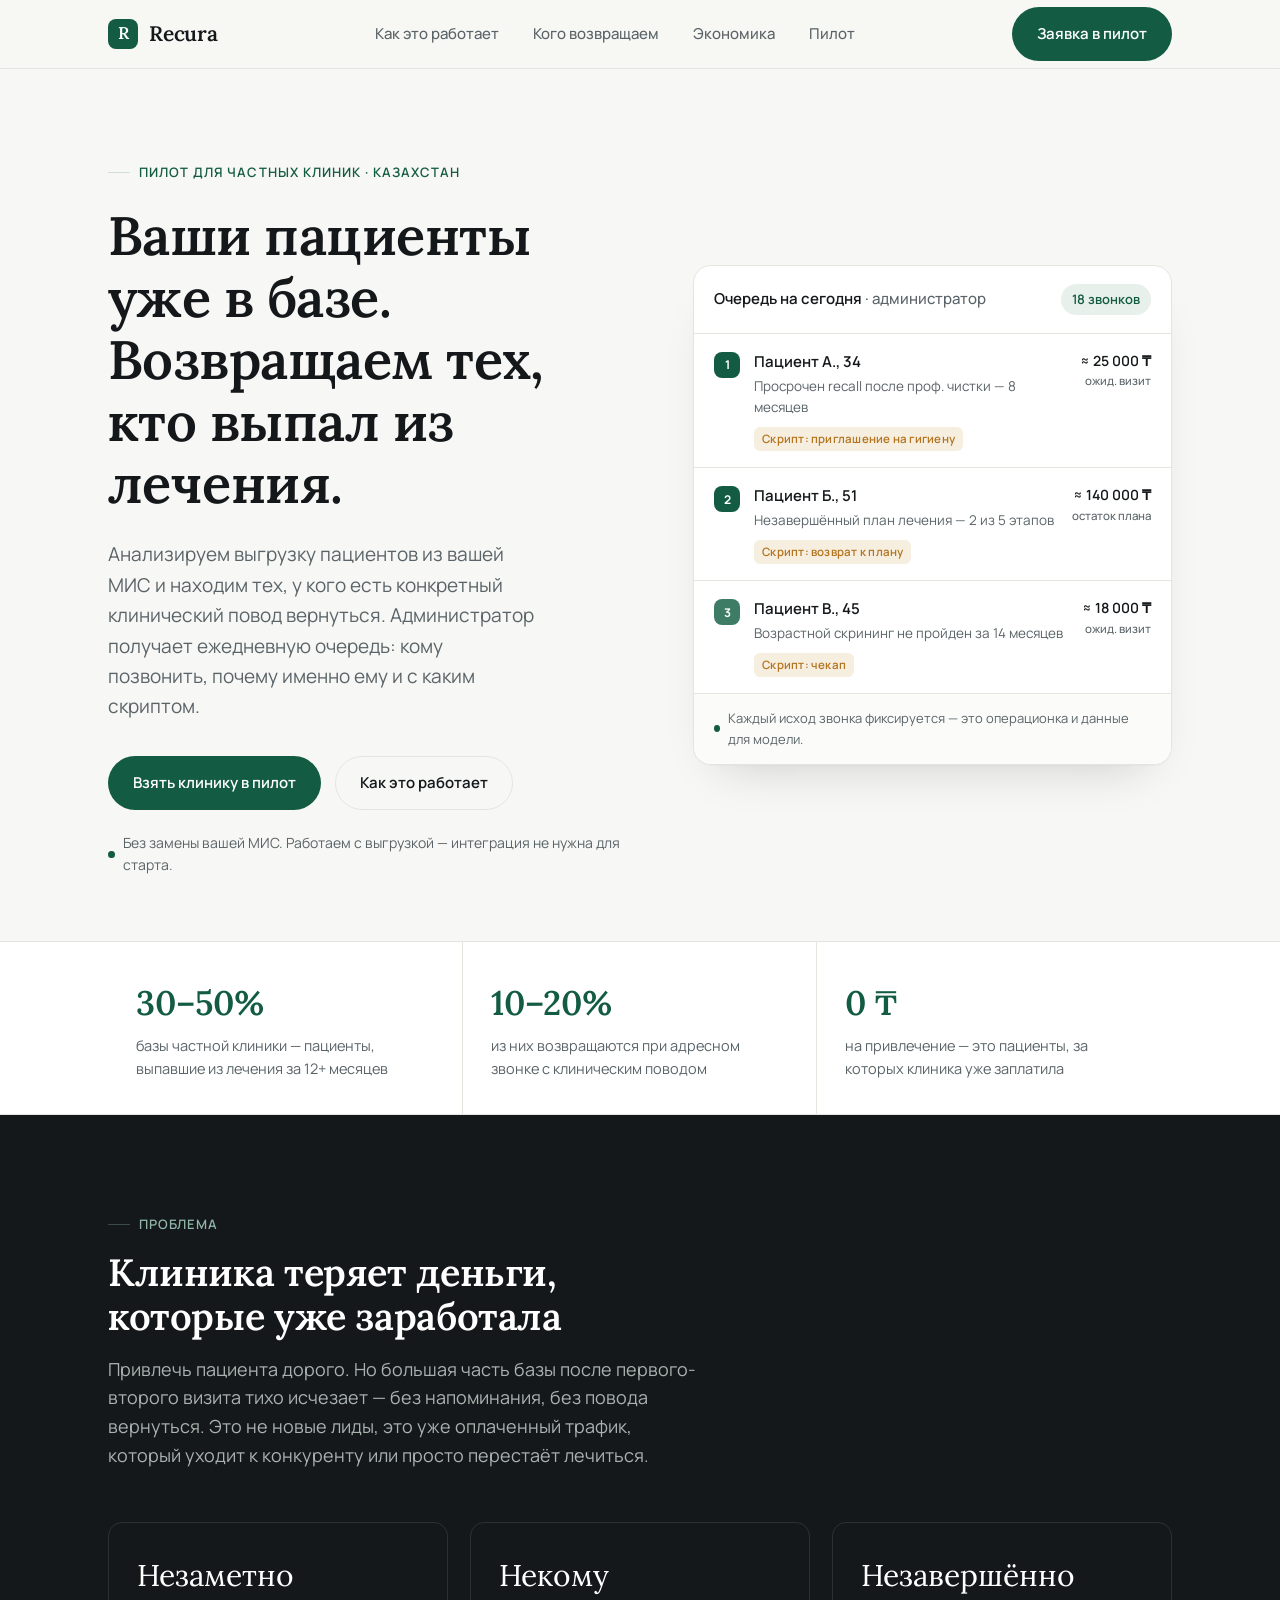
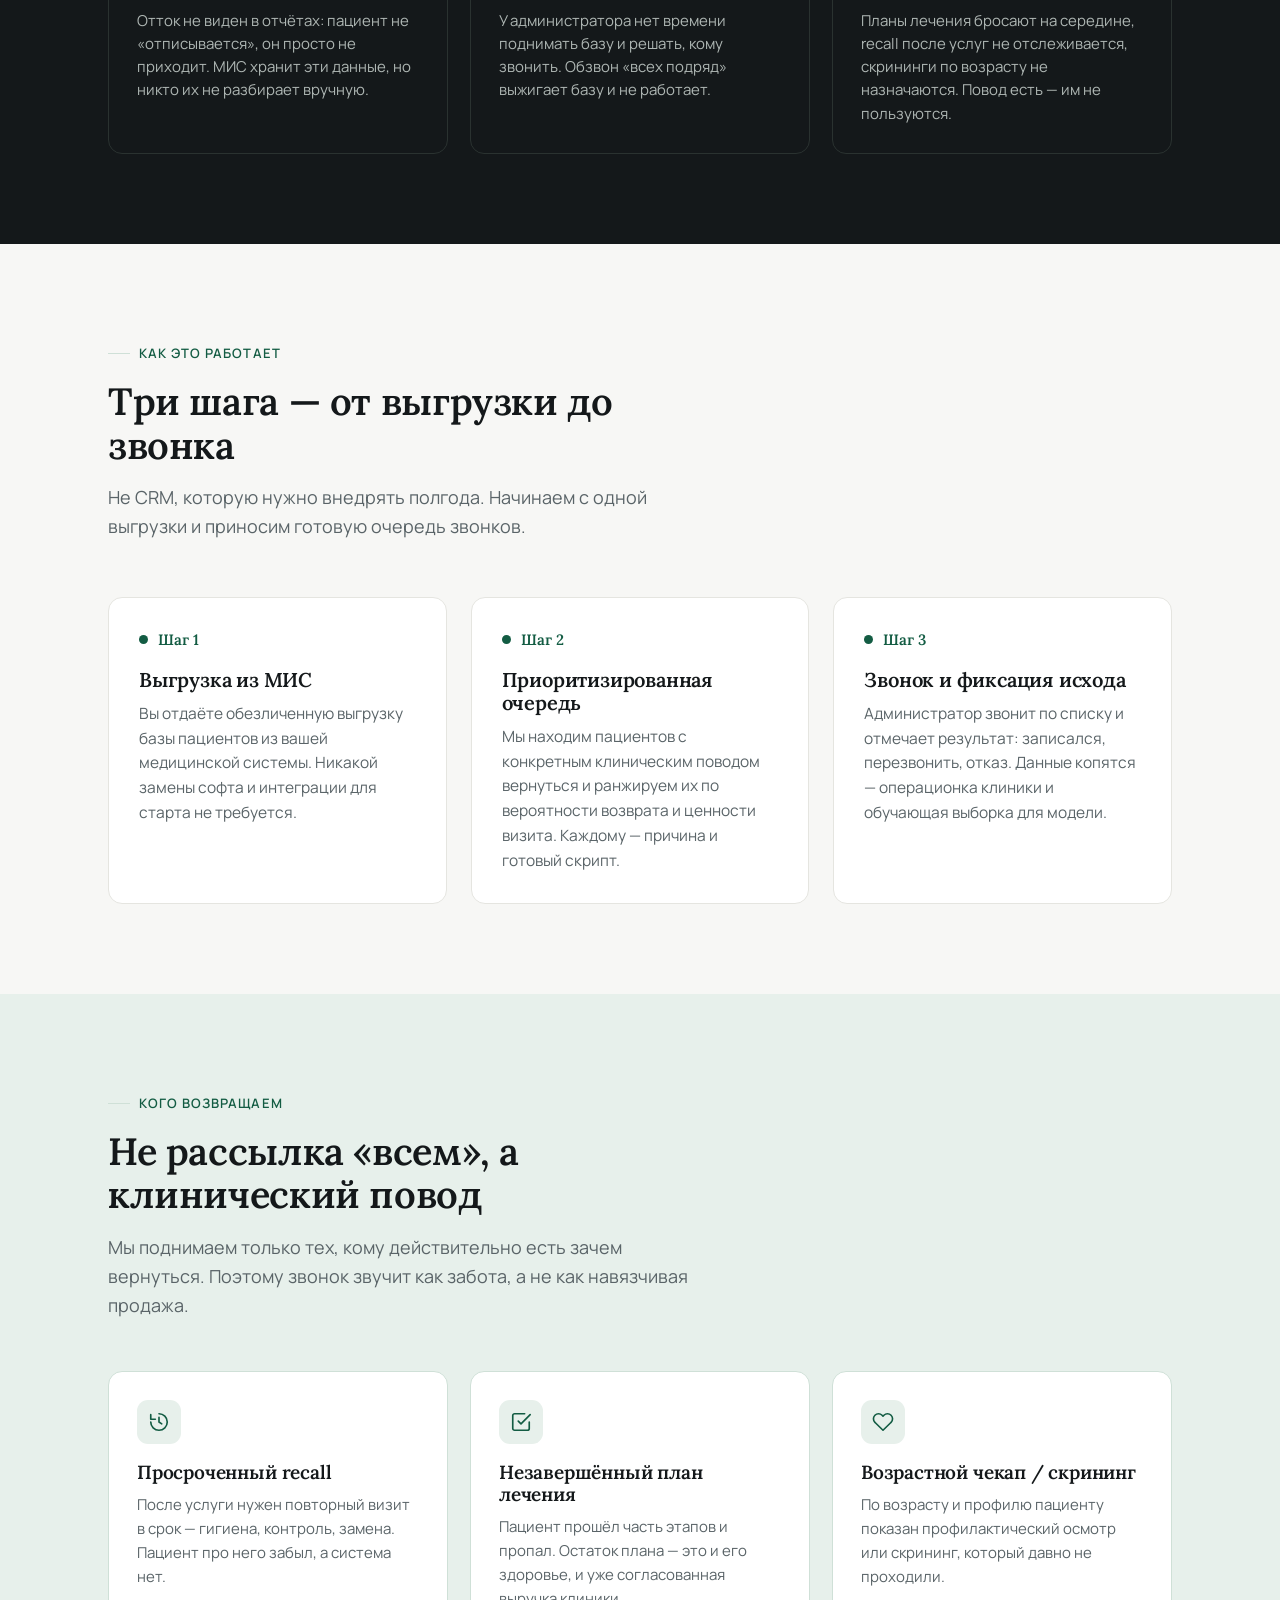
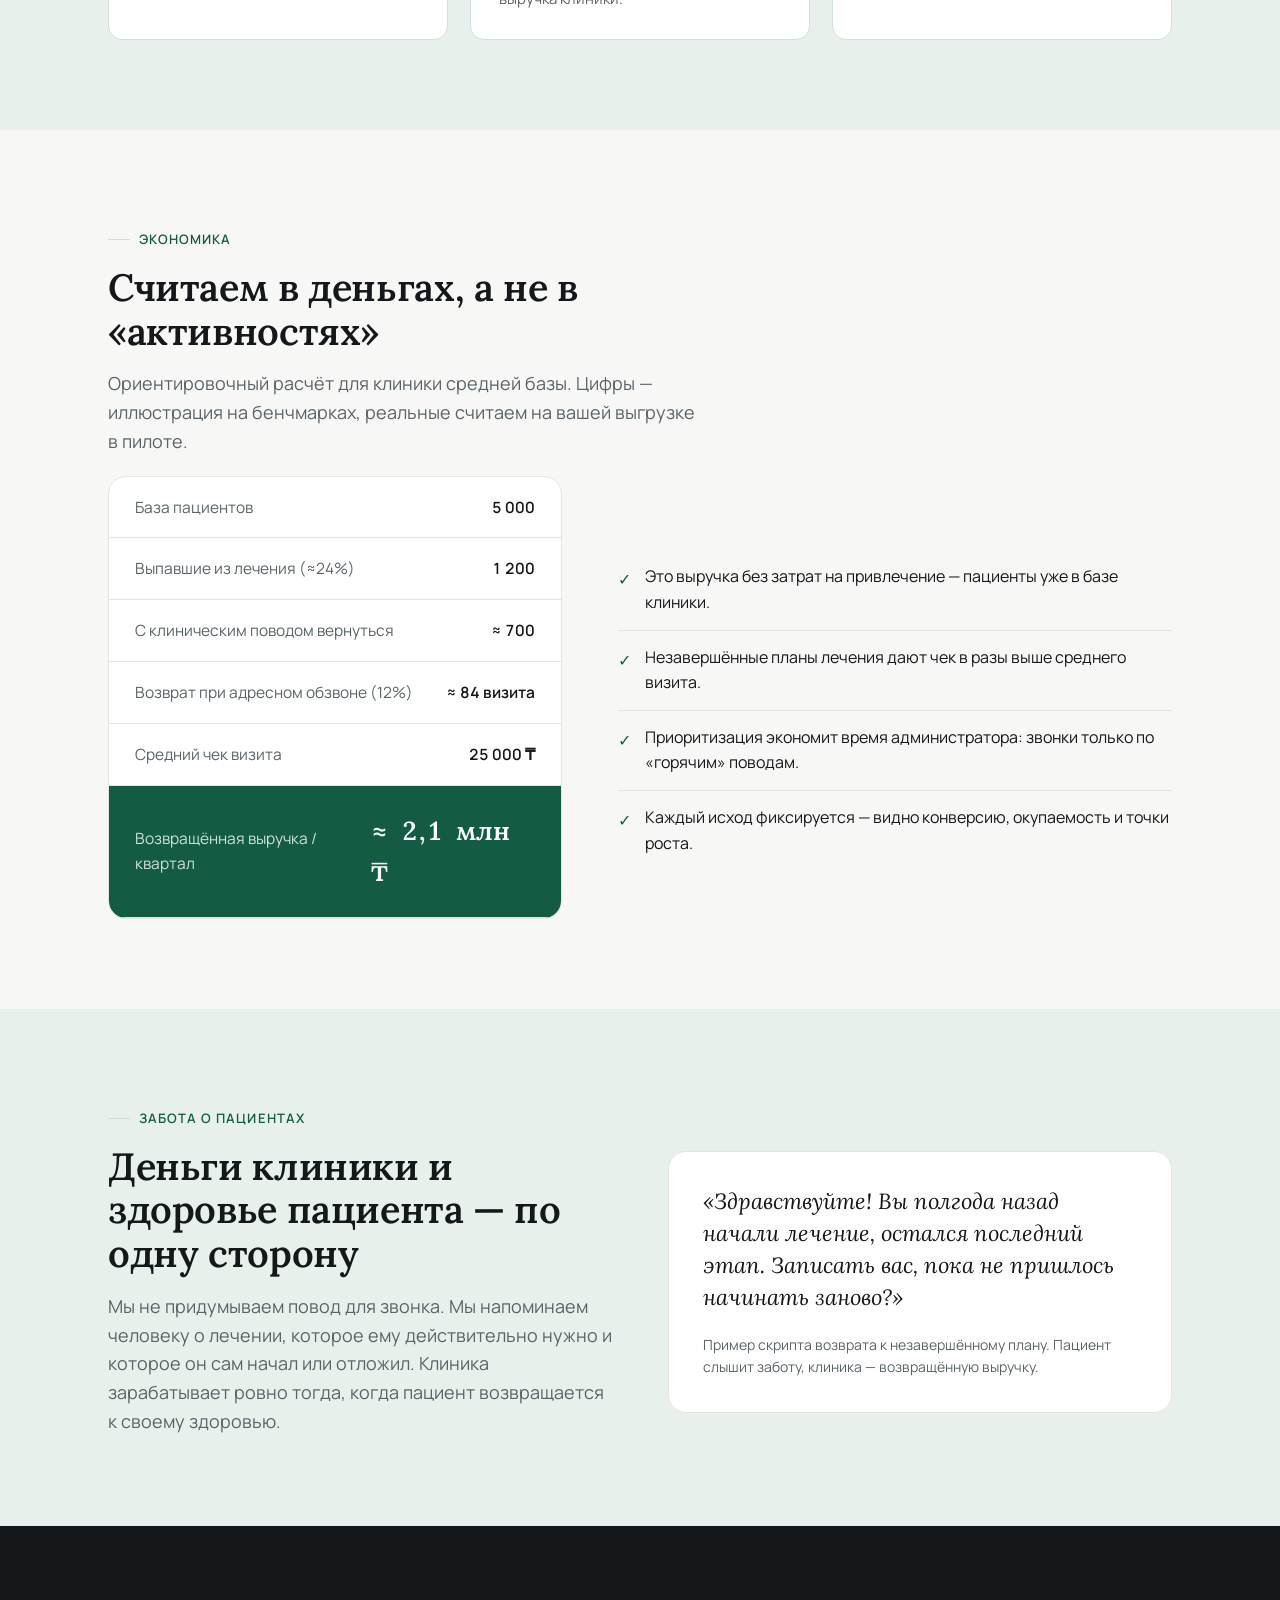
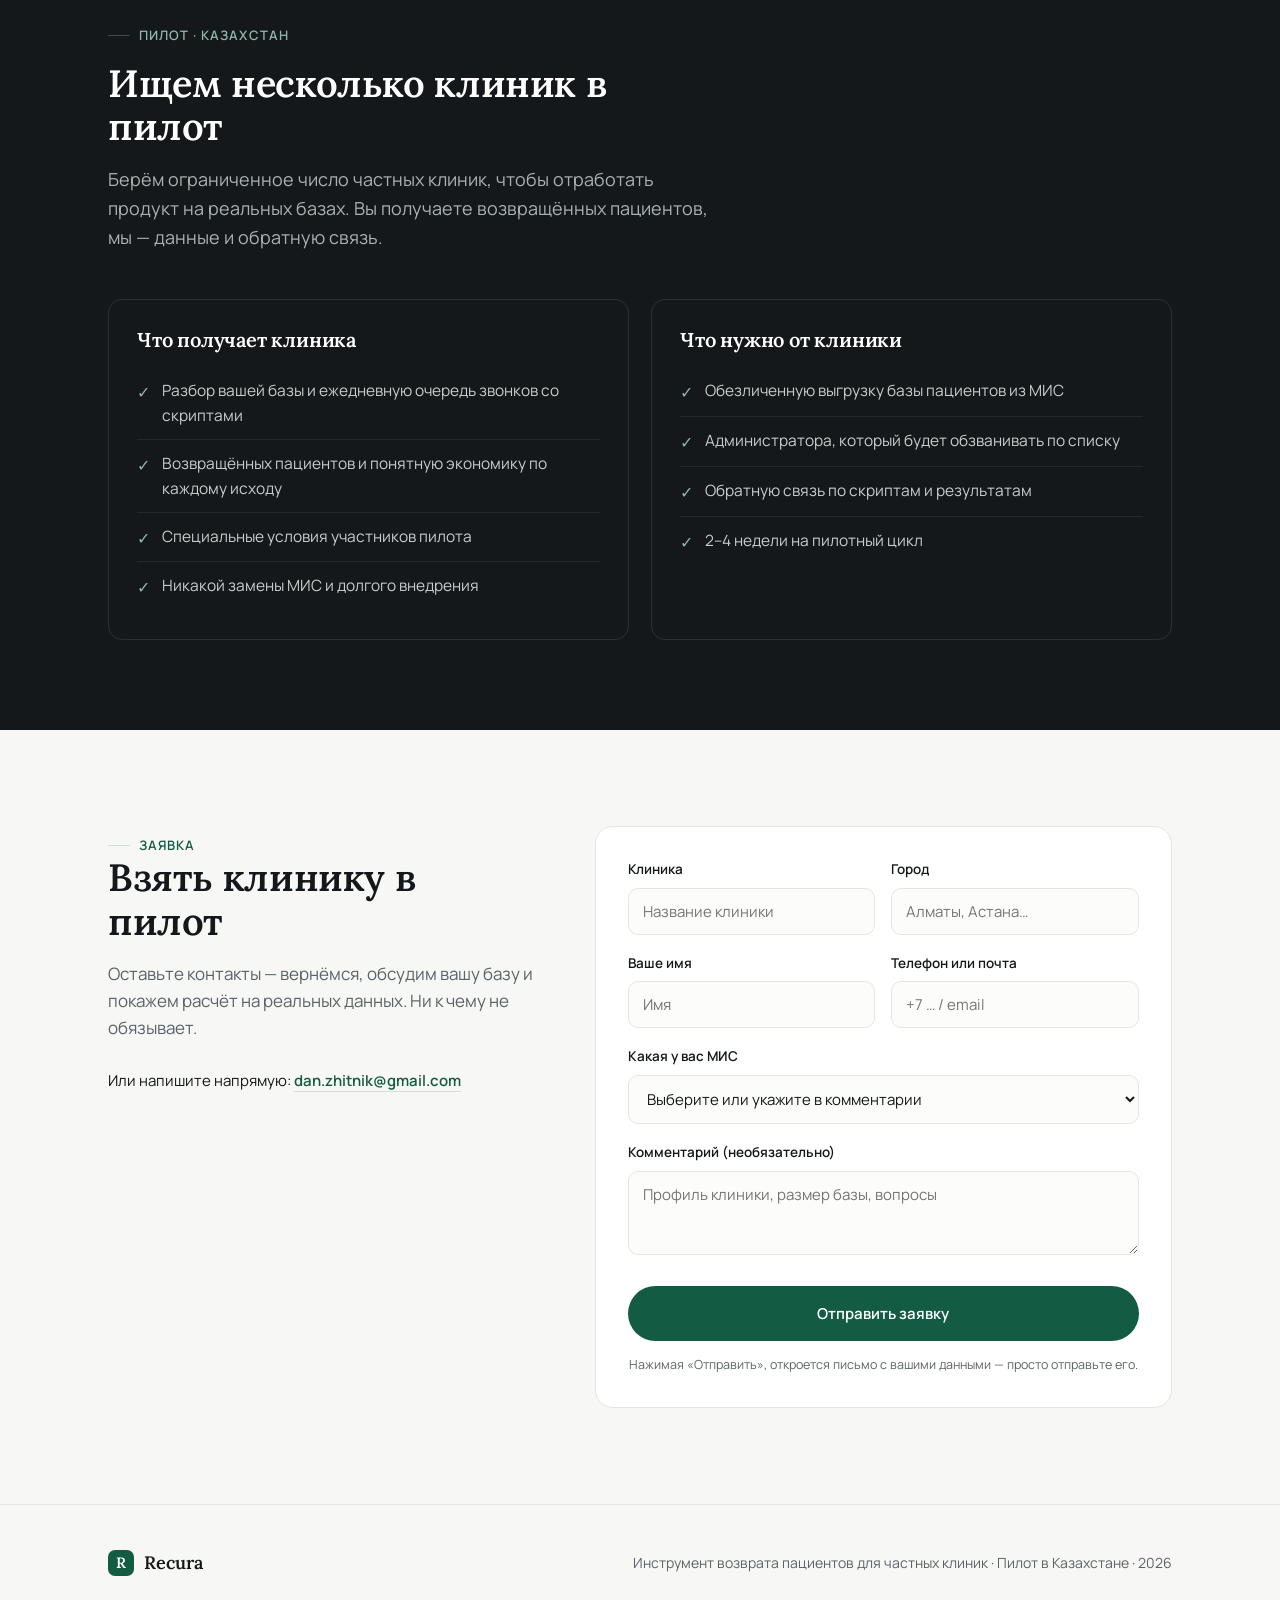
==== clinic-recall/index.html @ 502114ce "Add Recura landing: clinic patient-recall pilot (Kazakhstan) Static landing at /clinic-recall/ recru" ====
<!DOCTYPE html>
<html lang="ru">
<head>
<meta charset="utf-8">
<meta name="viewport" content="width=device-width, initial-scale=1">
<title>Recura — возвращаем пациентов, которые выпали из лечения</title>
<meta name="description" content="B2B-инструмент для частных клиник. Анализируем выгрузку из МИС, находим пациентов с клиническим поводом вернуться и даём администратору ежедневную очередь звонков со скриптом. Пилот для клиник Казахстана.">
<meta property="og:title" content="Recura — деньги, которые клиника уже заработала">
<meta property="og:description" content="Находим пациентов, выпавших из лечения, и возвращаем их в клинику. Пилот для частных клиник Казахстана.">
<meta property="og:type" content="website">
<link rel="icon" href="data:image/svg+xml,%3Csvg xmlns='http://www.w3.org/2000/svg' viewBox='0 0 32 32'%3E%3Crect width='32' height='32' rx='7' fill='%23135C43'/%3E%3Cpath d='M9 21V11h5.4c2.2 0 3.6 1.3 3.6 3.3 0 1.5-.8 2.6-2.1 3.1L21 21h-2.9l-2.4-3.2H12V21H9zm3-5.4h2.1c1 0 1.6-.5 1.6-1.3 0-.8-.6-1.3-1.6-1.3H12v2.6z' fill='%23F7F7F5'/%3E%3C/svg%3E">
<link rel="preconnect" href="https://fonts.googleapis.com">
<link rel="preconnect" href="https://fonts.gstatic.com" crossorigin>
<link href="https://fonts.googleapis.com/css2?family=Lora:ital,wght@0,500;0,600;1,500&family=Manrope:wght@400;500;600;700&display=swap" rel="stylesheet">
<style>
  :root{
    --bg:#F7F7F5;
    --surface:#FFFFFF;
    --ink:#14181A;
    --muted:#5A6468;
    --accent:#135C43;
    --accent-deep:#0E4634;
    --accent-soft:#E7F0EB;
    --accent-line:#CFE0D7;
    --border:#E5E5E0;
    --amber:#B4741F;
    --radius:14px;
    --maxw:1120px;
  }
  *{box-sizing:border-box}
  html{scroll-behavior:smooth}
  body{
    margin:0;background:var(--bg);color:var(--ink);
    font-family:"Manrope",-apple-system,BlinkMacSystemFont,sans-serif;
    font-size:17px;line-height:1.6;-webkit-font-smoothing:antialiased;
    text-rendering:optimizeLegibility;
  }
  h1,h2,h3{font-family:"Lora",Georgia,serif;font-weight:600;line-height:1.15;letter-spacing:-.01em;margin:0}
  p{margin:0}
  a{color:inherit;text-decoration:none}
  .wrap{max-width:var(--maxw);margin:0 auto;padding:0 28px}
  .eyebrow{
    font-size:13px;font-weight:600;letter-spacing:.08em;text-transform:uppercase;
    color:var(--accent);display:inline-flex;align-items:center;gap:9px;
  }
  .eyebrow::before{content:"";width:22px;height:1px;background:var(--accent-line)}
  .btn{
    display:inline-flex;align-items:center;justify-content:center;gap:9px;
    font-family:"Manrope";font-weight:600;font-size:15px;
    padding:14px 24px;border-radius:100px;cursor:pointer;border:1px solid transparent;
    transition:transform .15s ease,background .2s ease,box-shadow .2s ease;
  }
  .btn-primary{background:var(--accent);color:#fff}
  .btn-primary:hover{background:var(--accent-deep);transform:translateY(-1px)}
  .btn-ghost{background:transparent;color:var(--ink);border-color:var(--border)}
  .btn-ghost:hover{border-color:var(--ink)}

  /* NAV */
  header.nav{position:sticky;top:0;z-index:50;background:rgba(247,247,245,.82);backdrop-filter:saturate(140%) blur(10px);border-bottom:1px solid var(--border)}
  .nav-in{display:flex;align-items:center;justify-content:space-between;height:68px}
  .logo{display:flex;align-items:center;gap:11px;font-family:"Lora";font-weight:600;font-size:21px;letter-spacing:-.01em}
  .logo .mark{width:30px;height:30px;border-radius:8px;background:var(--accent);color:#fff;display:grid;place-items:center;font-family:"Lora";font-weight:600;font-size:17px}
  .nav-links{display:flex;gap:34px;align-items:center}
  .nav-links a{font-size:15px;color:var(--muted);font-weight:500;transition:color .2s}
  .nav-links a:hover{color:var(--ink)}
  .nav-cta{display:flex;align-items:center;gap:18px}

  /* HERO */
  .hero{padding:84px 0 64px}
  .hero-grid{display:grid;grid-template-columns:1.05fr .95fr;gap:56px;align-items:center}
  .hero h1{font-size:clamp(34px,4.4vw,54px);margin:22px 0 24px}
  .hero .lead{font-size:19px;color:var(--muted);max-width:36ch}
  .hero .cta-row{display:flex;gap:14px;margin-top:34px;flex-wrap:wrap}
  .hero .reassure{margin-top:22px;font-size:14px;color:var(--muted);display:flex;align-items:center;gap:8px}
  .dot{width:7px;height:7px;border-radius:50%;background:var(--accent);display:inline-block}

  /* QUEUE MOCK */
  .queue{
    background:var(--surface);border:1px solid var(--border);border-radius:18px;
    box-shadow:0 1px 0 rgba(20,24,26,.02),0 24px 48px -28px rgba(20,24,26,.22);
    overflow:hidden;
  }
  .queue-head{display:flex;align-items:center;justify-content:space-between;padding:18px 20px;border-bottom:1px solid var(--border)}
  .queue-head .title{font-weight:600;font-size:15px}
  .queue-head .title span{color:var(--muted);font-weight:500}
  .queue-head .count{font-size:13px;color:var(--accent);background:var(--accent-soft);padding:5px 11px;border-radius:100px;font-weight:600}
  .qrow{display:flex;gap:14px;padding:16px 20px;border-bottom:1px solid var(--border);align-items:flex-start}
  .qrow:last-child{border-bottom:0}
  .qprio{flex:none;width:26px;height:26px;border-radius:8px;display:grid;place-items:center;font-size:12px;font-weight:700;color:#fff;margin-top:2px}
  .p1{background:var(--accent)}.p2{background:#3E7C66}.p3{background:#9DB4AB}
  .qbody{flex:1;min-width:0}
  .qname{font-weight:600;font-size:15px}
  .qreason{font-size:13.5px;color:var(--muted);margin-top:2px}
  .qtag{display:inline-block;font-size:11.5px;font-weight:600;letter-spacing:.02em;color:var(--amber);background:#F6EEDF;padding:3px 8px;border-radius:6px;margin-top:8px}
  .qval{flex:none;text-align:right;font-weight:600;font-size:14px;color:var(--ink)}
  .qval span{display:block;font-size:11.5px;color:var(--muted);font-weight:500}
  .queue-foot{padding:14px 20px;background:#FBFBFA;font-size:13px;color:var(--muted);display:flex;align-items:center;gap:8px}

  /* MARQUEE STATS */
  .band{border-top:1px solid var(--border);border-bottom:1px solid var(--border);background:var(--surface)}
  .band-in{display:grid;grid-template-columns:repeat(3,1fr);gap:0}
  .stat{padding:34px 28px;border-right:1px solid var(--border)}
  .stat:last-child{border-right:0}
  .stat .num{font-family:"Lora";font-size:34px;font-weight:600;color:var(--accent)}
  .stat .lbl{font-size:14.5px;color:var(--muted);margin-top:4px;max-width:30ch}

  /* SECTIONS */
  section{padding:90px 0}
  .sec-head{max-width:60ch}
  .sec-head h2{font-size:clamp(28px,3.2vw,38px);margin:16px 0 0}
  .sec-head .lead{color:var(--muted);font-size:18px;margin-top:16px}

  /* PROBLEM */
  .problem{background:var(--ink);color:#EDEEEC}
  .problem .eyebrow{color:#8FB6A6}
  .problem .eyebrow::before{background:#3A4A44}
  .problem h2{color:#fff}
  .problem .lead{color:#A9B2AF}
  .prob-grid{display:grid;grid-template-columns:repeat(3,1fr);gap:22px;margin-top:52px}
  .prob-card{border:1px solid #2A3230;border-radius:var(--radius);padding:28px}
  .prob-card .k{font-family:"Lora";font-size:30px;color:#fff}
  .prob-card .t{font-size:15px;color:#AEB6B3;margin-top:10px;line-height:1.55}

  /* STEPS */
  .steps{display:grid;grid-template-columns:repeat(3,1fr);gap:24px;margin-top:56px}
  .step{background:var(--surface);border:1px solid var(--border);border-radius:var(--radius);padding:30px}
  .step .n{font-family:"Lora";font-size:15px;color:var(--accent);font-weight:600;display:flex;align-items:center;gap:10px}
  .step .n::before{content:"";width:9px;height:9px;border-radius:50%;background:var(--accent)}
  .step h3{font-size:20px;margin:16px 0 10px}
  .step p{color:var(--muted);font-size:15.5px}

  /* TRIGGERS */
  .triggers{background:var(--accent-soft)}
  .trig-grid{display:grid;grid-template-columns:repeat(3,1fr);gap:22px;margin-top:52px}
  .trig{background:var(--surface);border:1px solid var(--accent-line);border-radius:var(--radius);padding:28px}
  .trig .ic{width:44px;height:44px;border-radius:11px;background:var(--accent-soft);display:grid;place-items:center;color:var(--accent);margin-bottom:18px}
  .trig h3{font-size:19px;margin-bottom:9px}
  .trig p{color:var(--muted);font-size:15px}

  /* ECONOMICS */
  .econ-grid{display:grid;grid-template-columns:.9fr 1.1fr;gap:56px;align-items:center;margin-top:20px}
  .calc{background:var(--surface);border:1px solid var(--border);border-radius:18px;overflow:hidden}
  .calc-row{display:flex;justify-content:space-between;align-items:center;padding:18px 26px;border-bottom:1px solid var(--border);font-size:15.5px}
  .calc-row span{color:var(--muted)}
  .calc-row b{font-weight:600;font-variant-numeric:tabular-nums}
  .calc-row.total{background:var(--accent);color:#fff;padding:24px 26px}
  .calc-row.total span{color:#CFE0D7}
  .calc-row.total b{font-family:"Lora";font-size:26px}
  .econ-points{list-style:none;padding:0;margin:26px 0 0}
  .econ-points li{display:flex;gap:14px;padding:14px 0;border-bottom:1px solid var(--border);font-size:16px}
  .econ-points li:last-child{border-bottom:0}
  .econ-points .chk{flex:none;color:var(--accent);margin-top:3px}

  /* CARE */
  .care-grid{display:grid;grid-template-columns:1fr 1fr;gap:56px;align-items:center}
  .care-card{background:var(--surface);border:1px solid var(--border);border-radius:18px;padding:34px}
  .care-card .quote{font-family:"Lora";font-style:italic;font-size:22px;line-height:1.45;color:var(--ink)}
  .care-card .by{margin-top:20px;font-size:14px;color:var(--muted)}

  /* PILOT */
  .pilot{background:var(--ink);color:#EDEEEC}
  .pilot .eyebrow{color:#8FB6A6}.pilot .eyebrow::before{background:#3A4A44}
  .pilot h2{color:#fff}.pilot .lead{color:#A9B2AF}
  .pilot-grid{display:grid;grid-template-columns:1fr 1fr;gap:22px;margin-top:48px}
  .pilot-card{border:1px solid #2A3230;border-radius:var(--radius);padding:28px}
  .pilot-card h3{color:#fff;font-size:20px;margin-bottom:16px}
  .pilot-list{list-style:none;padding:0;margin:0}
  .pilot-list li{display:flex;gap:12px;padding:11px 0;font-size:15.5px;color:#C6CDCA;border-bottom:1px solid #232B29}
  .pilot-list li:last-child{border-bottom:0}
  .pilot-list .chk{color:#8FB6A6;flex:none;margin-top:2px}

  /* FORM */
  .form-sec{padding:96px 0}
  .form-grid{display:grid;grid-template-columns:.85fr 1.15fr;gap:60px}
  .form-intro h2{font-size:clamp(28px,3.2vw,38px)}
  .form-intro p{color:var(--muted);margin-top:16px;font-size:17px}
  .contact-line{margin-top:28px;font-size:15px}
  .contact-line a{color:var(--accent);font-weight:600;border-bottom:1px solid var(--accent-line)}
  form.lead-form{background:var(--surface);border:1px solid var(--border);border-radius:18px;padding:32px}
  .field{margin-bottom:18px}
  .field label{display:block;font-size:13.5px;font-weight:600;color:var(--ink);margin-bottom:7px}
  .field input,.field select,.field textarea{
    width:100%;font-family:"Manrope";font-size:15px;color:var(--ink);
    padding:12px 14px;border:1px solid var(--border);border-radius:10px;background:#FCFCFB;
    transition:border-color .2s,box-shadow .2s;
  }
  .field input:focus,.field select:focus,.field textarea:focus{outline:none;border-color:var(--accent);box-shadow:0 0 0 3px var(--accent-soft)}
  .field textarea{resize:vertical;min-height:84px}
  .field-row{display:grid;grid-template-columns:1fr 1fr;gap:16px}
  form .btn-primary{width:100%;margin-top:6px;padding:16px}
  .form-note{font-size:12.5px;color:var(--muted);margin-top:14px;text-align:center}

  /* FOOTER */
  footer{border-top:1px solid var(--border);padding:44px 0;color:var(--muted);font-size:14px}
  .foot-in{display:flex;justify-content:space-between;align-items:center;gap:20px;flex-wrap:wrap}
  .foot-logo{display:flex;align-items:center;gap:10px;font-family:"Lora";font-weight:600;font-size:18px;color:var(--ink)}

  @media(max-width:900px){
    .hero-grid,.econ-grid,.care-grid,.form-grid{grid-template-columns:1fr;gap:40px}
    .band-in,.prob-grid,.steps,.trig-grid,.pilot-grid{grid-template-columns:1fr}
    .stat{border-right:0;border-bottom:1px solid var(--border)}
    .nav-links{display:none}
    .hero{padding:56px 0 48px}
    section{padding:64px 0}
    .care-card .quote{font-size:19px}
  }
  @media(max-width:560px){
    .field-row{grid-template-columns:1fr}
    .wrap{padding:0 20px}
  }
</style>
</head>
<body>

<header class="nav">
  <div class="wrap nav-in">
    <a href="#top" class="logo"><span class="mark">R</span>Recura</a>
    <nav class="nav-links">
      <a href="#how">Как это работает</a>
      <a href="#triggers">Кого возвращаем</a>
      <a href="#economics">Экономика</a>
      <a href="#pilot">Пилот</a>
    </nav>
    <div class="nav-cta">
      <a href="#apply" class="btn btn-primary">Заявка в пилот</a>
    </div>
  </div>
</header>

<a id="top"></a>

<!-- HERO -->
<section class="hero">
  <div class="wrap hero-grid">
    <div>
      <span class="eyebrow">Пилот для частных клиник · Казахстан</span>
      <h1>Ваши пациенты уже в базе.<br>Возвращаем тех, кто выпал из лечения.</h1>
      <p class="lead">Анализируем выгрузку пациентов из вашей МИС и находим тех, у кого есть конкретный клинический повод вернуться. Администратор получает ежедневную очередь: кому позвонить, почему именно ему и с каким скриптом.</p>
      <div class="cta-row">
        <a href="#apply" class="btn btn-primary">Взять клинику в пилот</a>
        <a href="#how" class="btn btn-ghost">Как это работает</a>
      </div>
      <div class="reassure"><span class="dot"></span> Без замены вашей МИС. Работаем с выгрузкой — интеграция не нужна для старта.</div>
    </div>

    <!-- Daily queue mock -->
    <div class="queue" aria-hidden="true">
      <div class="queue-head">
        <div class="title">Очередь на сегодня <span>· администратор</span></div>
        <div class="count">18 звонков</div>
      </div>
      <div class="qrow">
        <div class="qprio p1">1</div>
        <div class="qbody">
          <div class="qname">Пациент А., 34</div>
          <div class="qreason">Просрочен recall после проф. чистки — 8 месяцев</div>
          <div class="qtag">Скрипт: приглашение на гигиену</div>
        </div>
        <div class="qval">≈ 25 000 ₸<span>ожид. визит</span></div>
      </div>
      <div class="qrow">
        <div class="qprio p1">2</div>
        <div class="qbody">
          <div class="qname">Пациент Б., 51</div>
          <div class="qreason">Незавершённый план лечения — 2 из 5 этапов</div>
          <div class="qtag">Скрипт: возврат к плану</div>
        </div>
        <div class="qval">≈ 140 000 ₸<span>остаток плана</span></div>
      </div>
      <div class="qrow">
        <div class="qprio p2">3</div>
        <div class="qbody">
          <div class="qname">Пациент В., 45</div>
          <div class="qreason">Возрастной скрининг не пройден за 14 месяцев</div>
          <div class="qtag">Скрипт: чекап</div>
        </div>
        <div class="qval">≈ 18 000 ₸<span>ожид. визит</span></div>
      </div>
      <div class="queue-foot"><span class="dot"></span> Каждый исход звонка фиксируется — это операционка и данные для модели.</div>
    </div>
  </div>
</section>

<!-- BAND -->
<div class="band">
  <div class="wrap band-in">
    <div class="stat">
      <div class="num">30–50%</div>
      <div class="lbl">базы частной клиники — пациенты, выпавшие из лечения за 12+ месяцев</div>
    </div>
    <div class="stat">
      <div class="num">10–20%</div>
      <div class="lbl">из них возвращаются при адресном звонке с клиническим поводом</div>
    </div>
    <div class="stat">
      <div class="num">0 ₸</div>
      <div class="lbl">на привлечение — это пациенты, за которых клиника уже заплатила</div>
    </div>
  </div>
</div>

<!-- PROBLEM -->
<section class="problem" id="problem">
  <div class="wrap">
    <span class="eyebrow">Проблема</span>
    <div class="sec-head">
      <h2>Клиника теряет деньги, которые уже заработала</h2>
      <p class="lead">Привлечь пациента дорого. Но большая часть базы после первого-второго визита тихо исчезает — без напоминания, без повода вернуться. Это не новые лиды, это уже оплаченный трафик, который уходит к конкуренту или просто перестаёт лечиться.</p>
    </div>
    <div class="prob-grid">
      <div class="prob-card">
        <div class="k">Незаметно</div>
        <div class="t">Отток не виден в отчётах: пациент не «отписывается», он просто не приходит. МИС хранит эти данные, но никто их не разбирает вручную.</div>
      </div>
      <div class="prob-card">
        <div class="k">Некому</div>
        <div class="t">У администратора нет времени поднимать базу и решать, кому звонить. Обзвон «всех подряд» выжигает базу и не работает.</div>
      </div>
      <div class="prob-card">
        <div class="k">Незавершённо</div>
        <div class="t">Планы лечения бросают на середине, recall после услуг не отслеживается, скрининги по возрасту не назначаются. Повод есть — им не пользуются.</div>
      </div>
    </div>
  </div>
</section>

<!-- HOW -->
<section id="how">
  <div class="wrap">
    <span class="eyebrow">Как это работает</span>
    <div class="sec-head">
      <h2>Три шага — от выгрузки до звонка</h2>
      <p class="lead">Не CRM, которую нужно внедрять полгода. Начинаем с одной выгрузки и приносим готовую очередь звонков.</p>
    </div>
    <div class="steps">
      <div class="step">
        <div class="n">Шаг 1</div>
        <h3>Выгрузка из МИС</h3>
        <p>Вы отдаёте обезличенную выгрузку базы пациентов из вашей медицинской системы. Никакой замены софта и интеграции для старта не требуется.</p>
      </div>
      <div class="step">
        <div class="n">Шаг 2</div>
        <h3>Приоритизированная очередь</h3>
        <p>Мы находим пациентов с конкретным клиническим поводом вернуться и ранжируем их по вероятности возврата и ценности визита. Каждому — причина и готовый скрипт.</p>
      </div>
      <div class="step">
        <div class="n">Шаг 3</div>
        <h3>Звонок и фиксация исхода</h3>
        <p>Администратор звонит по списку и отмечает результат: записался, перезвонить, отказ. Данные копятся — операционка клиники и обучающая выборка для модели.</p>
      </div>
    </div>
  </div>
</section>

<!-- TRIGGERS -->
<section class="triggers" id="triggers">
  <div class="wrap">
    <span class="eyebrow">Кого возвращаем</span>
    <div class="sec-head">
      <h2>Не рассылка «всем», а клинический повод</h2>
      <p class="lead">Мы поднимаем только тех, кому действительно есть зачем вернуться. Поэтому звонок звучит как забота, а не как навязчивая продажа.</p>
    </div>
    <div class="trig-grid">
      <div class="trig">
        <div class="ic">
          <svg width="22" height="22" viewBox="0 0 24 24" fill="none" stroke="currentColor" stroke-width="1.8" stroke-linecap="round" stroke-linejoin="round"><path d="M3 12a9 9 0 1 0 9-9"/><path d="M3 4v5h5"/><path d="M12 7v5l3 2"/></svg>
        </div>
        <h3>Просроченный recall</h3>
        <p>После услуги нужен повторный визит в срок — гигиена, контроль, замена. Пациент про него забыл, а система нет.</p>
      </div>
      <div class="trig">
        <div class="ic">
          <svg width="22" height="22" viewBox="0 0 24 24" fill="none" stroke="currentColor" stroke-width="1.8" stroke-linecap="round" stroke-linejoin="round"><path d="M9 11l3 3L22 4"/><path d="M21 12v7a2 2 0 0 1-2 2H5a2 2 0 0 1-2-2V5a2 2 0 0 1 2-2h11"/></svg>
        </div>
        <h3>Незавершённый план лечения</h3>
        <p>Пациент прошёл часть этапов и пропал. Остаток плана — это и его здоровье, и уже согласованная выручка клиники.</p>
      </div>
      <div class="trig">
        <div class="ic">
          <svg width="22" height="22" viewBox="0 0 24 24" fill="none" stroke="currentColor" stroke-width="1.8" stroke-linecap="round" stroke-linejoin="round"><path d="M20.8 4.6a5.5 5.5 0 0 0-7.8 0L12 5.6l-1-1a5.5 5.5 0 0 0-7.8 7.8l1 1L12 21l7.8-7.6 1-1a5.5 5.5 0 0 0 0-7.8z"/></svg>
        </div>
        <h3>Возрастной чекап / скрининг</h3>
        <p>По возрасту и профилю пациенту показан профилактический осмотр или скрининг, который давно не проходили.</p>
      </div>
    </div>
  </div>
</section>

<!-- ECONOMICS -->
<section id="economics">
  <div class="wrap">
    <span class="eyebrow">Экономика</span>
    <div class="sec-head">
      <h2>Считаем в деньгах, а не в «активностях»</h2>
      <p class="lead">Ориентировочный расчёт для клиники средней базы. Цифры — иллюстрация на бенчмарках, реальные считаем на вашей выгрузке в пилоте.</p>
    </div>
    <div class="econ-grid">
      <div class="calc">
        <div class="calc-row"><span>База пациентов</span><b>5 000</b></div>
        <div class="calc-row"><span>Выпавшие из лечения (≈24%)</span><b>1 200</b></div>
        <div class="calc-row"><span>С клиническим поводом вернуться</span><b>≈ 700</b></div>
        <div class="calc-row"><span>Возврат при адресном обзвоне (12%)</span><b>≈ 84 визита</b></div>
        <div class="calc-row"><span>Средний чек визита</span><b>25 000 ₸</b></div>
        <div class="calc-row total"><span>Возвращённая выручка / квартал</span><b>≈ 2,1 млн ₸</b></div>
      </div>
      <div>
        <ul class="econ-points">
          <li><span class="chk">✓</span> Это выручка без затрат на привлечение — пациенты уже в базе клиники.</li>
          <li><span class="chk">✓</span> Незавершённые планы лечения дают чек в разы выше среднего визита.</li>
          <li><span class="chk">✓</span> Приоритизация экономит время администратора: звонки только по «горячим» поводам.</li>
          <li><span class="chk">✓</span> Каждый исход фиксируется — видно конверсию, окупаемость и точки роста.</li>
        </ul>
      </div>
    </div>
  </div>
</section>

<!-- CARE -->
<section class="triggers" id="care">
  <div class="wrap">
    <span class="eyebrow">Забота о пациентах</span>
    <div class="care-grid">
      <div>
        <div class="sec-head">
          <h2>Деньги клиники и здоровье пациента — по одну сторону</h2>
          <p class="lead">Мы не придумываем повод для звонка. Мы напоминаем человеку о лечении, которое ему действительно нужно и которое он сам начал или отложил. Клиника зарабатывает ровно тогда, когда пациент возвращается к своему здоровью.</p>
        </div>
      </div>
      <div class="care-card">
        <div class="quote">«Здравствуйте! Вы полгода назад начали лечение, остался последний этап. Записать вас, пока не пришлось начинать заново?»</div>
        <div class="by">Пример скрипта возврата к незавершённому плану. Пациент слышит заботу, клиника — возвращённую выручку.</div>
      </div>
    </div>
  </div>
</section>

<!-- PILOT -->
<section class="pilot" id="pilot">
  <div class="wrap">
    <span class="eyebrow">Пилот · Казахстан</span>
    <div class="sec-head">
      <h2>Ищем несколько клиник в пилот</h2>
      <p class="lead">Берём ограниченное число частных клиник, чтобы отработать продукт на реальных базах. Вы получаете возвращённых пациентов, мы — данные и обратную связь.</p>
    </div>
    <div class="pilot-grid">
      <div class="pilot-card">
        <h3>Что получает клиника</h3>
        <ul class="pilot-list">
          <li><span class="chk">✓</span> Разбор вашей базы и ежедневную очередь звонков со скриптами</li>
          <li><span class="chk">✓</span> Возвращённых пациентов и понятную экономику по каждому исходу</li>
          <li><span class="chk">✓</span> Специальные условия участников пилота</li>
          <li><span class="chk">✓</span> Никакой замены МИС и долгого внедрения</li>
        </ul>
      </div>
      <div class="pilot-card">
        <h3>Что нужно от клиники</h3>
        <ul class="pilot-list">
          <li><span class="chk">✓</span> Обезличенную выгрузку базы пациентов из МИС</li>
          <li><span class="chk">✓</span> Администратора, который будет обзванивать по списку</li>
          <li><span class="chk">✓</span> Обратную связь по скриптам и результатам</li>
          <li><span class="chk">✓</span> 2–4 недели на пилотный цикл</li>
        </ul>
      </div>
    </div>
  </div>
</section>

<!-- FORM -->
<section class="form-sec" id="apply">
  <div class="wrap form-grid">
    <div class="form-intro">
      <span class="eyebrow">Заявка</span>
      <h2>Взять клинику в пилот</h2>
      <p>Оставьте контакты — вернёмся, обсудим вашу базу и покажем расчёт на реальных данных. Ни к чему не обязывает.</p>
      <div class="contact-line">Или напишите напрямую: <a href="mailto:dan.zhitnik@gmail.com">dan.zhitnik@gmail.com</a></div>
    </div>
    <form class="lead-form" onsubmit="return submitLead(event)">
      <div class="field-row">
        <div class="field">
          <label for="clinic">Клиника</label>
          <input id="clinic" name="clinic" type="text" placeholder="Название клиники" required>
        </div>
        <div class="field">
          <label for="city">Город</label>
          <input id="city" name="city" type="text" placeholder="Алматы, Астана…" required>
        </div>
      </div>
      <div class="field-row">
        <div class="field">
          <label for="name">Ваше имя</label>
          <input id="name" name="name" type="text" placeholder="Имя" required>
        </div>
        <div class="field">
          <label for="contact">Телефон или почта</label>
          <input id="contact" name="contact" type="text" placeholder="+7 … / email" required>
        </div>
      </div>
      <div class="field">
        <label for="mis">Какая у вас МИС</label>
        <select id="mis" name="mis">
          <option value="">Выберите или укажите в комментарии</option>
          <option>Dentist / стоматологическая</option>
          <option>1С-Медицина</option>
          <option>МедЭлемент</option>
          <option>Renovatio</option>
          <option>Другая</option>
          <option>Пока не знаю</option>
        </select>
      </div>
      <div class="field">
        <label for="msg">Комментарий (необязательно)</label>
        <textarea id="msg" name="msg" placeholder="Профиль клиники, размер базы, вопросы"></textarea>
      </div>
      <button type="submit" class="btn btn-primary">Отправить заявку</button>
      <div class="form-note">Нажимая «Отправить», откроется письмо с вашими данными — просто отправьте его.</div>
    </form>
  </div>
</section>

<footer>
  <div class="wrap foot-in">
    <div class="foot-logo"><span class="mark" style="width:26px;height:26px;border-radius:7px;background:var(--accent);color:#fff;display:grid;place-items:center;font-size:15px">R</span>Recura</div>
    <div>Инструмент возврата пациентов для частных клиник · Пилот в Казахстане · 2026</div>
  </div>
</footer>

<script>
  // Lead email destination — change to a business inbox when ready.
  var LEAD_EMAIL = "dan.zhitnik@gmail.com";

  function submitLead(e){
    e.preventDefault();
    var f = e.target;
    var g = function(id){ return (f.querySelector('#'+id)||{}).value || '—'; };
    var subject = 'Заявка в пилот Recura — ' + g('clinic');
    var body =
      'Клиника: ' + g('clinic') + '\n' +
      'Город: ' + g('city') + '\n' +
      'Имя: ' + g('name') + '\n' +
      'Контакт: ' + g('contact') + '\n' +
      'МИС: ' + g('mis') + '\n' +
      'Комментарий: ' + g('msg') + '\n';
    window.location.href = 'mailto:' + LEAD_EMAIL +
      '?subject=' + encodeURIComponent(subject) +
      '&body=' + encodeURIComponent(body);
    return false;
  }
</script>
</body>
</html>
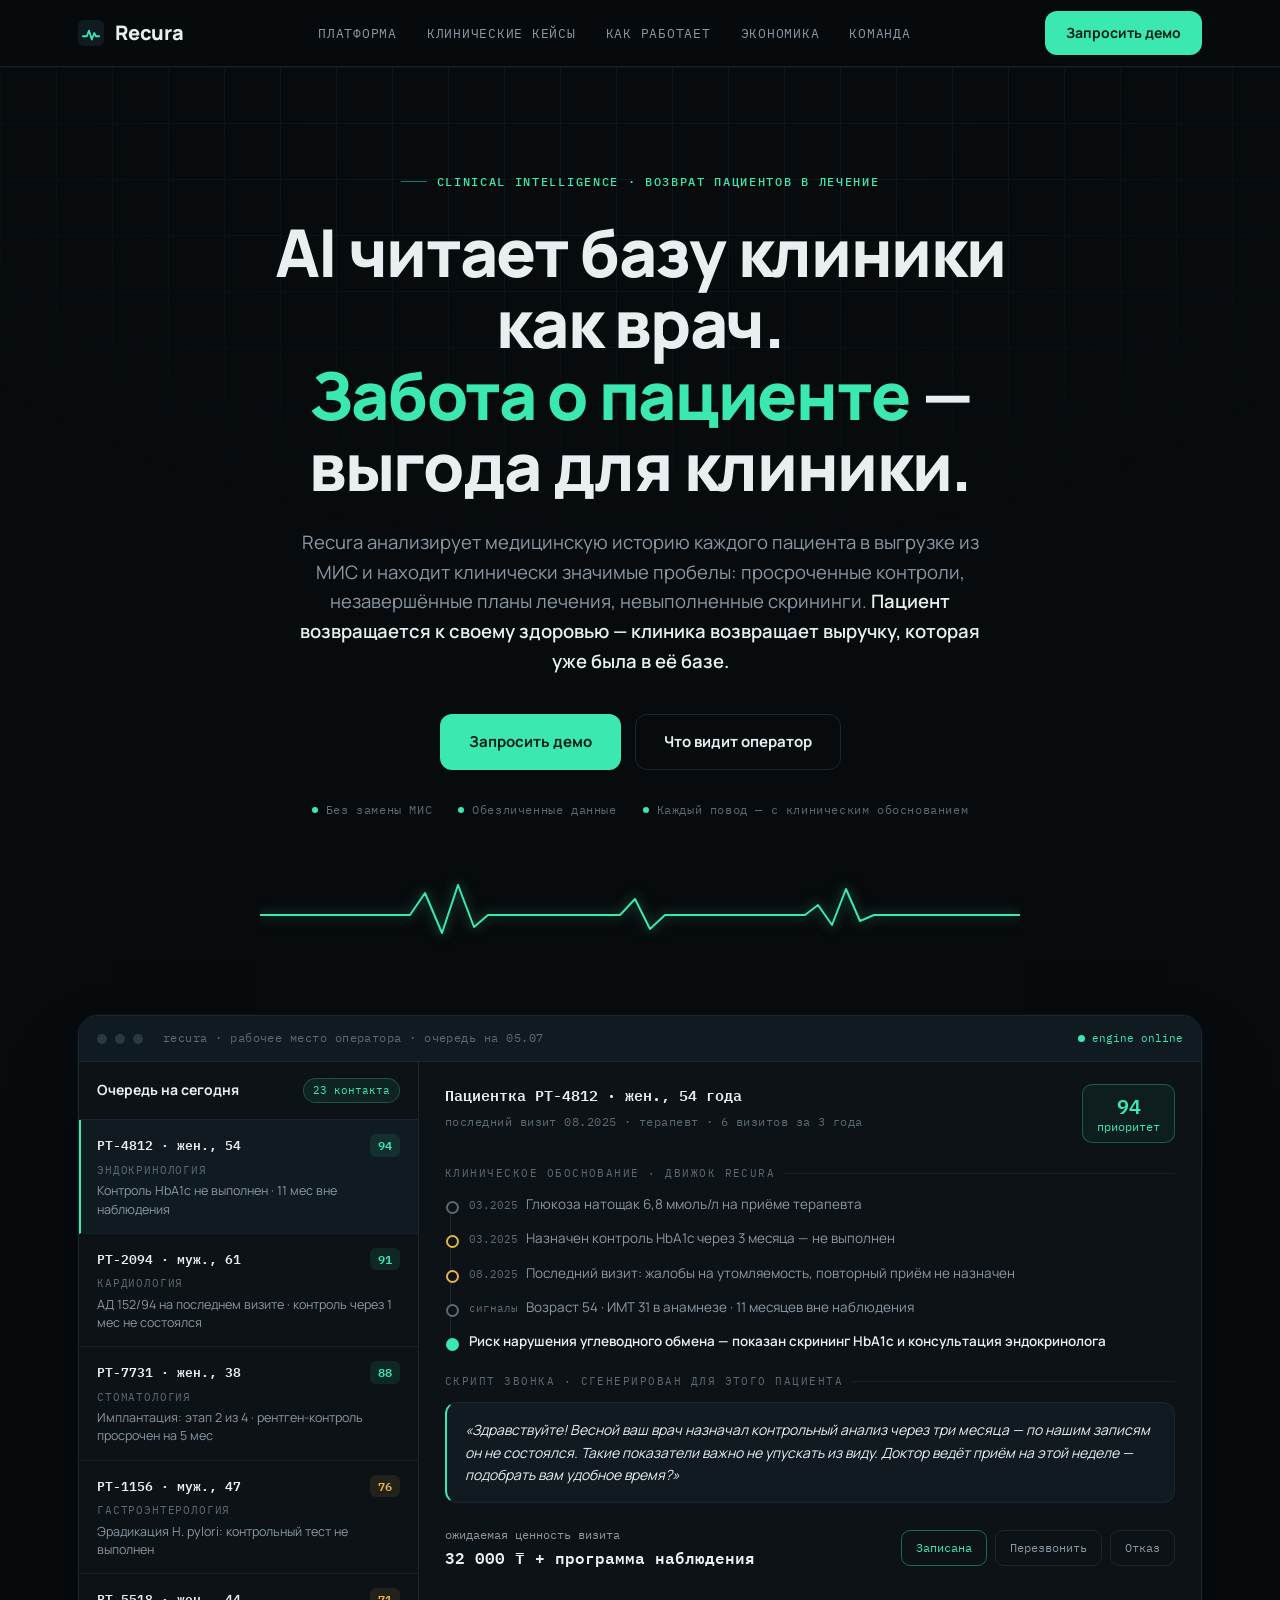
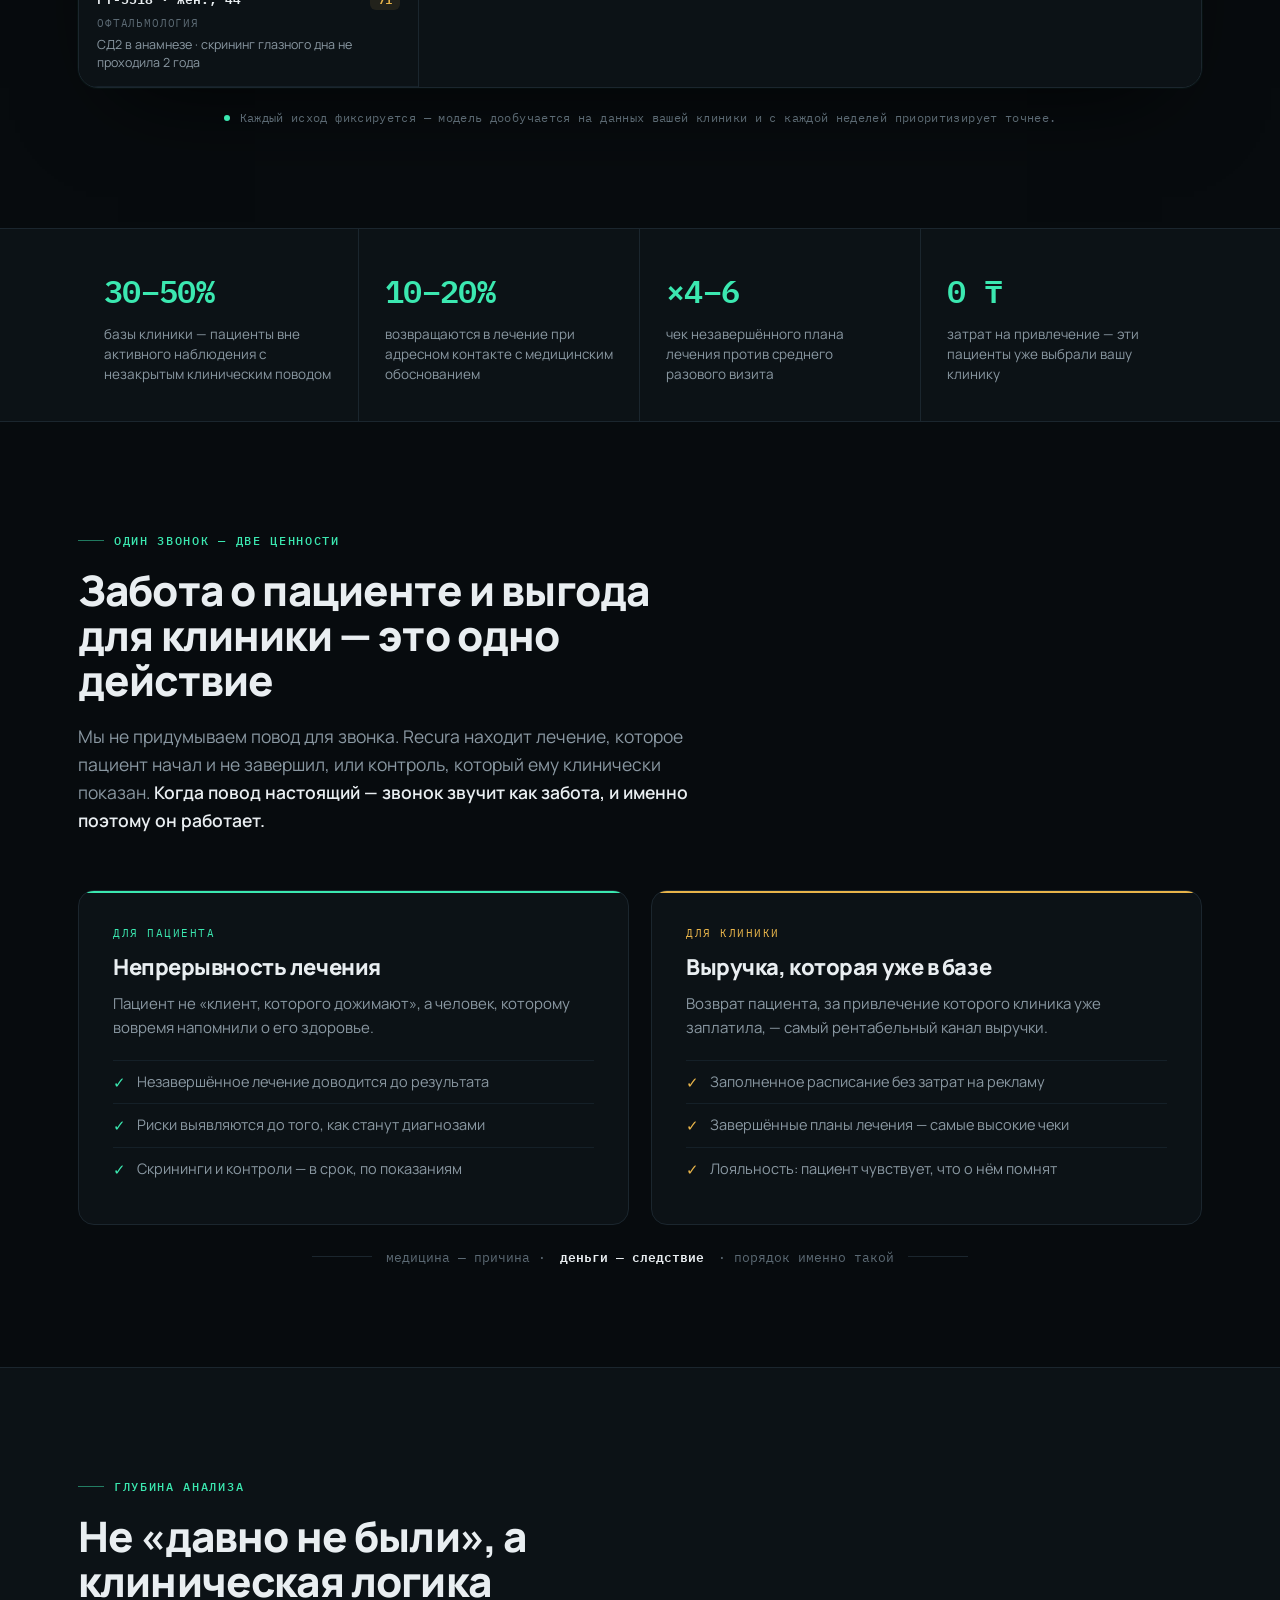
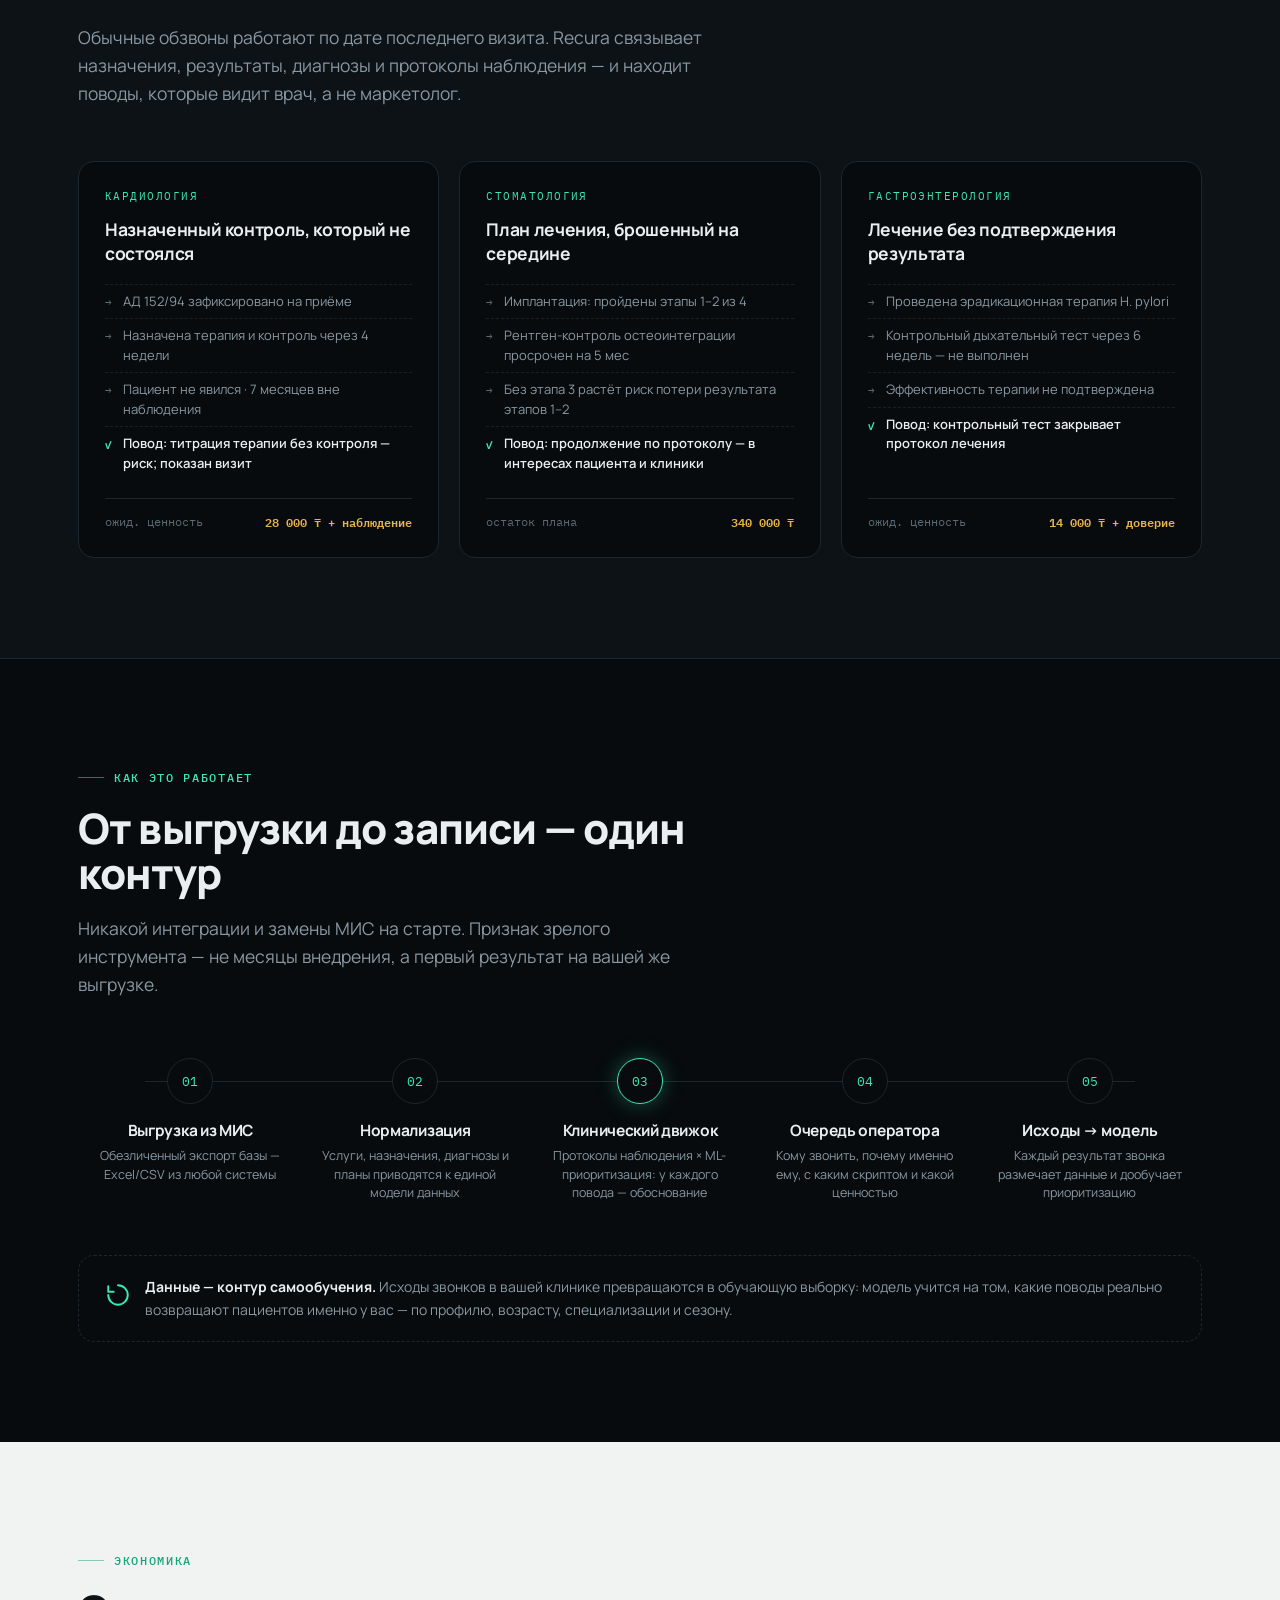
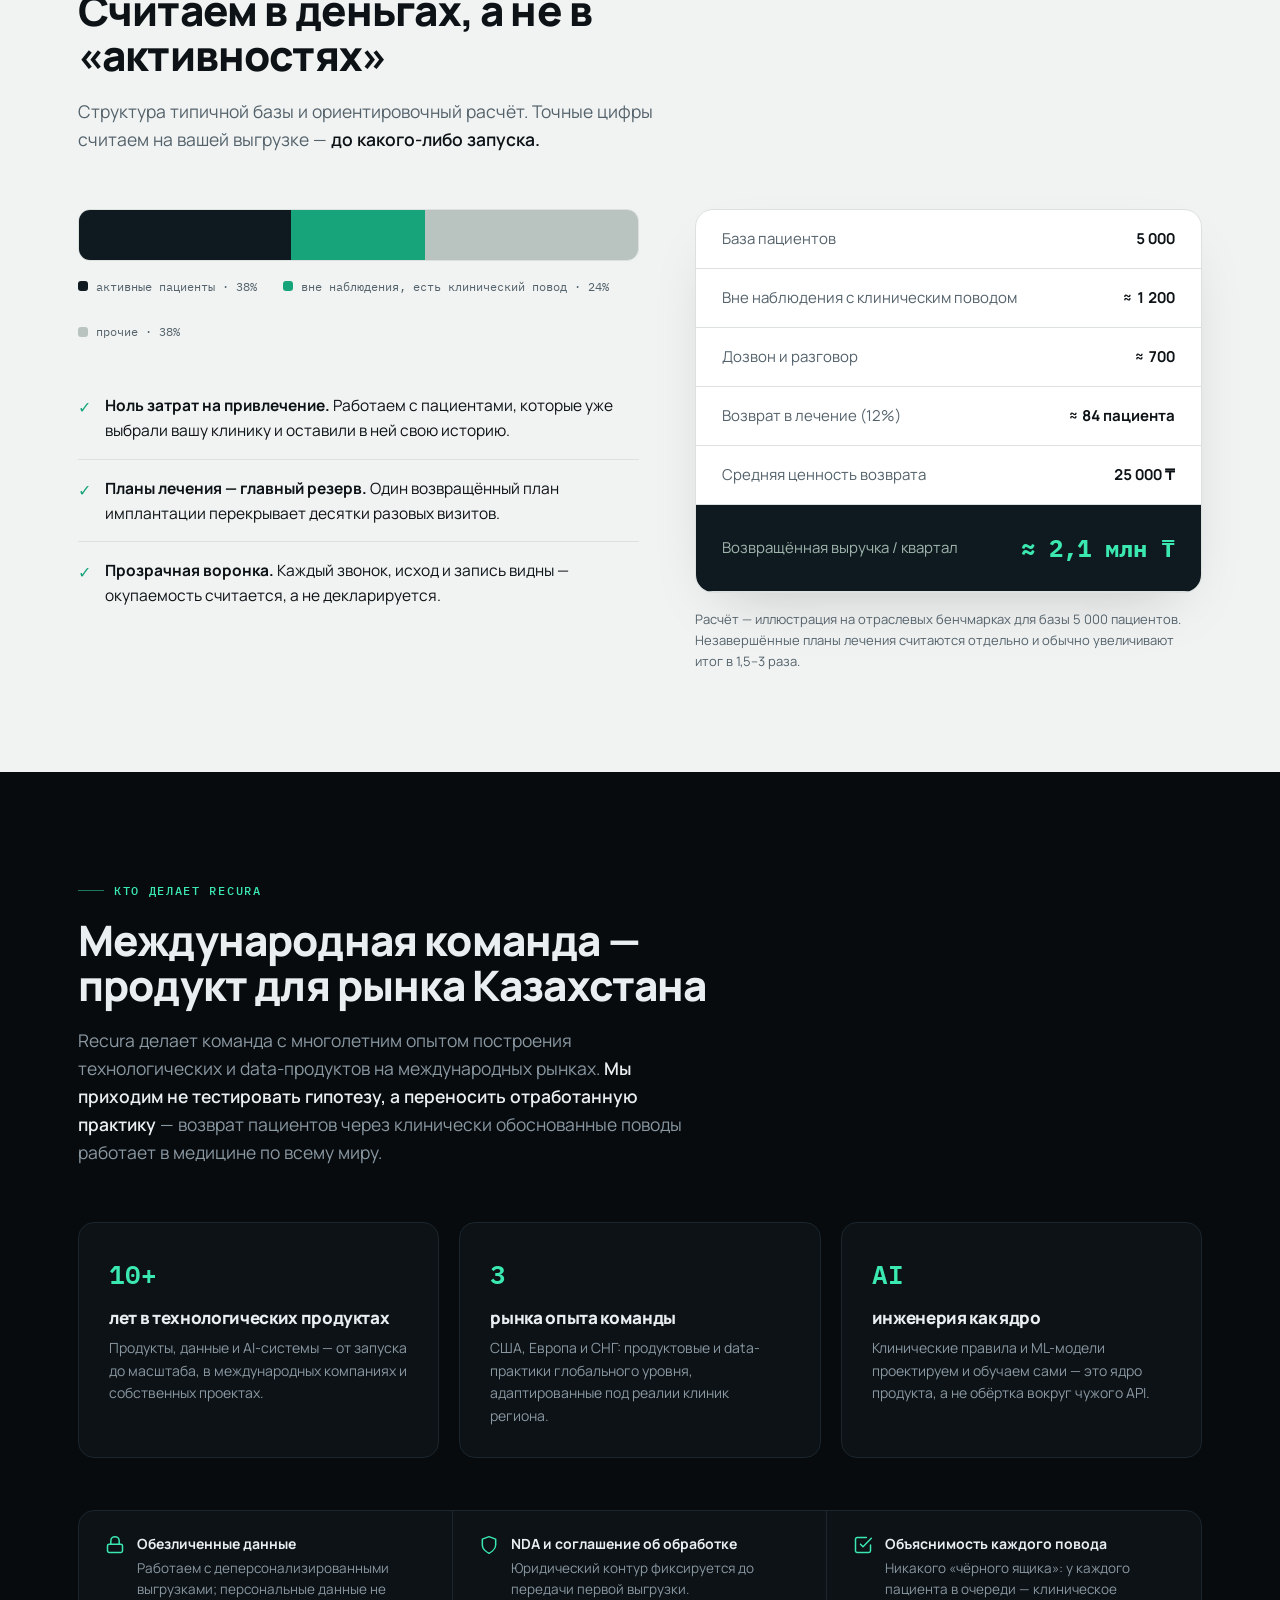
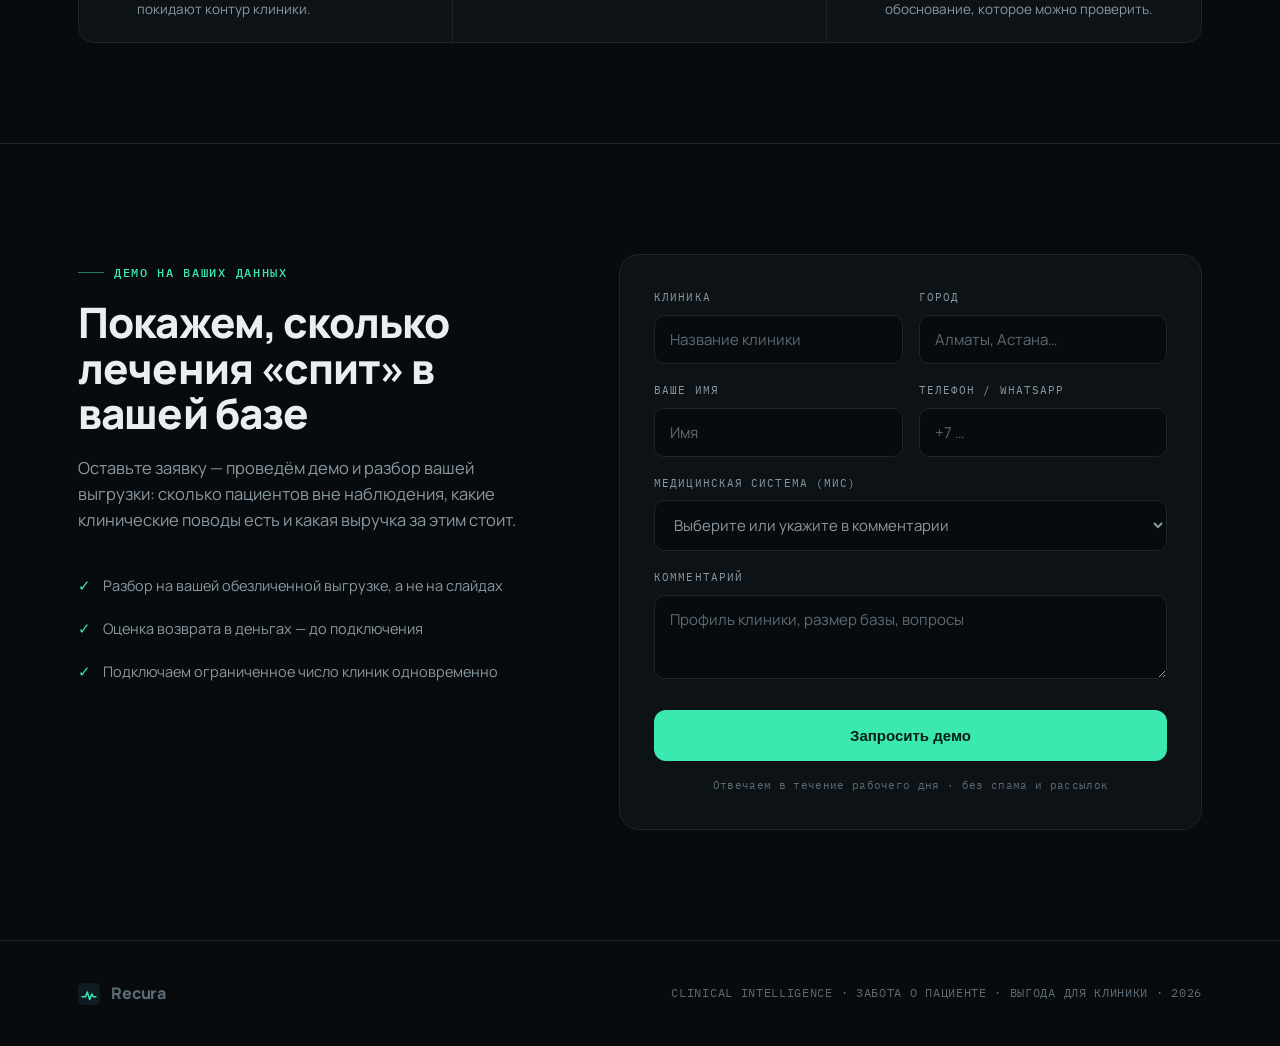
==== commit c1059a7f: "Recura landing v2: clinical-AI positioning, dual care/revenue narrative Dark med-tech redesign (IBM " ====
--- a/clinic-recall/index.html
+++ b/clinic-recall/index.html
@@ -3,210 +3,350 @@
 <head>
 <meta charset="utf-8">
 <meta name="viewport" content="width=device-width, initial-scale=1">
-<title>Recura — возвращаем пациентов, которые выпали из лечения</title>
-<meta name="description" content="B2B-инструмент для частных клиник. Анализируем выгрузку из МИС, находим пациентов с клиническим поводом вернуться и даём администратору ежедневную очередь звонков со скриптом. Пилот для клиник Казахстана.">
-<meta property="og:title" content="Recura — деньги, которые клиника уже заработала">
-<meta property="og:description" content="Находим пациентов, выпавших из лечения, и возвращаем их в клинику. Пилот для частных клиник Казахстана.">
+<title>Recura — клинический AI, возвращающий пациентов в лечение</title>
+<meta name="description" content="Recura читает базу пациентов клиники как врач: находит клинически значимые пробелы в наблюдении и превращает их в ежедневную очередь звонков. Забота о пациенте и выгода для клиники — в одном инструменте.">
+<meta property="og:title" content="Recura — забота о пациенте и выгода для клиники">
+<meta property="og:description" content="Клинический AI анализирует медицинскую историю каждого пациента, выявляет незавершённое лечение и возвращает пациентов в клинику.">
 <meta property="og:type" content="website">
-<link rel="icon" href="data:image/svg+xml,%3Csvg xmlns='http://www.w3.org/2000/svg' viewBox='0 0 32 32'%3E%3Crect width='32' height='32' rx='7' fill='%23135C43'/%3E%3Cpath d='M9 21V11h5.4c2.2 0 3.6 1.3 3.6 3.3 0 1.5-.8 2.6-2.1 3.1L21 21h-2.9l-2.4-3.2H12V21H9zm3-5.4h2.1c1 0 1.6-.5 1.6-1.3 0-.8-.6-1.3-1.6-1.3H12v2.6z' fill='%23F7F7F5'/%3E%3C/svg%3E">
+<link rel="icon" href="data:image/svg+xml,%3Csvg xmlns='http://www.w3.org/2000/svg' viewBox='0 0 32 32'%3E%3Crect width='32' height='32' rx='7' fill='%23081014'/%3E%3Cpath d='M6 20 L11 20 L13.5 13 L17 24 L20 16 L22 20 L26 20' stroke='%233BE8B0' stroke-width='2.2' fill='none' stroke-linecap='round' stroke-linejoin='round'/%3E%3C/svg%3E">
 <link rel="preconnect" href="https://fonts.googleapis.com">
 <link rel="preconnect" href="https://fonts.gstatic.com" crossorigin>
-<link href="https://fonts.googleapis.com/css2?family=Lora:ital,wght@0,500;0,600;1,500&family=Manrope:wght@400;500;600;700&display=swap" rel="stylesheet">
+<link href="https://fonts.googleapis.com/css2?family=Manrope:wght@400;500;600;700;800&family=IBM+Plex+Mono:wght@400;500;600&display=swap" rel="stylesheet">
 <style>
   :root{
-    --bg:#F7F7F5;
-    --surface:#FFFFFF;
-    --ink:#14181A;
-    --muted:#5A6468;
-    --accent:#135C43;
-    --accent-deep:#0E4634;
-    --accent-soft:#E7F0EB;
-    --accent-line:#CFE0D7;
-    --border:#E5E5E0;
-    --amber:#B4741F;
-    --radius:14px;
-    --maxw:1120px;
+    --bg0:#070B0E;
+    --bg1:#0C1216;
+    --bg2:#101A21;
+    --line:#1B262E;
+    --line-soft:#152028;
+    --text:#E9EEF1;
+    --dim:#8A98A2;
+    --dimmer:#5C6A74;
+    --acc:#3BE8B0;
+    --acc-deep:#17A47A;
+    --acc-ink:#062019;
+    --warn:#E8B44A;
+    --risk:#E87A5A;
+    --light-bg:#F1F3F2;
+    --light-ink:#0C1216;
+    --light-dim:#54626B;
+    --light-line:#DCE1DF;
+    --r:16px;
+    --maxw:1180px;
+    --mono:"IBM Plex Mono",ui-monospace,monospace;
   }
   *{box-sizing:border-box}
   html{scroll-behavior:smooth}
   body{
-    margin:0;background:var(--bg);color:var(--ink);
+    margin:0;background:var(--bg0);color:var(--text);
     font-family:"Manrope",-apple-system,BlinkMacSystemFont,sans-serif;
-    font-size:17px;line-height:1.6;-webkit-font-smoothing:antialiased;
-    text-rendering:optimizeLegibility;
-  }
-  h1,h2,h3{font-family:"Lora",Georgia,serif;font-weight:600;line-height:1.15;letter-spacing:-.01em;margin:0}
+    font-size:16.5px;line-height:1.6;-webkit-font-smoothing:antialiased;
+  }
+  h1,h2,h3{margin:0;font-weight:800;letter-spacing:-.02em;line-height:1.08}
   p{margin:0}
   a{color:inherit;text-decoration:none}
   .wrap{max-width:var(--maxw);margin:0 auto;padding:0 28px}
+  .mono{font-family:var(--mono)}
   .eyebrow{
-    font-size:13px;font-weight:600;letter-spacing:.08em;text-transform:uppercase;
-    color:var(--accent);display:inline-flex;align-items:center;gap:9px;
-  }
-  .eyebrow::before{content:"";width:22px;height:1px;background:var(--accent-line)}
+    font-family:var(--mono);font-size:12px;font-weight:500;letter-spacing:.14em;
+    text-transform:uppercase;color:var(--acc);display:inline-flex;align-items:center;gap:10px;
+  }
+  .eyebrow::before{content:"";width:26px;height:1px;background:var(--acc);opacity:.5}
   .btn{
     display:inline-flex;align-items:center;justify-content:center;gap:9px;
-    font-family:"Manrope";font-weight:600;font-size:15px;
-    padding:14px 24px;border-radius:100px;cursor:pointer;border:1px solid transparent;
-    transition:transform .15s ease,background .2s ease,box-shadow .2s ease;
-  }
-  .btn-primary{background:var(--accent);color:#fff}
-  .btn-primary:hover{background:var(--accent-deep);transform:translateY(-1px)}
-  .btn-ghost{background:transparent;color:var(--ink);border-color:var(--border)}
-  .btn-ghost:hover{border-color:var(--ink)}
+    font-weight:700;font-size:15px;padding:15px 28px;border-radius:12px;
+    cursor:pointer;border:1px solid transparent;
+    transition:transform .15s,background .2s,border-color .2s,box-shadow .2s;
+  }
+  .btn-acc{background:var(--acc);color:var(--acc-ink)}
+  .btn-acc:hover{background:#5BF0C1;transform:translateY(-1px);box-shadow:0 8px 30px -8px rgba(59,232,176,.45)}
+  .btn-line{background:transparent;color:var(--text);border-color:var(--line)}
+  .btn-line:hover{border-color:var(--dim)}
 
   /* NAV */
-  header.nav{position:sticky;top:0;z-index:50;background:rgba(247,247,245,.82);backdrop-filter:saturate(140%) blur(10px);border-bottom:1px solid var(--border)}
-  .nav-in{display:flex;align-items:center;justify-content:space-between;height:68px}
-  .logo{display:flex;align-items:center;gap:11px;font-family:"Lora";font-weight:600;font-size:21px;letter-spacing:-.01em}
-  .logo .mark{width:30px;height:30px;border-radius:8px;background:var(--accent);color:#fff;display:grid;place-items:center;font-family:"Lora";font-weight:600;font-size:17px}
-  .nav-links{display:flex;gap:34px;align-items:center}
-  .nav-links a{font-size:15px;color:var(--muted);font-weight:500;transition:color .2s}
-  .nav-links a:hover{color:var(--ink)}
-  .nav-cta{display:flex;align-items:center;gap:18px}
+  header.nav{position:sticky;top:0;z-index:60;background:rgba(7,11,14,.96);border-bottom:1px solid var(--line-soft)}
+  .nav-in{display:flex;align-items:center;justify-content:space-between;height:66px}
+  .logo{display:flex;align-items:center;gap:11px;font-weight:800;font-size:20px;letter-spacing:-.01em}
+  .logo svg{display:block}
+  .nav-links{display:flex;gap:30px;align-items:center}
+  .nav-links a{font-family:var(--mono);font-size:12.5px;letter-spacing:.06em;color:var(--dim);transition:color .2s;text-transform:uppercase}
+  .nav-links a:hover{color:var(--acc)}
+  .nav .btn{padding:10px 20px;font-size:14px}
 
   /* HERO */
-  .hero{padding:84px 0 64px}
-  .hero-grid{display:grid;grid-template-columns:1.05fr .95fr;gap:56px;align-items:center}
-  .hero h1{font-size:clamp(34px,4.4vw,54px);margin:22px 0 24px}
-  .hero .lead{font-size:19px;color:var(--muted);max-width:36ch}
-  .hero .cta-row{display:flex;gap:14px;margin-top:34px;flex-wrap:wrap}
-  .hero .reassure{margin-top:22px;font-size:14px;color:var(--muted);display:flex;align-items:center;gap:8px}
-  .dot{width:7px;height:7px;border-radius:50%;background:var(--accent);display:inline-block}
-
-  /* QUEUE MOCK */
-  .queue{
-    background:var(--surface);border:1px solid var(--border);border-radius:18px;
-    box-shadow:0 1px 0 rgba(20,24,26,.02),0 24px 48px -28px rgba(20,24,26,.22);
-    overflow:hidden;
-  }
-  .queue-head{display:flex;align-items:center;justify-content:space-between;padding:18px 20px;border-bottom:1px solid var(--border)}
-  .queue-head .title{font-weight:600;font-size:15px}
-  .queue-head .title span{color:var(--muted);font-weight:500}
-  .queue-head .count{font-size:13px;color:var(--accent);background:var(--accent-soft);padding:5px 11px;border-radius:100px;font-weight:600}
-  .qrow{display:flex;gap:14px;padding:16px 20px;border-bottom:1px solid var(--border);align-items:flex-start}
-  .qrow:last-child{border-bottom:0}
-  .qprio{flex:none;width:26px;height:26px;border-radius:8px;display:grid;place-items:center;font-size:12px;font-weight:700;color:#fff;margin-top:2px}
-  .p1{background:var(--accent)}.p2{background:#3E7C66}.p3{background:#9DB4AB}
-  .qbody{flex:1;min-width:0}
-  .qname{font-weight:600;font-size:15px}
-  .qreason{font-size:13.5px;color:var(--muted);margin-top:2px}
-  .qtag{display:inline-block;font-size:11.5px;font-weight:600;letter-spacing:.02em;color:var(--amber);background:#F6EEDF;padding:3px 8px;border-radius:6px;margin-top:8px}
-  .qval{flex:none;text-align:right;font-weight:600;font-size:14px;color:var(--ink)}
-  .qval span{display:block;font-size:11.5px;color:var(--muted);font-weight:500}
-  .queue-foot{padding:14px 20px;background:#FBFBFA;font-size:13px;color:var(--muted);display:flex;align-items:center;gap:8px}
-
-  /* MARQUEE STATS */
-  .band{border-top:1px solid var(--border);border-bottom:1px solid var(--border);background:var(--surface)}
-  .band-in{display:grid;grid-template-columns:repeat(3,1fr);gap:0}
-  .stat{padding:34px 28px;border-right:1px solid var(--border)}
+  .hero{position:relative;padding:96px 0 40px;overflow:hidden}
+  .hero::before{
+    content:"";position:absolute;inset:0;pointer-events:none;
+    background:
+      linear-gradient(var(--line-soft) 1px,transparent 1px),
+      linear-gradient(90deg,var(--line-soft) 1px,transparent 1px);
+    background-size:56px 56px;
+    mask-image:radial-gradient(ellipse 90% 70% at 50% 0%,black 30%,transparent 75%);
+    opacity:.5;
+  }
+  .hero-in{position:relative;text-align:center;max-width:900px;margin:0 auto}
+  .hero h1{font-size:clamp(36px,5.4vw,66px);margin:26px 0 0}
+  .hero h1 .care{color:var(--acc)}
+  .hero .lead{color:var(--dim);font-size:18.5px;max-width:62ch;margin:26px auto 0}
+  .hero .lead b{color:var(--text);font-weight:600}
+  .cta-row{display:flex;gap:14px;justify-content:center;margin-top:38px;flex-wrap:wrap}
+  .hero-meta{display:flex;gap:26px;justify-content:center;margin-top:30px;flex-wrap:wrap}
+  .hero-meta span{font-family:var(--mono);font-size:12px;color:var(--dimmer);letter-spacing:.05em;display:inline-flex;align-items:center;gap:8px}
+  .hero-meta .d{width:6px;height:6px;border-radius:50%;background:var(--acc)}
+
+  /* PULSE LINE */
+  .pulse-wrap{position:relative;margin:56px auto 0;max-width:760px;height:70px}
+  .pulse-wrap svg{width:100%;height:100%}
+  .pulse-path{
+    stroke:var(--acc);stroke-width:2;fill:none;stroke-linecap:round;stroke-linejoin:round;
+    stroke-dasharray:1200;stroke-dashoffset:1200;
+    animation:draw 3.2s ease-out forwards, glowpulse 3s ease-in-out 3.2s infinite;
+    filter:drop-shadow(0 0 6px rgba(59,232,176,.55));
+  }
+  @keyframes draw{to{stroke-dashoffset:0}}
+  @keyframes glowpulse{0%,100%{opacity:1}50%{opacity:.55}}
+
+  /* APP MOCK */
+  .app-sec{padding:30px 0 100px}
+  .app{
+    background:var(--bg1);border:1px solid var(--line);border-radius:20px;overflow:hidden;
+    box-shadow:0 40px 90px -40px rgba(0,0,0,.8),0 0 0 1px rgba(59,232,176,.04);
+  }
+  .app-bar{display:flex;align-items:center;gap:8px;padding:13px 18px;border-bottom:1px solid var(--line);background:var(--bg2)}
+  .app-bar .dot{width:10px;height:10px;border-radius:50%;background:#2A3842}
+  .app-bar .addr{margin-left:12px;font-family:var(--mono);font-size:11.5px;color:var(--dimmer);letter-spacing:.04em}
+  .app-bar .live{margin-left:auto;font-family:var(--mono);font-size:11px;color:var(--acc);display:flex;align-items:center;gap:7px}
+  .app-bar .live::before{content:"";width:7px;height:7px;border-radius:50%;background:var(--acc);animation:glowpulse 2s infinite}
+  .app-body{display:grid;grid-template-columns:340px 1fr;min-height:520px}
+
+  /* queue pane */
+  .q-pane{border-right:1px solid var(--line);background:var(--bg1)}
+  .q-head{padding:16px 18px;border-bottom:1px solid var(--line);display:flex;justify-content:space-between;align-items:center}
+  .q-head .t{font-weight:700;font-size:14px}
+  .q-head .c{font-family:var(--mono);font-size:11px;color:var(--acc);background:rgba(59,232,176,.08);border:1px solid rgba(59,232,176,.25);padding:3px 9px;border-radius:100px}
+  .q-item{padding:14px 18px;border-bottom:1px solid var(--line-soft);cursor:default;transition:background .2s}
+  .q-item .top{display:flex;justify-content:space-between;align-items:center}
+  .q-item .pid{font-family:var(--mono);font-size:12.5px;color:var(--text);font-weight:600}
+  .q-item .score{font-family:var(--mono);font-size:11.5px;font-weight:600;padding:2px 8px;border-radius:6px}
+  .s-hi{color:var(--acc);background:rgba(59,232,176,.1)}
+  .s-mid{color:var(--warn);background:rgba(232,180,74,.1)}
+  .q-item .spec{font-family:var(--mono);font-size:10.5px;letter-spacing:.08em;text-transform:uppercase;color:var(--dimmer);margin-top:5px}
+  .q-item .why{font-size:12.5px;color:var(--dim);margin-top:4px;line-height:1.45}
+  .q-item.active{background:var(--bg2);border-left:2px solid var(--acc);padding-left:16px}
+
+  /* detail pane */
+  .d-pane{padding:22px 26px;background:var(--bg1)}
+  .d-head{display:flex;justify-content:space-between;align-items:flex-start;gap:16px;flex-wrap:wrap}
+  .d-head .pid{font-family:var(--mono);font-size:15px;font-weight:600}
+  .d-head .sub{font-family:var(--mono);font-size:11.5px;color:var(--dimmer);margin-top:5px;letter-spacing:.04em}
+  .prio{
+    font-family:var(--mono);font-size:12px;color:var(--acc);
+    border:1px solid rgba(59,232,176,.3);background:rgba(59,232,176,.06);
+    padding:8px 14px;border-radius:10px;text-align:center;line-height:1.3;
+  }
+  .prio b{display:block;font-size:20px;font-weight:600}
+  .d-sec{margin-top:22px}
+  .d-label{font-family:var(--mono);font-size:10.5px;letter-spacing:.14em;text-transform:uppercase;color:var(--dimmer);margin-bottom:12px;display:flex;align-items:center;gap:8px}
+  .d-label::after{content:"";flex:1;height:1px;background:var(--line-soft)}
+  .tl{list-style:none;margin:0;padding:0;position:relative}
+  .tl::before{content:"";position:absolute;left:5px;top:8px;bottom:8px;width:1px;background:var(--line)}
+  .tl li{position:relative;padding:0 0 14px 24px;font-size:13.5px;color:var(--dim);line-height:1.5}
+  .tl li:last-child{padding-bottom:0}
+  .tl li::before{content:"";position:absolute;left:1px;top:7px;width:9px;height:9px;border-radius:50%;background:var(--bg1);border:2px solid var(--dimmer)}
+  .tl li.flag::before{border-color:var(--warn)}
+  .tl li.conclude::before{border-color:var(--acc);background:var(--acc)}
+  .tl .dt{font-family:var(--mono);font-size:11px;color:var(--dimmer);margin-right:8px}
+  .tl li.conclude{color:var(--text);font-weight:600}
+  .script{
+    background:var(--bg2);border:1px solid var(--line);border-left:2px solid var(--acc);
+    border-radius:12px;padding:16px 18px;font-size:14px;color:var(--text);line-height:1.6;font-style:italic;
+  }
+  .d-foot{display:flex;justify-content:space-between;align-items:center;gap:16px;margin-top:22px;flex-wrap:wrap}
+  .value{font-family:var(--mono);font-size:12px;color:var(--dim)}
+  .value b{color:var(--text);font-size:16px;font-weight:600;display:block}
+  .outcomes{display:flex;gap:8px}
+  .oc{font-family:var(--mono);font-size:11.5px;padding:8px 14px;border-radius:9px;border:1px solid var(--line);color:var(--dim);cursor:default}
+  .oc.ok{border-color:rgba(59,232,176,.4);color:var(--acc)}
+  .app-note{
+    display:flex;gap:10px;align-items:center;justify-content:center;margin-top:20px;
+    font-family:var(--mono);font-size:12px;color:var(--dimmer);letter-spacing:.03em;text-align:center;
+  }
+  .app-note .d{width:6px;height:6px;border-radius:50%;background:var(--acc);flex:none}
+
+  /* STAT BAND */
+  .band{border-top:1px solid var(--line);border-bottom:1px solid var(--line);background:var(--bg1)}
+  .band-in{display:grid;grid-template-columns:repeat(4,1fr)}
+  .stat{padding:36px 26px;border-right:1px solid var(--line)}
   .stat:last-child{border-right:0}
-  .stat .num{font-family:"Lora";font-size:34px;font-weight:600;color:var(--accent)}
-  .stat .lbl{font-size:14.5px;color:var(--muted);margin-top:4px;max-width:30ch}
+  .stat .num{font-family:var(--mono);font-size:32px;font-weight:600;color:var(--acc);letter-spacing:-.02em}
+  .stat .lbl{font-size:13.5px;color:var(--dim);margin-top:8px;line-height:1.5}
 
   /* SECTIONS */
-  section{padding:90px 0}
-  .sec-head{max-width:60ch}
-  .sec-head h2{font-size:clamp(28px,3.2vw,38px);margin:16px 0 0}
-  .sec-head .lead{color:var(--muted);font-size:18px;margin-top:16px}
-
-  /* PROBLEM */
-  .problem{background:var(--ink);color:#EDEEEC}
-  .problem .eyebrow{color:#8FB6A6}
-  .problem .eyebrow::before{background:#3A4A44}
-  .problem h2{color:#fff}
-  .problem .lead{color:#A9B2AF}
-  .prob-grid{display:grid;grid-template-columns:repeat(3,1fr);gap:22px;margin-top:52px}
-  .prob-card{border:1px solid #2A3230;border-radius:var(--radius);padding:28px}
-  .prob-card .k{font-family:"Lora";font-size:30px;color:#fff}
-  .prob-card .t{font-size:15px;color:#AEB6B3;margin-top:10px;line-height:1.55}
-
-  /* STEPS */
-  .steps{display:grid;grid-template-columns:repeat(3,1fr);gap:24px;margin-top:56px}
-  .step{background:var(--surface);border:1px solid var(--border);border-radius:var(--radius);padding:30px}
-  .step .n{font-family:"Lora";font-size:15px;color:var(--accent);font-weight:600;display:flex;align-items:center;gap:10px}
-  .step .n::before{content:"";width:9px;height:9px;border-radius:50%;background:var(--accent)}
-  .step h3{font-size:20px;margin:16px 0 10px}
-  .step p{color:var(--muted);font-size:15.5px}
-
-  /* TRIGGERS */
-  .triggers{background:var(--accent-soft)}
-  .trig-grid{display:grid;grid-template-columns:repeat(3,1fr);gap:22px;margin-top:52px}
-  .trig{background:var(--surface);border:1px solid var(--accent-line);border-radius:var(--radius);padding:28px}
-  .trig .ic{width:44px;height:44px;border-radius:11px;background:var(--accent-soft);display:grid;place-items:center;color:var(--accent);margin-bottom:18px}
-  .trig h3{font-size:19px;margin-bottom:9px}
-  .trig p{color:var(--muted);font-size:15px}
-
-  /* ECONOMICS */
-  .econ-grid{display:grid;grid-template-columns:.9fr 1.1fr;gap:56px;align-items:center;margin-top:20px}
-  .calc{background:var(--surface);border:1px solid var(--border);border-radius:18px;overflow:hidden}
-  .calc-row{display:flex;justify-content:space-between;align-items:center;padding:18px 26px;border-bottom:1px solid var(--border);font-size:15.5px}
-  .calc-row span{color:var(--muted)}
-  .calc-row b{font-weight:600;font-variant-numeric:tabular-nums}
-  .calc-row.total{background:var(--accent);color:#fff;padding:24px 26px}
-  .calc-row.total span{color:#CFE0D7}
-  .calc-row.total b{font-family:"Lora";font-size:26px}
-  .econ-points{list-style:none;padding:0;margin:26px 0 0}
-  .econ-points li{display:flex;gap:14px;padding:14px 0;border-bottom:1px solid var(--border);font-size:16px}
+  section{padding:100px 0}
+  .sec-head{max-width:64ch}
+  .sec-head h2{font-size:clamp(28px,3.4vw,42px);margin:18px 0 0}
+  .sec-head .lead{color:var(--dim);font-size:17.5px;margin-top:18px;max-width:58ch}
+  .sec-head .lead b{color:var(--text);font-weight:600}
+
+  /* DUAL NARRATIVE */
+  .dual-grid{display:grid;grid-template-columns:1fr 1fr;gap:22px;margin-top:56px}
+  .dual{
+    border:1px solid var(--line);border-radius:var(--r);padding:34px;background:var(--bg1);
+    position:relative;overflow:hidden;
+  }
+  .dual::before{content:"";position:absolute;top:0;left:0;right:0;height:2px}
+  .dual.patient::before{background:var(--acc)}
+  .dual.clinic::before{background:var(--warn)}
+  .dual .tag{font-family:var(--mono);font-size:11px;letter-spacing:.14em;text-transform:uppercase}
+  .dual.patient .tag{color:var(--acc)}
+  .dual.clinic .tag{color:var(--warn)}
+  .dual h3{font-size:22px;margin:14px 0 12px}
+  .dual p{color:var(--dim);font-size:15px}
+  .dual ul{list-style:none;margin:20px 0 0;padding:0}
+  .dual li{display:flex;gap:11px;padding:9px 0;font-size:14.5px;color:var(--dim);border-top:1px solid var(--line-soft)}
+  .dual li span:first-child{flex:none;margin-top:1px}
+  .dual.patient li span:first-child{color:var(--acc)}
+  .dual.clinic li span:first-child{color:var(--warn)}
+  .dual-bridge{
+    margin:22px auto 0;text-align:center;font-family:var(--mono);font-size:12.5px;color:var(--dimmer);
+    display:flex;align-items:center;justify-content:center;gap:14px;
+  }
+  .dual-bridge::before,.dual-bridge::after{content:"";width:60px;height:1px;background:var(--line)}
+  .dual-bridge b{color:var(--text);font-weight:600}
+
+  /* CASES */
+  .cases{background:var(--bg1);border-top:1px solid var(--line);border-bottom:1px solid var(--line)}
+  .case-grid{display:grid;grid-template-columns:repeat(3,1fr);gap:20px;margin-top:54px}
+  .case{background:var(--bg0);border:1px solid var(--line);border-radius:var(--r);padding:26px;display:flex;flex-direction:column}
+  .case .spec{font-family:var(--mono);font-size:10.5px;letter-spacing:.14em;text-transform:uppercase;color:var(--acc)}
+  .case h3{font-size:17.5px;margin:14px 0 0;line-height:1.35;font-weight:700}
+  .case .chain{margin:18px 0 0;padding:0;list-style:none;flex:1}
+  .case .chain li{font-size:13px;color:var(--dim);padding:7px 0 7px 18px;position:relative;line-height:1.5;border-top:1px dashed var(--line-soft)}
+  .case .chain li::before{content:"→";position:absolute;left:0;color:var(--dimmer);font-family:var(--mono);font-size:11px;top:9px}
+  .case .chain li.res{color:var(--text);font-weight:600}
+  .case .chain li.res::before{content:"✓";color:var(--acc)}
+  .case .val{margin-top:18px;padding-top:14px;border-top:1px solid var(--line);display:flex;justify-content:space-between;font-family:var(--mono);font-size:11.5px;color:var(--dimmer)}
+  .case .val b{color:var(--warn);font-weight:600}
+
+  /* PIPELINE */
+  .pipe{counter-reset:step;display:grid;grid-template-columns:repeat(5,1fr);gap:0;margin-top:60px;position:relative}
+  .pipe::before{content:"";position:absolute;top:23px;left:6%;right:6%;height:1px;background:var(--line)}
+  .pnode{position:relative;padding:0 16px;text-align:center}
+  .pnode .n{
+    counter-increment:step;width:46px;height:46px;margin:0 auto;border-radius:50%;
+    background:var(--bg0);border:1px solid var(--line);display:grid;place-items:center;
+    font-family:var(--mono);font-size:12.5px;color:var(--acc);position:relative;z-index:1;
+  }
+  .pnode .n::after{content:"0" counter(step)}
+  .pnode.hot .n{border-color:var(--acc);box-shadow:0 0 22px -4px rgba(59,232,176,.5)}
+  .pnode h3{font-size:15.5px;margin:18px 0 8px;font-weight:700}
+  .pnode p{font-size:12.5px;color:var(--dim);line-height:1.5}
+  .flywheel{
+    margin-top:52px;border:1px dashed var(--line);border-radius:var(--r);padding:20px 26px;
+    display:flex;gap:14px;align-items:center;font-size:14px;color:var(--dim);
+  }
+  .flywheel .ic{flex:none;color:var(--acc)}
+  .flywheel b{color:var(--text)}
+
+  /* ECONOMICS (light) */
+  .econ{background:var(--light-bg);color:var(--light-ink)}
+  .econ .eyebrow{color:var(--acc-deep)}
+  .econ .eyebrow::before{background:var(--acc-deep)}
+  .econ .sec-head .lead{color:var(--light-dim)}
+  .econ .sec-head .lead b{color:var(--light-ink)}
+  .econ-grid{display:grid;grid-template-columns:1.05fr .95fr;gap:56px;align-items:start;margin-top:56px}
+  .segbar{margin-bottom:36px}
+  .segbar .bar{display:flex;height:52px;border-radius:12px;overflow:hidden;border:1px solid var(--light-line)}
+  .segbar .s1{background:#0F1A20;flex:38}
+  .segbar .s2{background:var(--acc-deep);flex:24}
+  .segbar .s3{background:#B9C4C0;flex:38}
+  .seg-leg{display:flex;gap:26px;margin-top:16px;flex-wrap:wrap}
+  .seg-leg span{font-family:var(--mono);font-size:12px;color:var(--light-dim);display:inline-flex;align-items:center;gap:8px}
+  .seg-leg i{width:10px;height:10px;border-radius:3px;display:inline-block}
+  .calc{background:#fff;border:1px solid var(--light-line);border-radius:18px;overflow:hidden;box-shadow:0 24px 60px -30px rgba(12,18,22,.25)}
+  .calc-row{display:flex;justify-content:space-between;align-items:center;padding:17px 26px;border-bottom:1px solid var(--light-line);font-size:15px}
+  .calc-row span{color:var(--light-dim)}
+  .calc-row b{font-weight:700;font-variant-numeric:tabular-nums}
+  .calc-row.total{background:#0F1A20;color:#fff;padding:24px 26px}
+  .calc-row.total span{color:#9FB5AC}
+  .calc-row.total b{font-family:var(--mono);font-size:24px;color:var(--acc)}
+  .econ-note{font-size:13px;color:var(--light-dim);margin-top:16px}
+  .econ-points{list-style:none;padding:0;margin:0}
+  .econ-points li{display:flex;gap:14px;padding:16px 0;border-bottom:1px solid var(--light-line);font-size:15.5px;color:var(--light-ink)}
   .econ-points li:last-child{border-bottom:0}
-  .econ-points .chk{flex:none;color:var(--accent);margin-top:3px}
-
-  /* CARE */
-  .care-grid{display:grid;grid-template-columns:1fr 1fr;gap:56px;align-items:center}
-  .care-card{background:var(--surface);border:1px solid var(--border);border-radius:18px;padding:34px}
-  .care-card .quote{font-family:"Lora";font-style:italic;font-size:22px;line-height:1.45;color:var(--ink)}
-  .care-card .by{margin-top:20px;font-size:14px;color:var(--muted)}
-
-  /* PILOT */
-  .pilot{background:var(--ink);color:#EDEEEC}
-  .pilot .eyebrow{color:#8FB6A6}.pilot .eyebrow::before{background:#3A4A44}
-  .pilot h2{color:#fff}.pilot .lead{color:#A9B2AF}
-  .pilot-grid{display:grid;grid-template-columns:1fr 1fr;gap:22px;margin-top:48px}
-  .pilot-card{border:1px solid #2A3230;border-radius:var(--radius);padding:28px}
-  .pilot-card h3{color:#fff;font-size:20px;margin-bottom:16px}
-  .pilot-list{list-style:none;padding:0;margin:0}
-  .pilot-list li{display:flex;gap:12px;padding:11px 0;font-size:15.5px;color:#C6CDCA;border-bottom:1px solid #232B29}
-  .pilot-list li:last-child{border-bottom:0}
-  .pilot-list .chk{color:#8FB6A6;flex:none;margin-top:2px}
+  .econ-points .chk{flex:none;color:var(--acc-deep);margin-top:2px}
+  .econ-points b{font-weight:700}
+
+  /* EXPERIENCE */
+  .exp-grid{display:grid;grid-template-columns:repeat(3,1fr);gap:20px;margin-top:56px}
+  .exp{border:1px solid var(--line);border-radius:var(--r);padding:30px;background:var(--bg1)}
+  .exp .k{font-family:var(--mono);font-size:26px;font-weight:600;color:var(--acc)}
+  .exp h3{font-size:17px;margin:14px 0 10px}
+  .exp p{font-size:14px;color:var(--dim)}
+  .trust{
+    margin-top:52px;border:1px solid var(--line);border-radius:var(--r);
+    display:grid;grid-template-columns:repeat(3,1fr);overflow:hidden;background:var(--bg1);
+  }
+  .trust div{padding:22px 26px;border-right:1px solid var(--line);display:flex;gap:12px;align-items:flex-start}
+  .trust div:last-child{border-right:0}
+  .trust .ic{color:var(--acc);flex:none;margin-top:2px}
+  .trust p{font-size:13.5px;color:var(--dim);line-height:1.55}
+  .trust b{color:var(--text);display:block;margin-bottom:3px;font-size:14px}
 
   /* FORM */
-  .form-sec{padding:96px 0}
-  .form-grid{display:grid;grid-template-columns:.85fr 1.15fr;gap:60px}
-  .form-intro h2{font-size:clamp(28px,3.2vw,38px)}
-  .form-intro p{color:var(--muted);margin-top:16px;font-size:17px}
-  .contact-line{margin-top:28px;font-size:15px}
-  .contact-line a{color:var(--accent);font-weight:600;border-bottom:1px solid var(--accent-line)}
-  form.lead-form{background:var(--surface);border:1px solid var(--border);border-radius:18px;padding:32px}
+  .form-sec{padding:110px 0;border-top:1px solid var(--line)}
+  .form-grid{display:grid;grid-template-columns:.9fr 1.1fr;gap:64px}
+  .form-intro h2{font-size:clamp(28px,3.4vw,42px);margin-top:18px}
+  .form-intro p{color:var(--dim);margin-top:18px;font-size:16.5px;max-width:44ch}
+  .form-points{list-style:none;padding:0;margin:30px 0 0}
+  .form-points li{display:flex;gap:12px;padding:10px 0;font-size:14.5px;color:var(--dim)}
+  .form-points .chk{color:var(--acc);flex:none}
+  form.lead-form{background:var(--bg1);border:1px solid var(--line);border-radius:20px;padding:34px}
   .field{margin-bottom:18px}
-  .field label{display:block;font-size:13.5px;font-weight:600;color:var(--ink);margin-bottom:7px}
+  .field label{display:block;font-family:var(--mono);font-size:11px;letter-spacing:.1em;text-transform:uppercase;color:var(--dim);margin-bottom:8px}
   .field input,.field select,.field textarea{
-    width:100%;font-family:"Manrope";font-size:15px;color:var(--ink);
-    padding:12px 14px;border:1px solid var(--border);border-radius:10px;background:#FCFCFB;
+    width:100%;font-family:"Manrope";font-size:15px;color:var(--text);
+    padding:13px 15px;border:1px solid var(--line);border-radius:10px;background:var(--bg0);
     transition:border-color .2s,box-shadow .2s;
   }
-  .field input:focus,.field select:focus,.field textarea:focus{outline:none;border-color:var(--accent);box-shadow:0 0 0 3px var(--accent-soft)}
+  .field input::placeholder,.field textarea::placeholder{color:var(--dimmer)}
+  .field select{color:var(--dim)}
+  .field input:focus,.field select:focus,.field textarea:focus{outline:none;border-color:var(--acc);box-shadow:0 0 0 3px rgba(59,232,176,.12)}
   .field textarea{resize:vertical;min-height:84px}
   .field-row{display:grid;grid-template-columns:1fr 1fr;gap:16px}
-  form .btn-primary{width:100%;margin-top:6px;padding:16px}
-  .form-note{font-size:12.5px;color:var(--muted);margin-top:14px;text-align:center}
-
-  /* FOOTER */
-  footer{border-top:1px solid var(--border);padding:44px 0;color:var(--muted);font-size:14px}
+  form .btn-acc{width:100%;margin-top:6px;padding:16px}
+  .form-note{font-family:var(--mono);font-size:11px;color:var(--dimmer);margin-top:16px;text-align:center;letter-spacing:.03em}
+  .form-done{text-align:center;padding:60px 20px;display:none}
+  .form-done .big{font-size:44px}
+  .form-done h3{font-size:22px;margin:18px 0 10px}
+  .form-done p{color:var(--dim);font-size:15px}
+
+  footer{border-top:1px solid var(--line);padding:40px 0;color:var(--dimmer);font-size:13.5px}
   .foot-in{display:flex;justify-content:space-between;align-items:center;gap:20px;flex-wrap:wrap}
-  .foot-logo{display:flex;align-items:center;gap:10px;font-family:"Lora";font-weight:600;font-size:18px;color:var(--ink)}
-
-  @media(max-width:900px){
-    .hero-grid,.econ-grid,.care-grid,.form-grid{grid-template-columns:1fr;gap:40px}
-    .band-in,.prob-grid,.steps,.trig-grid,.pilot-grid{grid-template-columns:1fr}
-    .stat{border-right:0;border-bottom:1px solid var(--border)}
+  .foot-in .mono{font-size:11.5px;letter-spacing:.06em}
+
+  @media(max-width:1000px){
+    .app-body{grid-template-columns:1fr}
+    .q-pane{border-right:0;border-bottom:1px solid var(--line)}
+    .band-in{grid-template-columns:1fr 1fr}
+    .stat{border-bottom:1px solid var(--line)}
+    .pipe{grid-template-columns:1fr;gap:28px}
+    .pipe::before{display:none}
+    .pnode{display:grid;grid-template-columns:46px 1fr;gap:18px;text-align:left;padding:0}
+    .pnode h3{margin-top:0}
+    .pnode .txt{grid-column:2}
+    .dual-grid,.case-grid,.econ-grid,.exp-grid,.form-grid{grid-template-columns:1fr;gap:24px}
+    .trust{grid-template-columns:1fr}
+    .trust div{border-right:0;border-bottom:1px solid var(--line)}
+    .trust div:last-child{border-bottom:0}
     .nav-links{display:none}
-    .hero{padding:56px 0 48px}
-    section{padding:64px 0}
-    .care-card .quote{font-size:19px}
+    section{padding:70px 0}
+    .hero{padding:64px 0 30px}
   }
   @media(max-width:560px){
     .field-row{grid-template-columns:1fr}
     .wrap{padding:0 20px}
+    .outcomes{flex-wrap:wrap}
   }
 </style>
 </head>
@@ -214,16 +354,18 @@
 
 <header class="nav">
   <div class="wrap nav-in">
-    <a href="#top" class="logo"><span class="mark">R</span>Recura</a>
+    <a href="#top" class="logo">
+      <svg width="26" height="26" viewBox="0 0 32 32" fill="none"><rect width="32" height="32" rx="7" fill="#101A21"/><path d="M6 20 L11 20 L13.5 13 L17 24 L20 16 L22 20 L26 20" stroke="#3BE8B0" stroke-width="2.2" fill="none" stroke-linecap="round" stroke-linejoin="round"/></svg>
+      Recura
+    </a>
     <nav class="nav-links">
-      <a href="#how">Как это работает</a>
-      <a href="#triggers">Кого возвращаем</a>
+      <a href="#platform">Платформа</a>
+      <a href="#cases">Клинические кейсы</a>
+      <a href="#how">Как работает</a>
       <a href="#economics">Экономика</a>
-      <a href="#pilot">Пилот</a>
+      <a href="#team">Команда</a>
     </nav>
-    <div class="nav-cta">
-      <a href="#apply" class="btn btn-primary">Заявка в пилот</a>
-    </div>
+    <a href="#demo" class="btn btn-acc">Запросить демо</a>
   </div>
 </header>
 
@@ -231,320 +373,406 @@
 
 <!-- HERO -->
 <section class="hero">
-  <div class="wrap hero-grid">
-    <div>
-      <span class="eyebrow">Пилот для частных клиник · Казахстан</span>
-      <h1>Ваши пациенты уже в базе.<br>Возвращаем тех, кто выпал из лечения.</h1>
-      <p class="lead">Анализируем выгрузку пациентов из вашей МИС и находим тех, у кого есть конкретный клинический повод вернуться. Администратор получает ежедневную очередь: кому позвонить, почему именно ему и с каким скриптом.</p>
-      <div class="cta-row">
-        <a href="#apply" class="btn btn-primary">Взять клинику в пилот</a>
-        <a href="#how" class="btn btn-ghost">Как это работает</a>
-      </div>
-      <div class="reassure"><span class="dot"></span> Без замены вашей МИС. Работаем с выгрузкой — интеграция не нужна для старта.</div>
-    </div>
-
-    <!-- Daily queue mock -->
-    <div class="queue" aria-hidden="true">
-      <div class="queue-head">
-        <div class="title">Очередь на сегодня <span>· администратор</span></div>
-        <div class="count">18 звонков</div>
-      </div>
-      <div class="qrow">
-        <div class="qprio p1">1</div>
-        <div class="qbody">
-          <div class="qname">Пациент А., 34</div>
-          <div class="qreason">Просрочен recall после проф. чистки — 8 месяцев</div>
-          <div class="qtag">Скрипт: приглашение на гигиену</div>
+  <div class="wrap hero-in">
+    <span class="eyebrow">Clinical Intelligence · Возврат пациентов в лечение</span>
+    <h1>AI читает базу клиники как врач.<br><span class="care">Забота о пациенте</span> — выгода для клиники.</h1>
+    <p class="lead">Recura анализирует медицинскую историю каждого пациента в выгрузке из МИС и находит клинически значимые пробелы: просроченные контроли, незавершённые планы лечения, невыполненные скрининги. <b>Пациент возвращается к своему здоровью — клиника возвращает выручку, которая уже была в её базе.</b></p>
+    <div class="cta-row">
+      <a href="#demo" class="btn btn-acc">Запросить демо</a>
+      <a href="#platform" class="btn btn-line">Что видит оператор</a>
+    </div>
+    <div class="hero-meta">
+      <span><span class="d"></span>Без замены МИС</span>
+      <span><span class="d"></span>Обезличенные данные</span>
+      <span><span class="d"></span>Каждый повод — с клиническим обоснованием</span>
+    </div>
+    <div class="pulse-wrap" aria-hidden="true">
+      <svg viewBox="0 0 760 70" preserveAspectRatio="none">
+        <path class="pulse-path" d="M0,40 L120,40 L150,40 L165,18 L182,58 L198,10 L214,52 L228,40 L330,40 L360,40 L375,24 L390,54 L405,40 L520,40 L545,40 L558,30 L572,50 L586,14 L600,46 L614,40 L760,40"/>
+      </svg>
+    </div>
+  </div>
+</section>
+
+<!-- APP MOCK -->
+<section class="app-sec" id="platform">
+  <div class="wrap">
+    <div class="app" aria-label="Интерфейс оператора Recura">
+      <div class="app-bar">
+        <span class="dot"></span><span class="dot"></span><span class="dot"></span>
+        <span class="addr">recura · рабочее место оператора · очередь на 05.07</span>
+        <span class="live">engine online</span>
+      </div>
+      <div class="app-body">
+        <!-- queue -->
+        <div class="q-pane">
+          <div class="q-head">
+            <span class="t">Очередь на сегодня</span>
+            <span class="c">23 контакта</span>
+          </div>
+          <div class="q-item active">
+            <div class="top"><span class="pid">PT-4812 · жен., 54</span><span class="score s-hi">94</span></div>
+            <div class="spec">Эндокринология</div>
+            <div class="why">Контроль HbA1c не выполнен · 11 мес вне наблюдения</div>
+          </div>
+          <div class="q-item">
+            <div class="top"><span class="pid">PT-2094 · муж., 61</span><span class="score s-hi">91</span></div>
+            <div class="spec">Кардиология</div>
+            <div class="why">АД 152/94 на последнем визите · контроль через 1 мес не состоялся</div>
+          </div>
+          <div class="q-item">
+            <div class="top"><span class="pid">PT-7731 · жен., 38</span><span class="score s-hi">88</span></div>
+            <div class="spec">Стоматология</div>
+            <div class="why">Имплантация: этап 2 из 4 · рентген-контроль просрочен на 5 мес</div>
+          </div>
+          <div class="q-item">
+            <div class="top"><span class="pid">PT-1156 · муж., 47</span><span class="score s-mid">76</span></div>
+            <div class="spec">Гастроэнтерология</div>
+            <div class="why">Эрадикация H. pylori: контрольный тест не выполнен</div>
+          </div>
+          <div class="q-item">
+            <div class="top"><span class="pid">PT-5518 · жен., 44</span><span class="score s-mid">71</span></div>
+            <div class="spec">Офтальмология</div>
+            <div class="why">СД2 в анамнезе · скрининг глазного дна не проходила 2 года</div>
+          </div>
         </div>
-        <div class="qval">≈ 25 000 ₸<span>ожид. визит</span></div>
-      </div>
-      <div class="qrow">
-        <div class="qprio p1">2</div>
-        <div class="qbody">
-          <div class="qname">Пациент Б., 51</div>
-          <div class="qreason">Незавершённый план лечения — 2 из 5 этапов</div>
-          <div class="qtag">Скрипт: возврат к плану</div>
+        <!-- detail -->
+        <div class="d-pane">
+          <div class="d-head">
+            <div>
+              <div class="pid">Пациентка PT-4812 · жен., 54 года</div>
+              <div class="sub">последний визит 08.2025 · терапевт · 6 визитов за 3 года</div>
+            </div>
+            <div class="prio"><b>94</b>приоритет</div>
+          </div>
+
+          <div class="d-sec">
+            <div class="d-label">Клиническое обоснование · движок Recura</div>
+            <ul class="tl">
+              <li><span class="dt">03.2025</span>Глюкоза натощак 6,8 ммоль/л на приёме терапевта</li>
+              <li class="flag"><span class="dt">03.2025</span>Назначен контроль HbA1c через 3 месяца — не выполнен</li>
+              <li class="flag"><span class="dt">08.2025</span>Последний визит: жалобы на утомляемость, повторный приём не назначен</li>
+              <li><span class="dt">сигналы</span>Возраст 54 · ИМТ 31 в анамнезе · 11 месяцев вне наблюдения</li>
+              <li class="conclude">Риск нарушения углеводного обмена — показан скрининг HbA1c и консультация эндокринолога</li>
+            </ul>
+          </div>
+
+          <div class="d-sec">
+            <div class="d-label">Скрипт звонка · сгенерирован для этого пациента</div>
+            <div class="script">«Здравствуйте! Весной ваш врач назначал контрольный анализ через три месяца — по нашим записям он не состоялся. Такие показатели важно не упускать из виду. Доктор ведёт приём на этой неделе — подобрать вам удобное время?»</div>
+          </div>
+
+          <div class="d-foot">
+            <div class="value">ожидаемая ценность визита<b>32 000 ₸ + программа наблюдения</b></div>
+            <div class="outcomes">
+              <span class="oc ok">Записана</span>
+              <span class="oc">Перезвонить</span>
+              <span class="oc">Отказ</span>
+            </div>
+          </div>
         </div>
-        <div class="qval">≈ 140 000 ₸<span>остаток плана</span></div>
-      </div>
-      <div class="qrow">
-        <div class="qprio p2">3</div>
-        <div class="qbody">
-          <div class="qname">Пациент В., 45</div>
-          <div class="qreason">Возрастной скрининг не пройден за 14 месяцев</div>
-          <div class="qtag">Скрипт: чекап</div>
-        </div>
-        <div class="qval">≈ 18 000 ₸<span>ожид. визит</span></div>
-      </div>
-      <div class="queue-foot"><span class="dot"></span> Каждый исход звонка фиксируется — это операционка и данные для модели.</div>
-    </div>
+      </div>
+    </div>
+    <div class="app-note"><span class="d"></span>Каждый исход фиксируется — модель дообучается на данных вашей клиники и с каждой неделей приоритизирует точнее.</div>
   </div>
 </section>
 
-<!-- BAND -->
+<!-- STAT BAND -->
 <div class="band">
   <div class="wrap band-in">
-    <div class="stat">
-      <div class="num">30–50%</div>
-      <div class="lbl">базы частной клиники — пациенты, выпавшие из лечения за 12+ месяцев</div>
-    </div>
-    <div class="stat">
-      <div class="num">10–20%</div>
-      <div class="lbl">из них возвращаются при адресном звонке с клиническим поводом</div>
-    </div>
-    <div class="stat">
-      <div class="num">0 ₸</div>
-      <div class="lbl">на привлечение — это пациенты, за которых клиника уже заплатила</div>
-    </div>
+    <div class="stat"><div class="num">30–50%</div><div class="lbl">базы клиники — пациенты вне активного наблюдения с незакрытым клиническим поводом</div></div>
+    <div class="stat"><div class="num">10–20%</div><div class="lbl">возвращаются в лечение при адресном контакте с медицинским обоснованием</div></div>
+    <div class="stat"><div class="num">×4–6</div><div class="lbl">чек незавершённого плана лечения против среднего разового визита</div></div>
+    <div class="stat"><div class="num">0 ₸</div><div class="lbl">затрат на привлечение — эти пациенты уже выбрали вашу клинику</div></div>
   </div>
 </div>
 
-<!-- PROBLEM -->
-<section class="problem" id="problem">
+<!-- DUAL NARRATIVE -->
+<section id="narrative">
   <div class="wrap">
-    <span class="eyebrow">Проблема</span>
+    <span class="eyebrow">Один звонок — две ценности</span>
     <div class="sec-head">
-      <h2>Клиника теряет деньги, которые уже заработала</h2>
-      <p class="lead">Привлечь пациента дорого. Но большая часть базы после первого-второго визита тихо исчезает — без напоминания, без повода вернуться. Это не новые лиды, это уже оплаченный трафик, который уходит к конкуренту или просто перестаёт лечиться.</p>
-    </div>
-    <div class="prob-grid">
-      <div class="prob-card">
-        <div class="k">Незаметно</div>
-        <div class="t">Отток не виден в отчётах: пациент не «отписывается», он просто не приходит. МИС хранит эти данные, но никто их не разбирает вручную.</div>
-      </div>
-      <div class="prob-card">
-        <div class="k">Некому</div>
-        <div class="t">У администратора нет времени поднимать базу и решать, кому звонить. Обзвон «всех подряд» выжигает базу и не работает.</div>
-      </div>
-      <div class="prob-card">
-        <div class="k">Незавершённо</div>
-        <div class="t">Планы лечения бросают на середине, recall после услуг не отслеживается, скрининги по возрасту не назначаются. Повод есть — им не пользуются.</div>
-      </div>
-    </div>
+      <h2>Забота о пациенте и выгода для клиники — это одно действие</h2>
+      <p class="lead">Мы не придумываем повод для звонка. Recura находит лечение, которое пациент начал и не завершил, или контроль, который ему клинически показан. <b>Когда повод настоящий — звонок звучит как забота, и именно поэтому он работает.</b></p>
+    </div>
+    <div class="dual-grid">
+      <div class="dual patient">
+        <div class="tag">Для пациента</div>
+        <h3>Непрерывность лечения</h3>
+        <p>Пациент не «клиент, которого дожимают», а человек, которому вовремя напомнили о его здоровье.</p>
+        <ul>
+          <li><span>✓</span>Незавершённое лечение доводится до результата</li>
+          <li><span>✓</span>Риски выявляются до того, как станут диагнозами</li>
+          <li><span>✓</span>Скрининги и контроли — в срок, по показаниям</li>
+        </ul>
+      </div>
+      <div class="dual clinic">
+        <div class="tag">Для клиники</div>
+        <h3>Выручка, которая уже в базе</h3>
+        <p>Возврат пациента, за привлечение которого клиника уже заплатила, — самый рентабельный канал выручки.</p>
+        <ul>
+          <li><span>✓</span>Заполненное расписание без затрат на рекламу</li>
+          <li><span>✓</span>Завершённые планы лечения — самые высокие чеки</li>
+          <li><span>✓</span>Лояльность: пациент чувствует, что о нём помнят</li>
+        </ul>
+      </div>
+    </div>
+    <div class="dual-bridge">медицина — причина · <b>деньги — следствие</b> · порядок именно такой</div>
   </div>
 </section>
 
-<!-- HOW -->
+<!-- CLINICAL CASES -->
+<section class="cases" id="cases">
+  <div class="wrap">
+    <span class="eyebrow">Глубина анализа</span>
+    <div class="sec-head">
+      <h2>Не «давно не были», а клиническая логика</h2>
+      <p class="lead">Обычные обзвоны работают по дате последнего визита. Recura связывает назначения, результаты, диагнозы и протоколы наблюдения — и находит поводы, которые видит врач, а не маркетолог.</p>
+    </div>
+    <div class="case-grid">
+      <div class="case">
+        <div class="spec">Кардиология</div>
+        <h3>Назначенный контроль, который не состоялся</h3>
+        <ul class="chain">
+          <li>АД 152/94 зафиксировано на приёме</li>
+          <li>Назначена терапия и контроль через 4 недели</li>
+          <li>Пациент не явился · 7 месяцев вне наблюдения</li>
+          <li class="res">Повод: титрация терапии без контроля — риск; показан визит</li>
+        </ul>
+        <div class="val"><span>ожид. ценность</span><b>28 000 ₸ + наблюдение</b></div>
+      </div>
+      <div class="case">
+        <div class="spec">Стоматология</div>
+        <h3>План лечения, брошенный на середине</h3>
+        <ul class="chain">
+          <li>Имплантация: пройдены этапы 1–2 из 4</li>
+          <li>Рентген-контроль остеоинтеграции просрочен на 5 мес</li>
+          <li>Без этапа 3 растёт риск потери результата этапов 1–2</li>
+          <li class="res">Повод: продолжение по протоколу — в интересах пациента и клиники</li>
+        </ul>
+        <div class="val"><span>остаток плана</span><b>340 000 ₸</b></div>
+      </div>
+      <div class="case">
+        <div class="spec">Гастроэнтерология</div>
+        <h3>Лечение без подтверждения результата</h3>
+        <ul class="chain">
+          <li>Проведена эрадикационная терапия H. pylori</li>
+          <li>Контрольный дыхательный тест через 6 недель — не выполнен</li>
+          <li>Эффективность терапии не подтверждена</li>
+          <li class="res">Повод: контрольный тест закрывает протокол лечения</li>
+        </ul>
+        <div class="val"><span>ожид. ценность</span><b>14 000 ₸ + доверие</b></div>
+      </div>
+    </div>
+  </div>
+</section>
+
+<!-- PIPELINE -->
 <section id="how">
   <div class="wrap">
     <span class="eyebrow">Как это работает</span>
     <div class="sec-head">
-      <h2>Три шага — от выгрузки до звонка</h2>
-      <p class="lead">Не CRM, которую нужно внедрять полгода. Начинаем с одной выгрузки и приносим готовую очередь звонков.</p>
-    </div>
-    <div class="steps">
-      <div class="step">
-        <div class="n">Шаг 1</div>
-        <h3>Выгрузка из МИС</h3>
-        <p>Вы отдаёте обезличенную выгрузку базы пациентов из вашей медицинской системы. Никакой замены софта и интеграции для старта не требуется.</p>
-      </div>
-      <div class="step">
-        <div class="n">Шаг 2</div>
-        <h3>Приоритизированная очередь</h3>
-        <p>Мы находим пациентов с конкретным клиническим поводом вернуться и ранжируем их по вероятности возврата и ценности визита. Каждому — причина и готовый скрипт.</p>
-      </div>
-      <div class="step">
-        <div class="n">Шаг 3</div>
-        <h3>Звонок и фиксация исхода</h3>
-        <p>Администратор звонит по списку и отмечает результат: записался, перезвонить, отказ. Данные копятся — операционка клиники и обучающая выборка для модели.</p>
-      </div>
+      <h2>От выгрузки до записи — один контур</h2>
+      <p class="lead">Никакой интеграции и замены МИС на старте. Признак зрелого инструмента — не месяцы внедрения, а первый результат на вашей же выгрузке.</p>
+    </div>
+    <div class="pipe">
+      <div class="pnode"><div class="n"></div><div class="txt"><h3>Выгрузка из МИС</h3><p>Обезличенный экспорт базы — Excel/CSV из любой системы</p></div></div>
+      <div class="pnode"><div class="n"></div><div class="txt"><h3>Нормализация</h3><p>Услуги, назначения, диагнозы и планы приводятся к единой модели данных</p></div></div>
+      <div class="pnode hot"><div class="n"></div><div class="txt"><h3>Клинический движок</h3><p>Протоколы наблюдения × ML-приоритизация: у каждого повода — обоснование</p></div></div>
+      <div class="pnode"><div class="n"></div><div class="txt"><h3>Очередь оператора</h3><p>Кому звонить, почему именно ему, с каким скриптом и какой ценностью</p></div></div>
+      <div class="pnode"><div class="n"></div><div class="txt"><h3>Исходы → модель</h3><p>Каждый результат звонка размечает данные и дообучает приоритизацию</p></div></div>
+    </div>
+    <div class="flywheel">
+      <span class="ic"><svg width="26" height="26" viewBox="0 0 24 24" fill="none" stroke="currentColor" stroke-width="1.8" stroke-linecap="round" stroke-linejoin="round"><path d="M3 12a9 9 0 1 0 9-9"/><path d="M3 4v5h5"/></svg></span>
+      <p><b>Данные — контур самообучения.</b> Исходы звонков в вашей клинике превращаются в обучающую выборку: модель учится на том, какие поводы реально возвращают пациентов именно у вас — по профилю, возрасту, специализации и сезону.</p>
     </div>
   </div>
 </section>
 
-<!-- TRIGGERS -->
-<section class="triggers" id="triggers">
-  <div class="wrap">
-    <span class="eyebrow">Кого возвращаем</span>
-    <div class="sec-head">
-      <h2>Не рассылка «всем», а клинический повод</h2>
-      <p class="lead">Мы поднимаем только тех, кому действительно есть зачем вернуться. Поэтому звонок звучит как забота, а не как навязчивая продажа.</p>
-    </div>
-    <div class="trig-grid">
-      <div class="trig">
-        <div class="ic">
-          <svg width="22" height="22" viewBox="0 0 24 24" fill="none" stroke="currentColor" stroke-width="1.8" stroke-linecap="round" stroke-linejoin="round"><path d="M3 12a9 9 0 1 0 9-9"/><path d="M3 4v5h5"/><path d="M12 7v5l3 2"/></svg>
-        </div>
-        <h3>Просроченный recall</h3>
-        <p>После услуги нужен повторный визит в срок — гигиена, контроль, замена. Пациент про него забыл, а система нет.</p>
-      </div>
-      <div class="trig">
-        <div class="ic">
-          <svg width="22" height="22" viewBox="0 0 24 24" fill="none" stroke="currentColor" stroke-width="1.8" stroke-linecap="round" stroke-linejoin="round"><path d="M9 11l3 3L22 4"/><path d="M21 12v7a2 2 0 0 1-2 2H5a2 2 0 0 1-2-2V5a2 2 0 0 1 2-2h11"/></svg>
-        </div>
-        <h3>Незавершённый план лечения</h3>
-        <p>Пациент прошёл часть этапов и пропал. Остаток плана — это и его здоровье, и уже согласованная выручка клиники.</p>
-      </div>
-      <div class="trig">
-        <div class="ic">
-          <svg width="22" height="22" viewBox="0 0 24 24" fill="none" stroke="currentColor" stroke-width="1.8" stroke-linecap="round" stroke-linejoin="round"><path d="M20.8 4.6a5.5 5.5 0 0 0-7.8 0L12 5.6l-1-1a5.5 5.5 0 0 0-7.8 7.8l1 1L12 21l7.8-7.6 1-1a5.5 5.5 0 0 0 0-7.8z"/></svg>
-        </div>
-        <h3>Возрастной чекап / скрининг</h3>
-        <p>По возрасту и профилю пациенту показан профилактический осмотр или скрининг, который давно не проходили.</p>
-      </div>
-    </div>
-  </div>
-</section>
-
 <!-- ECONOMICS -->
-<section id="economics">
+<section class="econ" id="economics">
   <div class="wrap">
     <span class="eyebrow">Экономика</span>
     <div class="sec-head">
       <h2>Считаем в деньгах, а не в «активностях»</h2>
-      <p class="lead">Ориентировочный расчёт для клиники средней базы. Цифры — иллюстрация на бенчмарках, реальные считаем на вашей выгрузке в пилоте.</p>
+      <p class="lead">Структура типичной базы и ориентировочный расчёт. Точные цифры считаем на вашей выгрузке — <b>до какого-либо запуска.</b></p>
     </div>
     <div class="econ-grid">
-      <div class="calc">
-        <div class="calc-row"><span>База пациентов</span><b>5 000</b></div>
-        <div class="calc-row"><span>Выпавшие из лечения (≈24%)</span><b>1 200</b></div>
-        <div class="calc-row"><span>С клиническим поводом вернуться</span><b>≈ 700</b></div>
-        <div class="calc-row"><span>Возврат при адресном обзвоне (12%)</span><b>≈ 84 визита</b></div>
-        <div class="calc-row"><span>Средний чек визита</span><b>25 000 ₸</b></div>
-        <div class="calc-row total"><span>Возвращённая выручка / квартал</span><b>≈ 2,1 млн ₸</b></div>
-      </div>
       <div>
+        <div class="segbar">
+          <div class="bar"><div class="s1"></div><div class="s2"></div><div class="s3"></div></div>
+          <div class="seg-leg">
+            <span><i style="background:#0F1A20"></i>активные пациенты · 38%</span>
+            <span><i style="background:var(--acc-deep)"></i>вне наблюдения, есть клинический повод · 24%</span>
+            <span><i style="background:#B9C4C0"></i>прочие · 38%</span>
+          </div>
+        </div>
         <ul class="econ-points">
-          <li><span class="chk">✓</span> Это выручка без затрат на привлечение — пациенты уже в базе клиники.</li>
-          <li><span class="chk">✓</span> Незавершённые планы лечения дают чек в разы выше среднего визита.</li>
-          <li><span class="chk">✓</span> Приоритизация экономит время администратора: звонки только по «горячим» поводам.</li>
-          <li><span class="chk">✓</span> Каждый исход фиксируется — видно конверсию, окупаемость и точки роста.</li>
+          <li><span class="chk">✓</span><span><b>Ноль затрат на привлечение.</b> Работаем с пациентами, которые уже выбрали вашу клинику и оставили в ней свою историю.</span></li>
+          <li><span class="chk">✓</span><span><b>Планы лечения — главный резерв.</b> Один возвращённый план имплантации перекрывает десятки разовых визитов.</span></li>
+          <li><span class="chk">✓</span><span><b>Прозрачная воронка.</b> Каждый звонок, исход и запись видны — окупаемость считается, а не декларируется.</span></li>
         </ul>
       </div>
+      <div>
+        <div class="calc">
+          <div class="calc-row"><span>База пациентов</span><b>5 000</b></div>
+          <div class="calc-row"><span>Вне наблюдения с клиническим поводом</span><b>≈ 1 200</b></div>
+          <div class="calc-row"><span>Дозвон и разговор</span><b>≈ 700</b></div>
+          <div class="calc-row"><span>Возврат в лечение (12%)</span><b>≈ 84 пациента</b></div>
+          <div class="calc-row"><span>Средняя ценность возврата</span><b>25 000 ₸</b></div>
+          <div class="calc-row total"><span>Возвращённая выручка / квартал</span><b>≈ 2,1 млн ₸</b></div>
+        </div>
+        <p class="econ-note">Расчёт — иллюстрация на отраслевых бенчмарках для базы 5 000 пациентов. Незавершённые планы лечения считаются отдельно и обычно увеличивают итог в 1,5–3 раза.</p>
+      </div>
     </div>
   </div>
 </section>
 
-<!-- CARE -->
-<section class="triggers" id="care">
+<!-- EXPERIENCE -->
+<section id="team">
   <div class="wrap">
-    <span class="eyebrow">Забота о пациентах</span>
-    <div class="care-grid">
+    <span class="eyebrow">Кто делает Recura</span>
+    <div class="sec-head">
+      <h2>Международная команда — продукт для рынка Казахстана</h2>
+      <p class="lead">Recura делает команда с многолетним опытом построения технологических и data-продуктов на международных рынках. <b>Мы приходим не тестировать гипотезу, а переносить отработанную практику</b> — возврат пациентов через клинически обоснованные поводы работает в медицине по всему миру.</p>
+    </div>
+    <div class="exp-grid">
+      <div class="exp">
+        <div class="k">10+</div>
+        <h3>лет в технологических продуктах</h3>
+        <p>Продукты, данные и AI-системы — от запуска до масштаба, в международных компаниях и собственных проектах.</p>
+      </div>
+      <div class="exp">
+        <div class="k">3</div>
+        <h3>рынка опыта команды</h3>
+        <p>США, Европа и СНГ: продуктовые и data-практики глобального уровня, адаптированные под реалии клиник региона.</p>
+      </div>
+      <div class="exp">
+        <div class="k">AI</div>
+        <h3>инженерия как ядро</h3>
+        <p>Клинические правила и ML-модели проектируем и обучаем сами — это ядро продукта, а не обёртка вокруг чужого API.</p>
+      </div>
+    </div>
+    <div class="trust">
       <div>
-        <div class="sec-head">
-          <h2>Деньги клиники и здоровье пациента — по одну сторону</h2>
-          <p class="lead">Мы не придумываем повод для звонка. Мы напоминаем человеку о лечении, которое ему действительно нужно и которое он сам начал или отложил. Клиника зарабатывает ровно тогда, когда пациент возвращается к своему здоровью.</p>
-        </div>
-      </div>
-      <div class="care-card">
-        <div class="quote">«Здравствуйте! Вы полгода назад начали лечение, остался последний этап. Записать вас, пока не пришлось начинать заново?»</div>
-        <div class="by">Пример скрипта возврата к незавершённому плану. Пациент слышит заботу, клиника — возвращённую выручку.</div>
+        <span class="ic"><svg width="20" height="20" viewBox="0 0 24 24" fill="none" stroke="currentColor" stroke-width="1.8" stroke-linecap="round" stroke-linejoin="round"><rect x="3" y="11" width="18" height="10" rx="2"/><path d="M7 11V7a5 5 0 0 1 10 0v4"/></svg></span>
+        <p><b>Обезличенные данные</b>Работаем с деперсонализированными выгрузками; персональные данные не покидают контур клиники.</p>
+      </div>
+      <div>
+        <span class="ic"><svg width="20" height="20" viewBox="0 0 24 24" fill="none" stroke="currentColor" stroke-width="1.8" stroke-linecap="round" stroke-linejoin="round"><path d="M12 22s8-4 8-10V5l-8-3-8 3v7c0 6 8 10 8 10z"/></svg></span>
+        <p><b>NDA и соглашение об обработке</b>Юридический контур фиксируется до передачи первой выгрузки.</p>
+      </div>
+      <div>
+        <span class="ic"><svg width="20" height="20" viewBox="0 0 24 24" fill="none" stroke="currentColor" stroke-width="1.8" stroke-linecap="round" stroke-linejoin="round"><path d="M9 11l3 3L22 4"/><path d="M21 12v7a2 2 0 0 1-2 2H5a2 2 0 0 1-2-2V5a2 2 0 0 1 2-2h11"/></svg></span>
+        <p><b>Объяснимость каждого повода</b>Никакого «чёрного ящика»: у каждого пациента в очереди — клиническое обоснование, которое можно проверить.</p>
       </div>
     </div>
   </div>
 </section>
 
-<!-- PILOT -->
-<section class="pilot" id="pilot">
-  <div class="wrap">
-    <span class="eyebrow">Пилот · Казахстан</span>
-    <div class="sec-head">
-      <h2>Ищем несколько клиник в пилот</h2>
-      <p class="lead">Берём ограниченное число частных клиник, чтобы отработать продукт на реальных базах. Вы получаете возвращённых пациентов, мы — данные и обратную связь.</p>
-    </div>
-    <div class="pilot-grid">
-      <div class="pilot-card">
-        <h3>Что получает клиника</h3>
-        <ul class="pilot-list">
-          <li><span class="chk">✓</span> Разбор вашей базы и ежедневную очередь звонков со скриптами</li>
-          <li><span class="chk">✓</span> Возвращённых пациентов и понятную экономику по каждому исходу</li>
-          <li><span class="chk">✓</span> Специальные условия участников пилота</li>
-          <li><span class="chk">✓</span> Никакой замены МИС и долгого внедрения</li>
-        </ul>
-      </div>
-      <div class="pilot-card">
-        <h3>Что нужно от клиники</h3>
-        <ul class="pilot-list">
-          <li><span class="chk">✓</span> Обезличенную выгрузку базы пациентов из МИС</li>
-          <li><span class="chk">✓</span> Администратора, который будет обзванивать по списку</li>
-          <li><span class="chk">✓</span> Обратную связь по скриптам и результатам</li>
-          <li><span class="chk">✓</span> 2–4 недели на пилотный цикл</li>
-        </ul>
-      </div>
-    </div>
-  </div>
-</section>
-
 <!-- FORM -->
-<section class="form-sec" id="apply">
+<section class="form-sec" id="demo">
   <div class="wrap form-grid">
     <div class="form-intro">
-      <span class="eyebrow">Заявка</span>
-      <h2>Взять клинику в пилот</h2>
-      <p>Оставьте контакты — вернёмся, обсудим вашу базу и покажем расчёт на реальных данных. Ни к чему не обязывает.</p>
-      <div class="contact-line">Или напишите напрямую: <a href="mailto:dan.zhitnik@gmail.com">dan.zhitnik@gmail.com</a></div>
-    </div>
-    <form class="lead-form" onsubmit="return submitLead(event)">
-      <div class="field-row">
-        <div class="field">
-          <label for="clinic">Клиника</label>
-          <input id="clinic" name="clinic" type="text" placeholder="Название клиники" required>
+      <span class="eyebrow">Демо на ваших данных</span>
+      <h2>Покажем, сколько лечения «спит» в вашей базе</h2>
+      <p>Оставьте заявку — проведём демо и разбор вашей выгрузки: сколько пациентов вне наблюдения, какие клинические поводы есть и какая выручка за этим стоит.</p>
+      <ul class="form-points">
+        <li><span class="chk">✓</span>Разбор на вашей обезличенной выгрузке, а не на слайдах</li>
+        <li><span class="chk">✓</span>Оценка возврата в деньгах — до подключения</li>
+        <li><span class="chk">✓</span>Подключаем ограниченное число клиник одновременно</li>
+      </ul>
+    </div>
+    <form class="lead-form" id="leadForm" onsubmit="return submitLead(event)">
+      <div id="formFields">
+        <div class="field-row">
+          <div class="field">
+            <label for="clinic">Клиника</label>
+            <input id="clinic" name="clinic" type="text" placeholder="Название клиники" required>
+          </div>
+          <div class="field">
+            <label for="city">Город</label>
+            <input id="city" name="city" type="text" placeholder="Алматы, Астана…" required>
+          </div>
+        </div>
+        <div class="field-row">
+          <div class="field">
+            <label for="name">Ваше имя</label>
+            <input id="name" name="name" type="text" placeholder="Имя" required>
+          </div>
+          <div class="field">
+            <label for="contact">Телефон / WhatsApp</label>
+            <input id="contact" name="contact" type="text" placeholder="+7 …" required>
+          </div>
         </div>
         <div class="field">
-          <label for="city">Город</label>
-          <input id="city" name="city" type="text" placeholder="Алматы, Астана…" required>
-        </div>
-      </div>
-      <div class="field-row">
-        <div class="field">
-          <label for="name">Ваше имя</label>
-          <input id="name" name="name" type="text" placeholder="Имя" required>
+          <label for="mis">Медицинская система (МИС)</label>
+          <select id="mis" name="mis">
+            <option value="">Выберите или укажите в комментарии</option>
+            <option>1С-Медицина</option>
+            <option>МедЭлемент</option>
+            <option>Damumed</option>
+            <option>iDent / Dental4Windows</option>
+            <option>Другая</option>
+            <option>Подскажите нам</option>
+          </select>
         </div>
         <div class="field">
-          <label for="contact">Телефон или почта</label>
-          <input id="contact" name="contact" type="text" placeholder="+7 … / email" required>
+          <label for="msg">Комментарий</label>
+          <textarea id="msg" name="msg" placeholder="Профиль клиники, размер базы, вопросы"></textarea>
         </div>
-      </div>
-      <div class="field">
-        <label for="mis">Какая у вас МИС</label>
-        <select id="mis" name="mis">
-          <option value="">Выберите или укажите в комментарии</option>
-          <option>Dentist / стоматологическая</option>
-          <option>1С-Медицина</option>
-          <option>МедЭлемент</option>
-          <option>Renovatio</option>
-          <option>Другая</option>
-          <option>Пока не знаю</option>
-        </select>
-      </div>
-      <div class="field">
-        <label for="msg">Комментарий (необязательно)</label>
-        <textarea id="msg" name="msg" placeholder="Профиль клиники, размер базы, вопросы"></textarea>
-      </div>
-      <button type="submit" class="btn btn-primary">Отправить заявку</button>
-      <div class="form-note">Нажимая «Отправить», откроется письмо с вашими данными — просто отправьте его.</div>
+        <button type="submit" class="btn btn-acc">Запросить демо</button>
+        <div class="form-note">Отвечаем в течение рабочего дня · без спама и рассылок</div>
+      </div>
+      <div class="form-done" id="formDone">
+        <div class="big">✓</div>
+        <h3>Заявка получена</h3>
+        <p>Свяжемся с вами в течение рабочего дня,<br>чтобы договориться о демо и разборе базы.</p>
+      </div>
     </form>
   </div>
 </section>
 
 <footer>
   <div class="wrap foot-in">
-    <div class="foot-logo"><span class="mark" style="width:26px;height:26px;border-radius:7px;background:var(--accent);color:#fff;display:grid;place-items:center;font-size:15px">R</span>Recura</div>
-    <div>Инструмент возврата пациентов для частных клиник · Пилот в Казахстане · 2026</div>
+    <div class="logo" style="font-size:16px">
+      <svg width="22" height="22" viewBox="0 0 32 32" fill="none"><rect width="32" height="32" rx="7" fill="#101A21"/><path d="M6 20 L11 20 L13.5 13 L17 24 L20 16 L22 20 L26 20" stroke="#3BE8B0" stroke-width="2.2" fill="none" stroke-linecap="round" stroke-linejoin="round"/></svg>
+      Recura
+    </div>
+    <div class="mono">CLINICAL INTELLIGENCE · ЗАБОТА О ПАЦИЕНТЕ · ВЫГОДА ДЛЯ КЛИНИКИ · 2026</div>
   </div>
 </footer>
 
 <script>
-  // Lead email destination — change to a business inbox when ready.
-  var LEAD_EMAIL = "dan.zhitnik@gmail.com";
-
   function submitLead(e){
     e.preventDefault();
-    var f = e.target;
-    var g = function(id){ return (f.querySelector('#'+id)||{}).value || '—'; };
-    var subject = 'Заявка в пилот Recura — ' + g('clinic');
-    var body =
-      'Клиника: ' + g('clinic') + '\n' +
-      'Город: ' + g('city') + '\n' +
-      'Имя: ' + g('name') + '\n' +
-      'Контакт: ' + g('contact') + '\n' +
-      'МИС: ' + g('mis') + '\n' +
-      'Комментарий: ' + g('msg') + '\n';
-    window.location.href = 'mailto:' + LEAD_EMAIL +
-      '?subject=' + encodeURIComponent(subject) +
-      '&body=' + encodeURIComponent(body);
+    var f = document.getElementById('leadForm');
+    var data = {};
+    ['clinic','city','name','contact','mis','msg'].forEach(function(id){
+      var el = f.querySelector('#'+id); data[id] = el ? el.value : '';
+    });
+    data.ts = new Date().toISOString();
+    try{
+      var leads = JSON.parse(localStorage.getItem('recura_leads')||'[]');
+      leads.push(data);
+      localStorage.setItem('recura_leads', JSON.stringify(leads));
+    }catch(err){}
+    document.getElementById('formFields').style.display = 'none';
+    document.getElementById('formDone').style.display = 'block';
     return false;
   }
+
+  // subtle reveal on scroll
+  (function(){
+    var els = document.querySelectorAll('.dual, .case, .exp, .pnode, .stat, .calc');
+    els.forEach(function(el){ el.style.opacity='0'; el.style.transform='translateY(14px)'; el.style.transition='opacity .6s ease, transform .6s ease'; });
+    var io = new IntersectionObserver(function(entries){
+      entries.forEach(function(en){
+        if(en.isIntersecting){ en.target.style.opacity='1'; en.target.style.transform='none'; io.unobserve(en.target); }
+      });
+    },{threshold:.15});
+    els.forEach(function(el){ io.observe(el); });
+  })();
 </script>
 </body>
 </html>
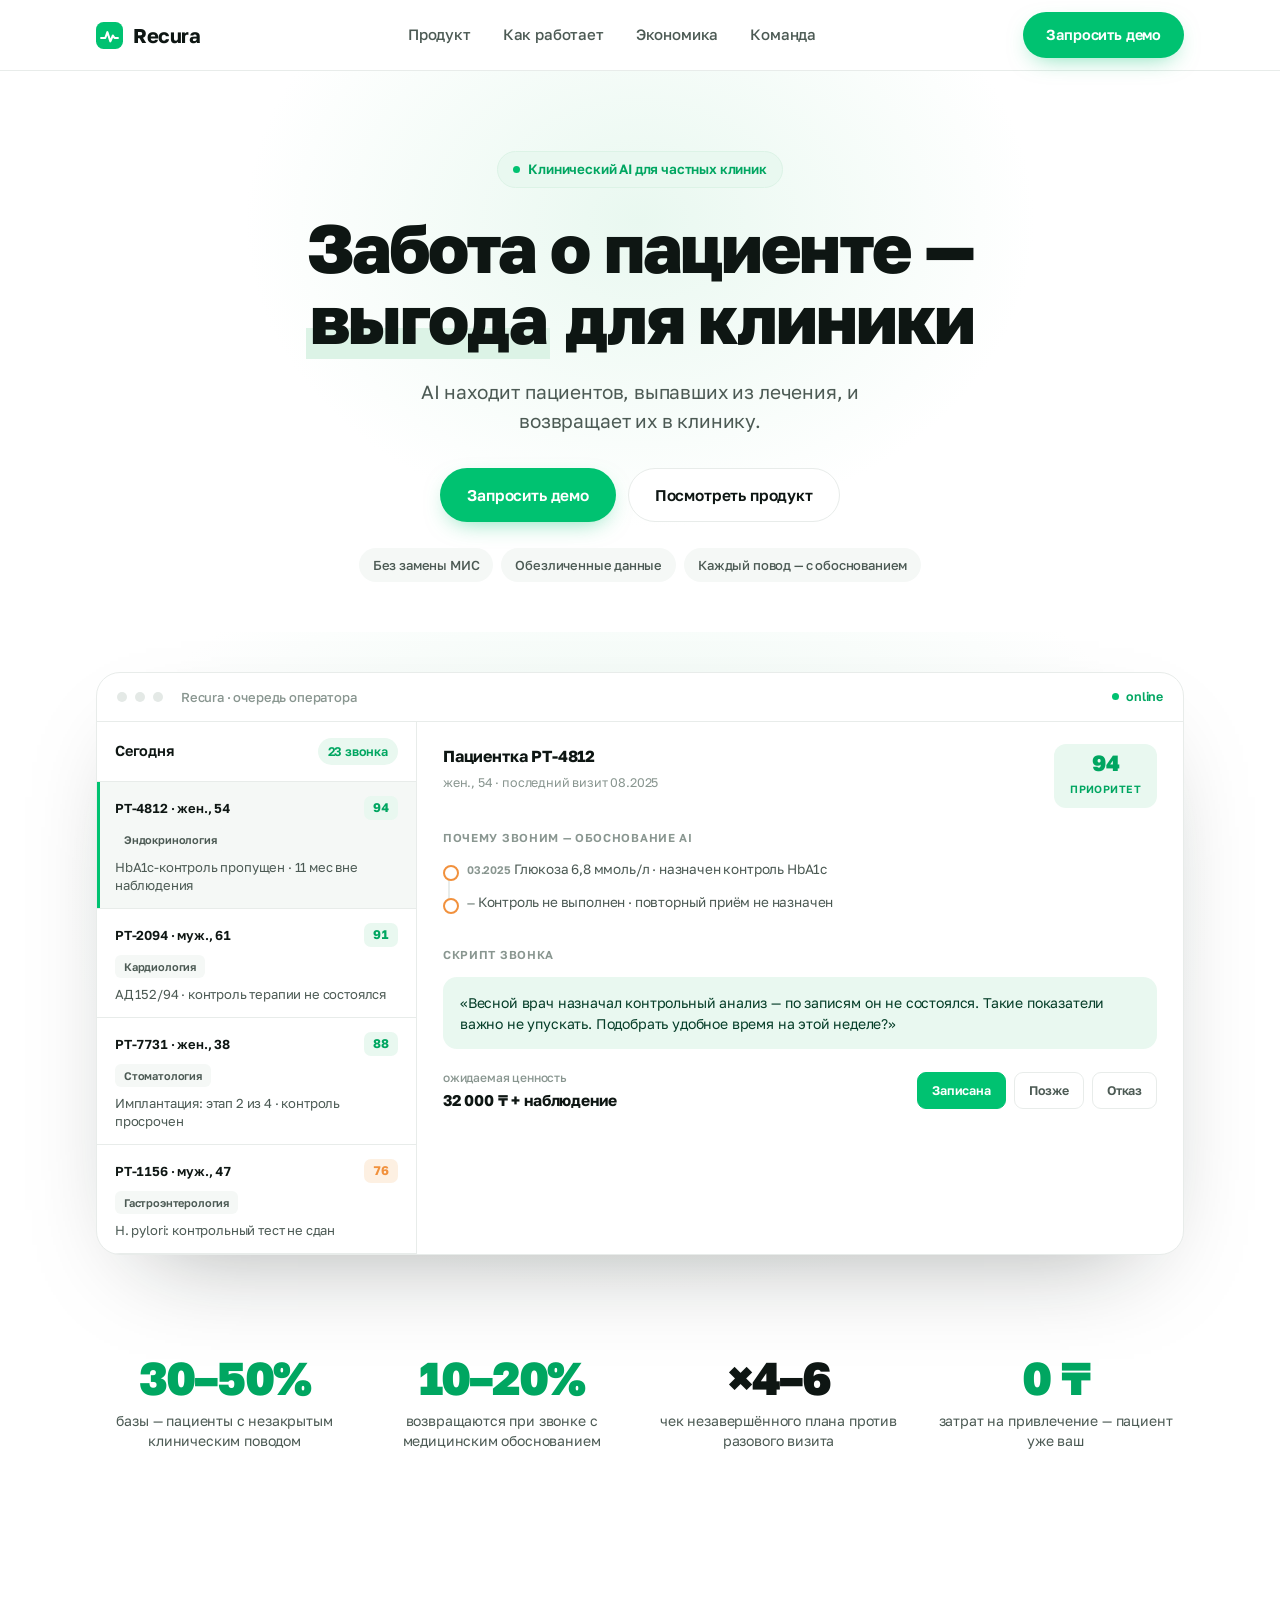
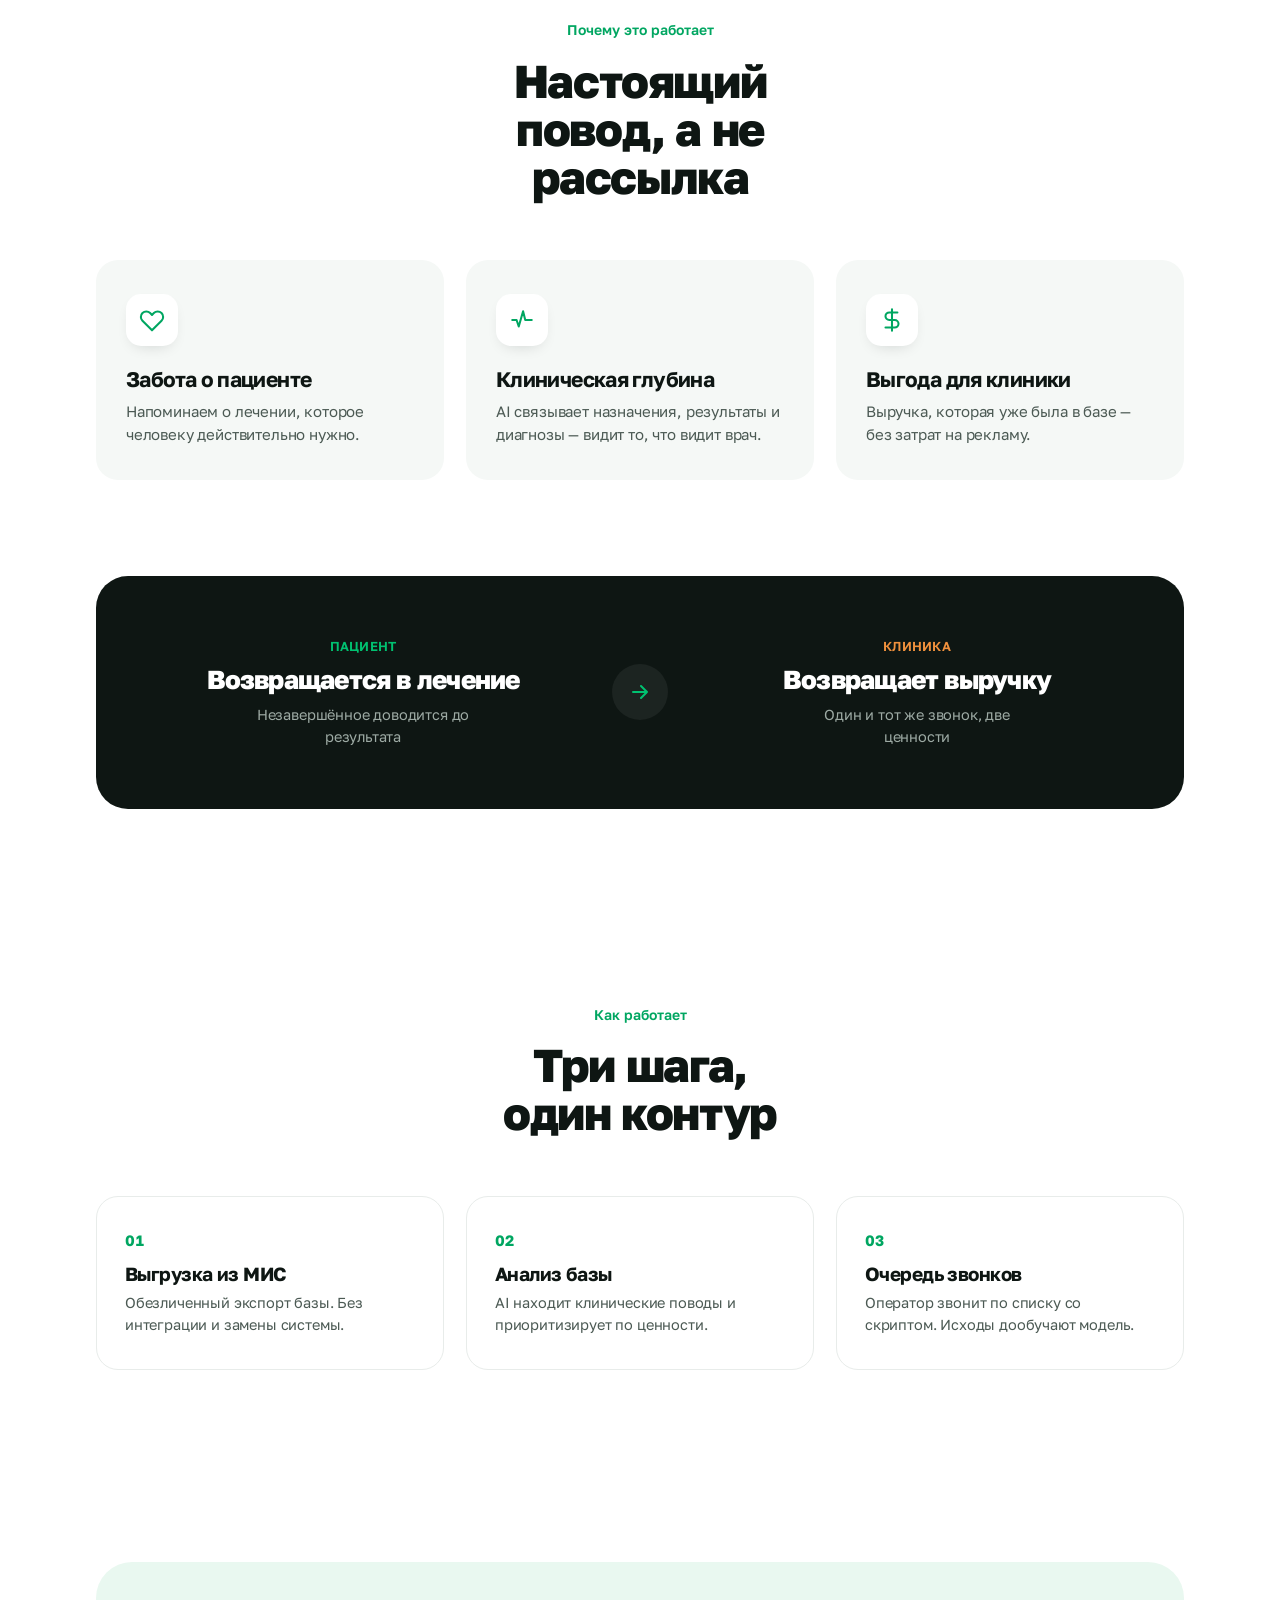
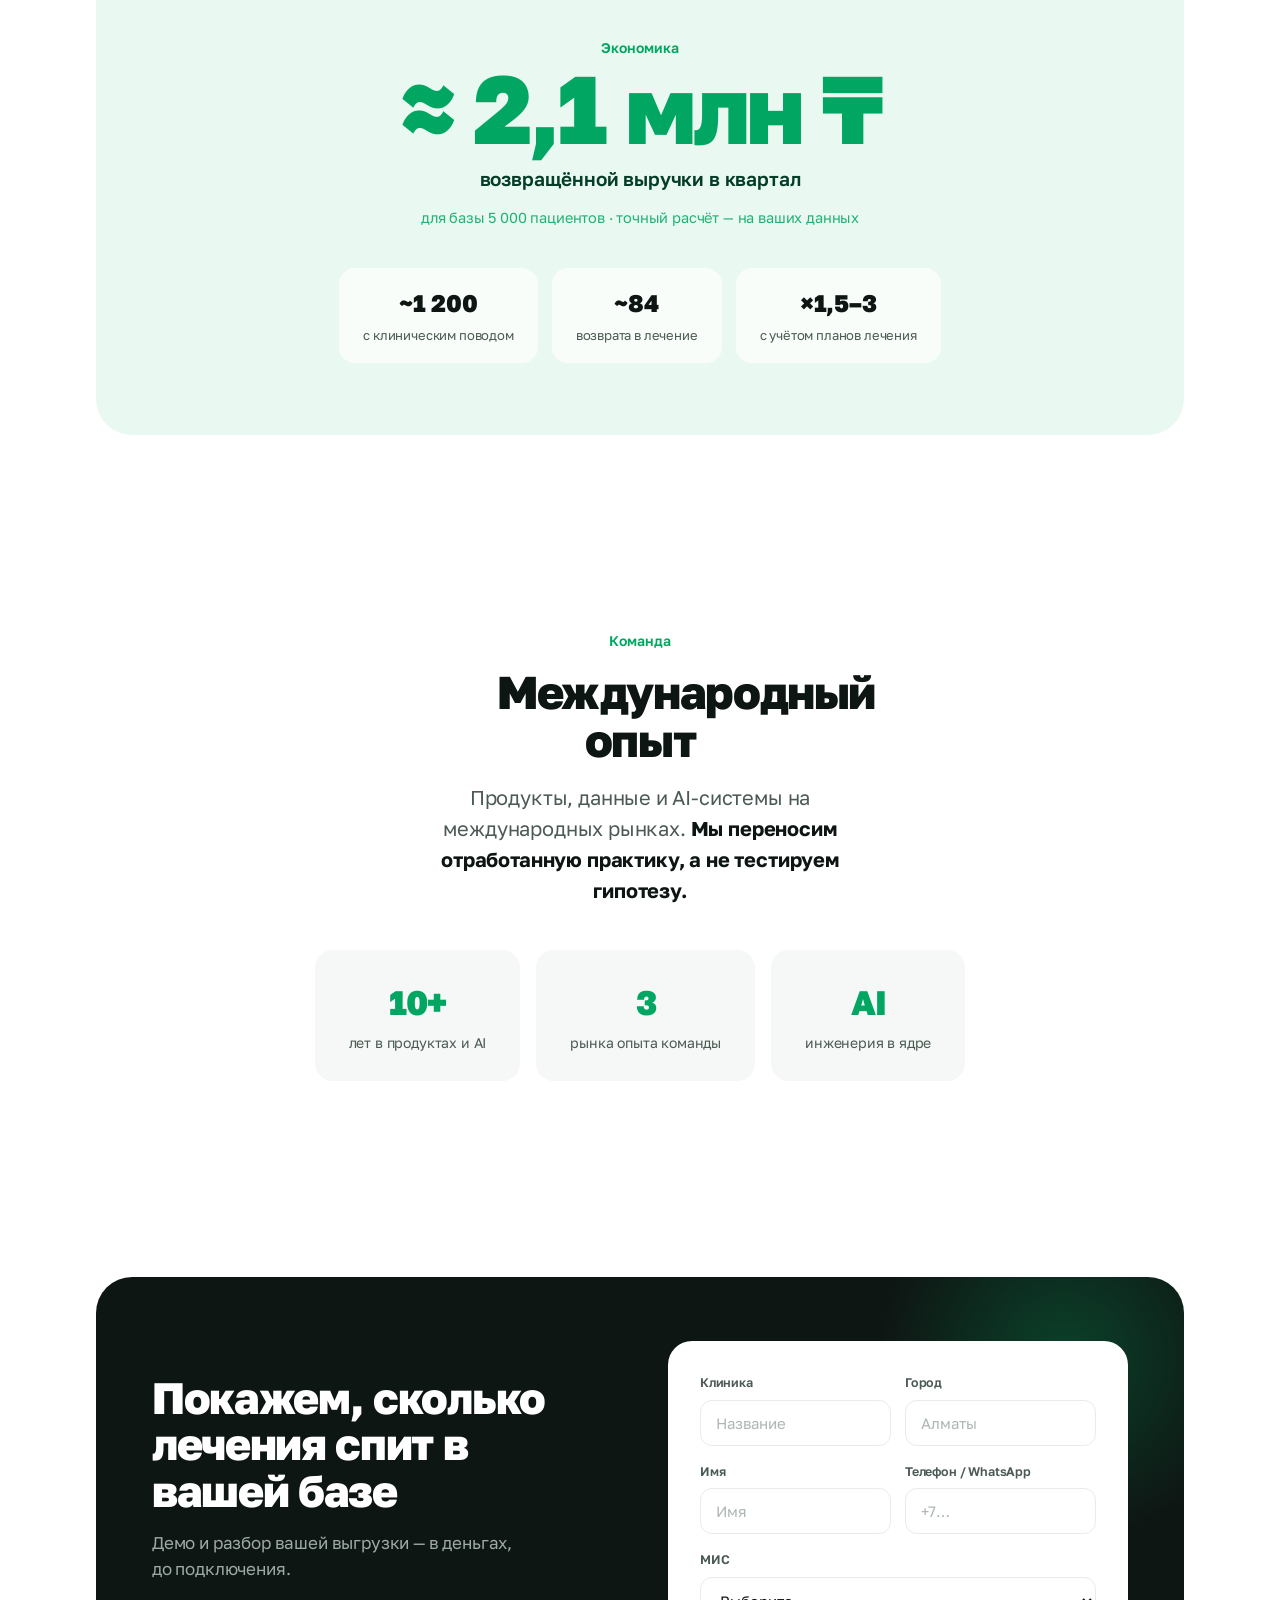
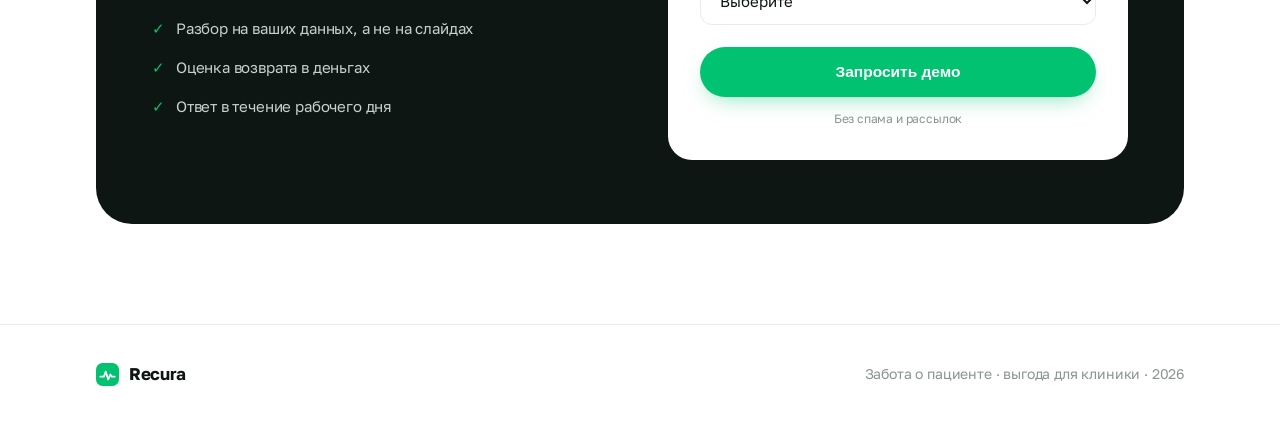
==== commit a0e26b4c: "Recura landing v3: light modern health-tech redesign, far less copy Switch from dark med-tech to a l" ====
--- a/clinic-recall/index.html
+++ b/clinic-recall/index.html
@@ -3,350 +3,220 @@
 <head>
 <meta charset="utf-8">
 <meta name="viewport" content="width=device-width, initial-scale=1">
-<title>Recura — клинический AI, возвращающий пациентов в лечение</title>
-<meta name="description" content="Recura читает базу пациентов клиники как врач: находит клинически значимые пробелы в наблюдении и превращает их в ежедневную очередь звонков. Забота о пациенте и выгода для клиники — в одном инструменте.">
-<meta property="og:title" content="Recura — забота о пациенте и выгода для клиники">
-<meta property="og:description" content="Клинический AI анализирует медицинскую историю каждого пациента, выявляет незавершённое лечение и возвращает пациентов в клинику.">
+<title>Recura — AI возвращает пациентов в лечение</title>
+<meta name="description" content="Recura читает базу пациентов клиники как врач: находит незавершённое лечение и просроченные контроли, превращая их в ежедневную очередь звонков. Забота о пациенте — выгода для клиники.">
+<meta property="og:title" content="Recura — забота о пациенте, выгода для клиники">
+<meta property="og:description" content="Клинический AI находит пациентов, выпавших из лечения, и возвращает их в клинику.">
 <meta property="og:type" content="website">
-<link rel="icon" href="data:image/svg+xml,%3Csvg xmlns='http://www.w3.org/2000/svg' viewBox='0 0 32 32'%3E%3Crect width='32' height='32' rx='7' fill='%23081014'/%3E%3Cpath d='M6 20 L11 20 L13.5 13 L17 24 L20 16 L22 20 L26 20' stroke='%233BE8B0' stroke-width='2.2' fill='none' stroke-linecap='round' stroke-linejoin='round'/%3E%3C/svg%3E">
+<link rel="icon" href="data:image/svg+xml,%3Csvg xmlns='http://www.w3.org/2000/svg' viewBox='0 0 32 32'%3E%3Crect width='32' height='32' rx='9' fill='%2300C271'/%3E%3Cpath d='M6 19 L11 19 L13.5 12 L17 23 L20 16 L22 19 L26 19' stroke='%23fff' stroke-width='2.4' fill='none' stroke-linecap='round' stroke-linejoin='round'/%3E%3C/svg%3E">
 <link rel="preconnect" href="https://fonts.googleapis.com">
 <link rel="preconnect" href="https://fonts.gstatic.com" crossorigin>
-<link href="https://fonts.googleapis.com/css2?family=Manrope:wght@400;500;600;700;800&family=IBM+Plex+Mono:wght@400;500;600&display=swap" rel="stylesheet">
+<link href="https://fonts.googleapis.com/css2?family=Golos+Text:wght@400;500;600;700;800&display=swap" rel="stylesheet">
 <style>
   :root{
-    --bg0:#070B0E;
-    --bg1:#0C1216;
-    --bg2:#101A21;
-    --line:#1B262E;
-    --line-soft:#152028;
-    --text:#E9EEF1;
-    --dim:#8A98A2;
-    --dimmer:#5C6A74;
-    --acc:#3BE8B0;
-    --acc-deep:#17A47A;
-    --acc-ink:#062019;
-    --warn:#E8B44A;
-    --risk:#E87A5A;
-    --light-bg:#F1F3F2;
-    --light-ink:#0C1216;
-    --light-dim:#54626B;
-    --light-line:#DCE1DF;
-    --r:16px;
-    --maxw:1180px;
-    --mono:"IBM Plex Mono",ui-monospace,monospace;
+    --bg:#FFFFFF;
+    --bg-soft:#F5F8F6;
+    --mint:#E9F8F0;
+    --mint-2:#DCF3E6;
+    --ink:#0E1613;
+    --body:#4C5A54;
+    --dim:#899690;
+    --line:#E8ECEA;
+    --acc:#00C271;
+    --acc-deep:#00A661;
+    --acc-ink:#053D28;
+    --warn:#F1913D;
+    --r:22px;
+    --maxw:1140px;
   }
   *{box-sizing:border-box}
   html{scroll-behavior:smooth}
   body{
-    margin:0;background:var(--bg0);color:var(--text);
-    font-family:"Manrope",-apple-system,BlinkMacSystemFont,sans-serif;
-    font-size:16.5px;line-height:1.6;-webkit-font-smoothing:antialiased;
+    margin:0;background:var(--bg);color:var(--ink);
+    font-family:"Golos Text",-apple-system,BlinkMacSystemFont,sans-serif;
+    font-size:17px;line-height:1.55;-webkit-font-smoothing:antialiased;letter-spacing:-.01em;
   }
-  h1,h2,h3{margin:0;font-weight:800;letter-spacing:-.02em;line-height:1.08}
+  h1,h2,h3{margin:0;font-weight:700;letter-spacing:-.03em;line-height:1.05}
   p{margin:0}
   a{color:inherit;text-decoration:none}
-  .wrap{max-width:var(--maxw);margin:0 auto;padding:0 28px}
-  .mono{font-family:var(--mono)}
-  .eyebrow{
-    font-family:var(--mono);font-size:12px;font-weight:500;letter-spacing:.14em;
-    text-transform:uppercase;color:var(--acc);display:inline-flex;align-items:center;gap:10px;
+  .wrap{max-width:var(--maxw);margin:0 auto;padding:0 26px}
+  .eyebrow{font-size:14px;font-weight:600;color:var(--acc-deep);letter-spacing:0}
+  .mk{background:linear-gradient(transparent 62%,var(--mint-2) 62%);padding:0 .06em}
+  .num-accent{color:var(--acc-deep)}
+  .btn{display:inline-flex;align-items:center;gap:9px;font-weight:600;font-size:15.5px;padding:14px 26px;border-radius:100px;cursor:pointer;border:1px solid transparent;transition:transform .15s,background .2s,box-shadow .2s,border-color .2s}
+  .btn-acc{background:var(--acc);color:#fff;box-shadow:0 8px 24px -10px rgba(0,194,113,.6)}
+  .btn-acc:hover{background:var(--acc-deep);transform:translateY(-1px)}
+  .btn-ghost{background:#fff;color:var(--ink);border-color:var(--line)}
+  .btn-ghost:hover{border-color:var(--ink)}
+
+  /* NAV */
+  header.nav{position:sticky;top:0;z-index:60;background:rgba(255,255,255,.85);backdrop-filter:blur(12px);border-bottom:1px solid var(--line)}
+  .nav-in{display:flex;align-items:center;justify-content:space-between;height:70px}
+  .logo{display:flex;align-items:center;gap:10px;font-weight:700;font-size:20px;letter-spacing:-.02em}
+  .nav-links{display:flex;gap:32px}
+  .nav-links a{font-size:15px;color:var(--body);font-weight:500;transition:color .2s}
+  .nav-links a:hover{color:var(--ink)}
+  .nav .btn{padding:11px 22px;font-size:14.5px}
+
+  /* HERO */
+  .hero{padding:80px 0 40px;text-align:center;position:relative;overflow:hidden}
+  .hero::before{content:"";position:absolute;top:-200px;left:50%;transform:translateX(-50%);width:900px;height:700px;background:radial-gradient(ellipse at center,var(--mint) 0%,transparent 62%);z-index:-1}
+  .pill{display:inline-flex;align-items:center;gap:8px;font-size:13.5px;font-weight:600;color:var(--acc-deep);background:var(--mint);border:1px solid var(--mint-2);padding:7px 15px;border-radius:100px}
+  .pill .d{width:7px;height:7px;border-radius:50%;background:var(--acc)}
+  .hero h1{font-size:clamp(38px,6vw,68px);margin:24px auto 0;max-width:16ch;font-weight:800}
+  .hero .lead{color:var(--body);font-size:19px;max-width:44ch;margin:22px auto 0}
+  .cta-row{display:flex;gap:12px;justify-content:center;margin-top:32px;flex-wrap:wrap}
+  .hero-tags{display:flex;gap:8px;justify-content:center;margin-top:26px;flex-wrap:wrap}
+  .tag{font-size:13px;font-weight:500;color:var(--body);background:var(--bg-soft);padding:7px 14px;border-radius:100px}
+
+  /* APP MOCK */
+  .stage{padding:50px 0 30px}
+  .stage-in{position:relative}
+  .stage-in::before{content:"";position:absolute;inset:-40px -10px;background:radial-gradient(ellipse at 50% 40%,var(--mint) 0%,transparent 70%);z-index:-1}
+  .app{background:#fff;border:1px solid var(--line);border-radius:24px;overflow:hidden;box-shadow:0 40px 100px -50px rgba(14,22,19,.4)}
+  .app-bar{display:flex;align-items:center;gap:8px;padding:14px 20px;border-bottom:1px solid var(--line)}
+  .app-bar .dot{width:10px;height:10px;border-radius:50%;background:#E4E9E6}
+  .app-bar .t{margin-left:10px;font-size:13px;color:var(--dim);font-weight:500}
+  .app-bar .live{margin-left:auto;font-size:12.5px;color:var(--acc-deep);font-weight:600;display:flex;align-items:center;gap:7px}
+  .app-bar .live::before{content:"";width:7px;height:7px;border-radius:50%;background:var(--acc);box-shadow:0 0 0 0 rgba(0,194,113,.5);animation:blip 2s infinite}
+  @keyframes blip{0%{box-shadow:0 0 0 0 rgba(0,194,113,.5)}70%{box-shadow:0 0 0 7px rgba(0,194,113,0)}100%{box-shadow:0 0 0 0 rgba(0,194,113,0)}}
+  .app-body{display:grid;grid-template-columns:320px 1fr}
+  .qp{border-right:1px solid var(--line)}
+  .qp-head{display:flex;justify-content:space-between;align-items:center;padding:16px 18px;border-bottom:1px solid var(--line)}
+  .qp-head .t{font-weight:600;font-size:14.5px}
+  .qp-head .c{font-size:12.5px;font-weight:600;color:var(--acc-deep);background:var(--mint);padding:4px 10px;border-radius:100px}
+  .qi{padding:14px 18px;border-bottom:1px solid var(--line);text-align:left}
+  .qi.on{background:var(--bg-soft);box-shadow:inset 3px 0 0 var(--acc)}
+  .qi .top{display:flex;justify-content:space-between;align-items:center;gap:10px}
+  .qi .id{font-size:13px;font-weight:600;font-variant-numeric:tabular-nums}
+  .qi .sc{font-size:12.5px;font-weight:700;padding:2px 9px;border-radius:7px;font-variant-numeric:tabular-nums}
+  .sc-hi{color:var(--acc-deep);background:var(--mint)}
+  .sc-md{color:var(--warn);background:#FDF0E2}
+  .qi .chip{display:inline-block;font-size:11px;font-weight:600;color:var(--body);background:var(--bg-soft);padding:3px 9px;border-radius:6px;margin-top:8px}
+  .qi .r{font-size:13px;color:var(--body);margin-top:7px;line-height:1.4}
+  .dp{padding:22px 26px}
+  .dp-head{display:flex;justify-content:space-between;align-items:flex-start;gap:14px}
+  .dp-head .id{font-size:16px;font-weight:700}
+  .dp-head .sub{font-size:12.5px;color:var(--dim);margin-top:4px}
+  .prio{text-align:center;background:var(--mint);border-radius:12px;padding:8px 16px}
+  .prio b{display:block;font-size:22px;font-weight:800;color:var(--acc-deep);line-height:1}
+  .prio span{font-size:10.5px;color:var(--acc-deep);font-weight:600;letter-spacing:.04em}
+  .dp-label{font-size:11.5px;font-weight:600;color:var(--dim);letter-spacing:.06em;text-transform:uppercase;margin:22px 0 12px}
+  .tl{list-style:none;margin:0;padding:0;position:relative}
+  .tl::before{content:"";position:absolute;left:5px;top:6px;bottom:14px;width:2px;background:var(--line)}
+  .tl li{position:relative;padding:0 0 13px 24px;font-size:13.5px;color:var(--body);line-height:1.45}
+  .tl li::before{content:"";position:absolute;left:0;top:5px;width:12px;height:12px;border-radius:50%;background:#fff;border:2px solid #D6DDD9}
+  .tl li.warn::before{border-color:var(--warn)}
+  .tl li.done{color:var(--ink);font-weight:600}
+  .tl li.done::before{border-color:var(--acc);background:var(--acc)}
+  .tl .dt{font-size:11px;color:var(--dim);font-weight:600;font-variant-numeric:tabular-nums}
+  .script{background:var(--mint);border-radius:14px;padding:15px 17px;font-size:14px;color:var(--acc-ink);line-height:1.5}
+  .dp-foot{display:flex;justify-content:space-between;align-items:center;gap:14px;margin-top:20px;flex-wrap:wrap}
+  .val{font-size:12px;color:var(--dim);font-weight:500}
+  .val b{display:block;color:var(--ink);font-size:15.5px;font-weight:700}
+  .ocs{display:flex;gap:8px}
+  .oc{font-size:12.5px;font-weight:600;padding:8px 14px;border-radius:9px;border:1px solid var(--line);color:var(--body)}
+  .oc.on{background:var(--acc);color:#fff;border-color:var(--acc)}
+
+  /* STATS */
+  .stats{padding:70px 0}
+  .stats-in{display:grid;grid-template-columns:repeat(4,1fr);gap:20px}
+  .st{text-align:center}
+  .st .n{font-size:46px;font-weight:800;letter-spacing:-.04em;line-height:1}
+  .st .n.g{color:var(--acc-deep)}
+  .st .l{font-size:14px;color:var(--body);margin-top:10px;line-height:1.4}
+
+  /* SECTIONS */
+  section{padding:96px 0}
+  .head{text-align:center;max-width:22ch;margin:0 auto}
+  .head h2{font-size:clamp(30px,4vw,46px);font-weight:800;margin-top:14px}
+  .head.wide{max-width:30ch}
+
+  /* VALUE TRIO */
+  .trio{display:grid;grid-template-columns:repeat(3,1fr);gap:22px;margin-top:58px}
+  .card{background:var(--bg-soft);border-radius:var(--r);padding:34px 30px}
+  .card .ic{width:52px;height:52px;border-radius:15px;background:#fff;display:grid;place-items:center;color:var(--acc-deep);box-shadow:0 6px 16px -8px rgba(14,22,19,.2)}
+  .card h3{font-size:21px;margin:22px 0 10px;font-weight:700}
+  .card p{font-size:15px;color:var(--body)}
+
+  /* NARRATIVE STRIP */
+  .flow{background:var(--ink);color:#EAF0ED;border-radius:32px;padding:60px 48px;margin-top:0;display:grid;grid-template-columns:1fr auto 1fr;gap:30px;align-items:center;text-align:center}
+  .flow .node .k{font-size:13px;font-weight:600;letter-spacing:.02em}
+  .flow .node.p .k{color:var(--acc)}
+  .flow .node.c .k{color:var(--warn)}
+  .flow .node h3{font-size:26px;margin-top:10px;font-weight:800;color:#fff}
+  .flow .node p{font-size:14.5px;color:#9DAAA4;margin-top:10px;max-width:26ch;margin-left:auto;margin-right:auto}
+  .flow .arrow{width:56px;height:56px;border-radius:50%;background:rgba(255,255,255,.06);display:grid;place-items:center;color:var(--acc)}
+
+  /* HOW — 3 steps */
+  .steps{display:grid;grid-template-columns:repeat(3,1fr);gap:22px;margin-top:58px}
+  .step{position:relative;padding:32px 28px;border:1px solid var(--line);border-radius:var(--r)}
+  .step .n{font-size:15px;font-weight:700;color:var(--acc-deep);font-variant-numeric:tabular-nums}
+  .step h3{font-size:19px;margin:12px 0 8px;font-weight:700}
+  .step p{font-size:14.5px;color:var(--body)}
+
+  /* ECON */
+  .econ{background:var(--mint);border-radius:36px;padding:72px 48px;text-align:center;margin:0}
+  .econ .big{font-size:clamp(52px,9vw,96px);font-weight:800;color:var(--acc-deep);letter-spacing:-.04em;line-height:1}
+  .econ .cap{font-size:19px;color:var(--acc-ink);font-weight:600;margin-top:8px}
+  .econ .sub{font-size:14.5px;color:var(--acc-deep);margin-top:14px;opacity:.85}
+  .econ-mini{display:flex;gap:14px;justify-content:center;margin-top:38px;flex-wrap:wrap}
+  .em{background:rgba(255,255,255,.7);border-radius:16px;padding:16px 24px;min-width:150px}
+  .em b{display:block;font-size:24px;font-weight:800;color:var(--ink)}
+  .em span{font-size:13px;color:var(--body)}
+
+  /* TEAM */
+  .team{text-align:center}
+  .team .line{font-size:20px;color:var(--body);max-width:40ch;margin:18px auto 0}
+  .team .line b{color:var(--ink);font-weight:700}
+  .team-stats{display:flex;gap:16px;justify-content:center;margin-top:44px;flex-wrap:wrap}
+  .ts{background:var(--bg-soft);border-radius:18px;padding:26px 34px;min-width:180px}
+  .ts b{display:block;font-size:34px;font-weight:800;color:var(--acc-deep);letter-spacing:-.03em}
+  .ts span{font-size:14px;color:var(--body)}
+
+  /* CTA / FORM */
+  .cta{padding:100px 0}
+  .cta-card{background:var(--ink);border-radius:36px;padding:64px 56px;display:grid;grid-template-columns:1fr 1fr;gap:56px;align-items:center;color:#fff;position:relative;overflow:hidden}
+  .cta-card::before{content:"";position:absolute;top:-120px;right:-80px;width:400px;height:400px;background:radial-gradient(circle,rgba(0,194,113,.25),transparent 65%)}
+  .cta-l{position:relative}
+  .cta-l h2{font-size:clamp(30px,4vw,44px);font-weight:800}
+  .cta-l p{color:#9DAAA4;font-size:17px;margin-top:16px;max-width:34ch}
+  .cta-points{list-style:none;padding:0;margin:26px 0 0}
+  .cta-points li{display:flex;gap:11px;padding:8px 0;font-size:15px;color:#C7D1CC}
+  .cta-points .c{color:var(--acc);flex:none}
+  form.lf{background:#fff;border-radius:24px;padding:32px;position:relative}
+  .field{margin-bottom:16px}
+  .field label{display:block;font-size:12.5px;font-weight:600;color:var(--body);margin-bottom:7px}
+  .field input,.field select{width:100%;font-family:inherit;font-size:15px;color:var(--ink);padding:13px 15px;border:1px solid var(--line);border-radius:12px;background:#fff;transition:border-color .2s,box-shadow .2s}
+  .field input::placeholder{color:#AEB8B3}
+  .field input:focus,.field select:focus{outline:none;border-color:var(--acc);box-shadow:0 0 0 3px rgba(0,194,113,.14)}
+  .frow{display:grid;grid-template-columns:1fr 1fr;gap:14px}
+  form .btn-acc{width:100%;margin-top:6px;justify-content:center;padding:15px}
+  .fnote{font-size:12px;color:var(--dim);margin-top:13px;text-align:center}
+  .done{display:none;text-align:center;padding:40px 10px}
+  .done .big{width:64px;height:64px;border-radius:50%;background:var(--mint);color:var(--acc-deep);display:grid;place-items:center;margin:0 auto;font-size:30px}
+  .done h3{font-size:22px;margin:18px 0 8px;color:var(--ink)}
+  .done p{color:var(--body);font-size:15px}
+
+  footer{border-top:1px solid var(--line);padding:36px 0;color:var(--dim);font-size:14px}
+  .foot-in{display:flex;justify-content:space-between;align-items:center;gap:16px;flex-wrap:wrap}
+
+  @media(max-width:960px){
+    .app-body{grid-template-columns:1fr}
+    .qp{border-right:0;border-bottom:1px solid var(--line)}
+    .stats-in{grid-template-columns:1fr 1fr;gap:32px}
+    .trio,.steps{grid-template-columns:1fr}
+    .flow{grid-template-columns:1fr;gap:22px;padding:44px 30px}
+    .flow .arrow{transform:rotate(90deg);margin:0 auto}
+    .cta-card{grid-template-columns:1fr;gap:36px;padding:44px 32px}
+    .nav-links{display:none}
+    section{padding:66px 0}
+    .econ{padding:52px 28px}
   }
-  .eyebrow::before{content:"";width:26px;height:1px;background:var(--acc);opacity:.5}
-  .btn{
-    display:inline-flex;align-items:center;justify-content:center;gap:9px;
-    font-weight:700;font-size:15px;padding:15px 28px;border-radius:12px;
-    cursor:pointer;border:1px solid transparent;
-    transition:transform .15s,background .2s,border-color .2s,box-shadow .2s;
-  }
-  .btn-acc{background:var(--acc);color:var(--acc-ink)}
-  .btn-acc:hover{background:#5BF0C1;transform:translateY(-1px);box-shadow:0 8px 30px -8px rgba(59,232,176,.45)}
-  .btn-line{background:transparent;color:var(--text);border-color:var(--line)}
-  .btn-line:hover{border-color:var(--dim)}
-
-  /* NAV */
-  header.nav{position:sticky;top:0;z-index:60;background:rgba(7,11,14,.96);border-bottom:1px solid var(--line-soft)}
-  .nav-in{display:flex;align-items:center;justify-content:space-between;height:66px}
-  .logo{display:flex;align-items:center;gap:11px;font-weight:800;font-size:20px;letter-spacing:-.01em}
-  .logo svg{display:block}
-  .nav-links{display:flex;gap:30px;align-items:center}
-  .nav-links a{font-family:var(--mono);font-size:12.5px;letter-spacing:.06em;color:var(--dim);transition:color .2s;text-transform:uppercase}
-  .nav-links a:hover{color:var(--acc)}
-  .nav .btn{padding:10px 20px;font-size:14px}
-
-  /* HERO */
-  .hero{position:relative;padding:96px 0 40px;overflow:hidden}
-  .hero::before{
-    content:"";position:absolute;inset:0;pointer-events:none;
-    background:
-      linear-gradient(var(--line-soft) 1px,transparent 1px),
-      linear-gradient(90deg,var(--line-soft) 1px,transparent 1px);
-    background-size:56px 56px;
-    mask-image:radial-gradient(ellipse 90% 70% at 50% 0%,black 30%,transparent 75%);
-    opacity:.5;
-  }
-  .hero-in{position:relative;text-align:center;max-width:900px;margin:0 auto}
-  .hero h1{font-size:clamp(36px,5.4vw,66px);margin:26px 0 0}
-  .hero h1 .care{color:var(--acc)}
-  .hero .lead{color:var(--dim);font-size:18.5px;max-width:62ch;margin:26px auto 0}
-  .hero .lead b{color:var(--text);font-weight:600}
-  .cta-row{display:flex;gap:14px;justify-content:center;margin-top:38px;flex-wrap:wrap}
-  .hero-meta{display:flex;gap:26px;justify-content:center;margin-top:30px;flex-wrap:wrap}
-  .hero-meta span{font-family:var(--mono);font-size:12px;color:var(--dimmer);letter-spacing:.05em;display:inline-flex;align-items:center;gap:8px}
-  .hero-meta .d{width:6px;height:6px;border-radius:50%;background:var(--acc)}
-
-  /* PULSE LINE */
-  .pulse-wrap{position:relative;margin:56px auto 0;max-width:760px;height:70px}
-  .pulse-wrap svg{width:100%;height:100%}
-  .pulse-path{
-    stroke:var(--acc);stroke-width:2;fill:none;stroke-linecap:round;stroke-linejoin:round;
-    stroke-dasharray:1200;stroke-dashoffset:1200;
-    animation:draw 3.2s ease-out forwards, glowpulse 3s ease-in-out 3.2s infinite;
-    filter:drop-shadow(0 0 6px rgba(59,232,176,.55));
-  }
-  @keyframes draw{to{stroke-dashoffset:0}}
-  @keyframes glowpulse{0%,100%{opacity:1}50%{opacity:.55}}
-
-  /* APP MOCK */
-  .app-sec{padding:30px 0 100px}
-  .app{
-    background:var(--bg1);border:1px solid var(--line);border-radius:20px;overflow:hidden;
-    box-shadow:0 40px 90px -40px rgba(0,0,0,.8),0 0 0 1px rgba(59,232,176,.04);
-  }
-  .app-bar{display:flex;align-items:center;gap:8px;padding:13px 18px;border-bottom:1px solid var(--line);background:var(--bg2)}
-  .app-bar .dot{width:10px;height:10px;border-radius:50%;background:#2A3842}
-  .app-bar .addr{margin-left:12px;font-family:var(--mono);font-size:11.5px;color:var(--dimmer);letter-spacing:.04em}
-  .app-bar .live{margin-left:auto;font-family:var(--mono);font-size:11px;color:var(--acc);display:flex;align-items:center;gap:7px}
-  .app-bar .live::before{content:"";width:7px;height:7px;border-radius:50%;background:var(--acc);animation:glowpulse 2s infinite}
-  .app-body{display:grid;grid-template-columns:340px 1fr;min-height:520px}
-
-  /* queue pane */
-  .q-pane{border-right:1px solid var(--line);background:var(--bg1)}
-  .q-head{padding:16px 18px;border-bottom:1px solid var(--line);display:flex;justify-content:space-between;align-items:center}
-  .q-head .t{font-weight:700;font-size:14px}
-  .q-head .c{font-family:var(--mono);font-size:11px;color:var(--acc);background:rgba(59,232,176,.08);border:1px solid rgba(59,232,176,.25);padding:3px 9px;border-radius:100px}
-  .q-item{padding:14px 18px;border-bottom:1px solid var(--line-soft);cursor:default;transition:background .2s}
-  .q-item .top{display:flex;justify-content:space-between;align-items:center}
-  .q-item .pid{font-family:var(--mono);font-size:12.5px;color:var(--text);font-weight:600}
-  .q-item .score{font-family:var(--mono);font-size:11.5px;font-weight:600;padding:2px 8px;border-radius:6px}
-  .s-hi{color:var(--acc);background:rgba(59,232,176,.1)}
-  .s-mid{color:var(--warn);background:rgba(232,180,74,.1)}
-  .q-item .spec{font-family:var(--mono);font-size:10.5px;letter-spacing:.08em;text-transform:uppercase;color:var(--dimmer);margin-top:5px}
-  .q-item .why{font-size:12.5px;color:var(--dim);margin-top:4px;line-height:1.45}
-  .q-item.active{background:var(--bg2);border-left:2px solid var(--acc);padding-left:16px}
-
-  /* detail pane */
-  .d-pane{padding:22px 26px;background:var(--bg1)}
-  .d-head{display:flex;justify-content:space-between;align-items:flex-start;gap:16px;flex-wrap:wrap}
-  .d-head .pid{font-family:var(--mono);font-size:15px;font-weight:600}
-  .d-head .sub{font-family:var(--mono);font-size:11.5px;color:var(--dimmer);margin-top:5px;letter-spacing:.04em}
-  .prio{
-    font-family:var(--mono);font-size:12px;color:var(--acc);
-    border:1px solid rgba(59,232,176,.3);background:rgba(59,232,176,.06);
-    padding:8px 14px;border-radius:10px;text-align:center;line-height:1.3;
-  }
-  .prio b{display:block;font-size:20px;font-weight:600}
-  .d-sec{margin-top:22px}
-  .d-label{font-family:var(--mono);font-size:10.5px;letter-spacing:.14em;text-transform:uppercase;color:var(--dimmer);margin-bottom:12px;display:flex;align-items:center;gap:8px}
-  .d-label::after{content:"";flex:1;height:1px;background:var(--line-soft)}
-  .tl{list-style:none;margin:0;padding:0;position:relative}
-  .tl::before{content:"";position:absolute;left:5px;top:8px;bottom:8px;width:1px;background:var(--line)}
-  .tl li{position:relative;padding:0 0 14px 24px;font-size:13.5px;color:var(--dim);line-height:1.5}
-  .tl li:last-child{padding-bottom:0}
-  .tl li::before{content:"";position:absolute;left:1px;top:7px;width:9px;height:9px;border-radius:50%;background:var(--bg1);border:2px solid var(--dimmer)}
-  .tl li.flag::before{border-color:var(--warn)}
-  .tl li.conclude::before{border-color:var(--acc);background:var(--acc)}
-  .tl .dt{font-family:var(--mono);font-size:11px;color:var(--dimmer);margin-right:8px}
-  .tl li.conclude{color:var(--text);font-weight:600}
-  .script{
-    background:var(--bg2);border:1px solid var(--line);border-left:2px solid var(--acc);
-    border-radius:12px;padding:16px 18px;font-size:14px;color:var(--text);line-height:1.6;font-style:italic;
-  }
-  .d-foot{display:flex;justify-content:space-between;align-items:center;gap:16px;margin-top:22px;flex-wrap:wrap}
-  .value{font-family:var(--mono);font-size:12px;color:var(--dim)}
-  .value b{color:var(--text);font-size:16px;font-weight:600;display:block}
-  .outcomes{display:flex;gap:8px}
-  .oc{font-family:var(--mono);font-size:11.5px;padding:8px 14px;border-radius:9px;border:1px solid var(--line);color:var(--dim);cursor:default}
-  .oc.ok{border-color:rgba(59,232,176,.4);color:var(--acc)}
-  .app-note{
-    display:flex;gap:10px;align-items:center;justify-content:center;margin-top:20px;
-    font-family:var(--mono);font-size:12px;color:var(--dimmer);letter-spacing:.03em;text-align:center;
-  }
-  .app-note .d{width:6px;height:6px;border-radius:50%;background:var(--acc);flex:none}
-
-  /* STAT BAND */
-  .band{border-top:1px solid var(--line);border-bottom:1px solid var(--line);background:var(--bg1)}
-  .band-in{display:grid;grid-template-columns:repeat(4,1fr)}
-  .stat{padding:36px 26px;border-right:1px solid var(--line)}
-  .stat:last-child{border-right:0}
-  .stat .num{font-family:var(--mono);font-size:32px;font-weight:600;color:var(--acc);letter-spacing:-.02em}
-  .stat .lbl{font-size:13.5px;color:var(--dim);margin-top:8px;line-height:1.5}
-
-  /* SECTIONS */
-  section{padding:100px 0}
-  .sec-head{max-width:64ch}
-  .sec-head h2{font-size:clamp(28px,3.4vw,42px);margin:18px 0 0}
-  .sec-head .lead{color:var(--dim);font-size:17.5px;margin-top:18px;max-width:58ch}
-  .sec-head .lead b{color:var(--text);font-weight:600}
-
-  /* DUAL NARRATIVE */
-  .dual-grid{display:grid;grid-template-columns:1fr 1fr;gap:22px;margin-top:56px}
-  .dual{
-    border:1px solid var(--line);border-radius:var(--r);padding:34px;background:var(--bg1);
-    position:relative;overflow:hidden;
-  }
-  .dual::before{content:"";position:absolute;top:0;left:0;right:0;height:2px}
-  .dual.patient::before{background:var(--acc)}
-  .dual.clinic::before{background:var(--warn)}
-  .dual .tag{font-family:var(--mono);font-size:11px;letter-spacing:.14em;text-transform:uppercase}
-  .dual.patient .tag{color:var(--acc)}
-  .dual.clinic .tag{color:var(--warn)}
-  .dual h3{font-size:22px;margin:14px 0 12px}
-  .dual p{color:var(--dim);font-size:15px}
-  .dual ul{list-style:none;margin:20px 0 0;padding:0}
-  .dual li{display:flex;gap:11px;padding:9px 0;font-size:14.5px;color:var(--dim);border-top:1px solid var(--line-soft)}
-  .dual li span:first-child{flex:none;margin-top:1px}
-  .dual.patient li span:first-child{color:var(--acc)}
-  .dual.clinic li span:first-child{color:var(--warn)}
-  .dual-bridge{
-    margin:22px auto 0;text-align:center;font-family:var(--mono);font-size:12.5px;color:var(--dimmer);
-    display:flex;align-items:center;justify-content:center;gap:14px;
-  }
-  .dual-bridge::before,.dual-bridge::after{content:"";width:60px;height:1px;background:var(--line)}
-  .dual-bridge b{color:var(--text);font-weight:600}
-
-  /* CASES */
-  .cases{background:var(--bg1);border-top:1px solid var(--line);border-bottom:1px solid var(--line)}
-  .case-grid{display:grid;grid-template-columns:repeat(3,1fr);gap:20px;margin-top:54px}
-  .case{background:var(--bg0);border:1px solid var(--line);border-radius:var(--r);padding:26px;display:flex;flex-direction:column}
-  .case .spec{font-family:var(--mono);font-size:10.5px;letter-spacing:.14em;text-transform:uppercase;color:var(--acc)}
-  .case h3{font-size:17.5px;margin:14px 0 0;line-height:1.35;font-weight:700}
-  .case .chain{margin:18px 0 0;padding:0;list-style:none;flex:1}
-  .case .chain li{font-size:13px;color:var(--dim);padding:7px 0 7px 18px;position:relative;line-height:1.5;border-top:1px dashed var(--line-soft)}
-  .case .chain li::before{content:"→";position:absolute;left:0;color:var(--dimmer);font-family:var(--mono);font-size:11px;top:9px}
-  .case .chain li.res{color:var(--text);font-weight:600}
-  .case .chain li.res::before{content:"✓";color:var(--acc)}
-  .case .val{margin-top:18px;padding-top:14px;border-top:1px solid var(--line);display:flex;justify-content:space-between;font-family:var(--mono);font-size:11.5px;color:var(--dimmer)}
-  .case .val b{color:var(--warn);font-weight:600}
-
-  /* PIPELINE */
-  .pipe{counter-reset:step;display:grid;grid-template-columns:repeat(5,1fr);gap:0;margin-top:60px;position:relative}
-  .pipe::before{content:"";position:absolute;top:23px;left:6%;right:6%;height:1px;background:var(--line)}
-  .pnode{position:relative;padding:0 16px;text-align:center}
-  .pnode .n{
-    counter-increment:step;width:46px;height:46px;margin:0 auto;border-radius:50%;
-    background:var(--bg0);border:1px solid var(--line);display:grid;place-items:center;
-    font-family:var(--mono);font-size:12.5px;color:var(--acc);position:relative;z-index:1;
-  }
-  .pnode .n::after{content:"0" counter(step)}
-  .pnode.hot .n{border-color:var(--acc);box-shadow:0 0 22px -4px rgba(59,232,176,.5)}
-  .pnode h3{font-size:15.5px;margin:18px 0 8px;font-weight:700}
-  .pnode p{font-size:12.5px;color:var(--dim);line-height:1.5}
-  .flywheel{
-    margin-top:52px;border:1px dashed var(--line);border-radius:var(--r);padding:20px 26px;
-    display:flex;gap:14px;align-items:center;font-size:14px;color:var(--dim);
-  }
-  .flywheel .ic{flex:none;color:var(--acc)}
-  .flywheel b{color:var(--text)}
-
-  /* ECONOMICS (light) */
-  .econ{background:var(--light-bg);color:var(--light-ink)}
-  .econ .eyebrow{color:var(--acc-deep)}
-  .econ .eyebrow::before{background:var(--acc-deep)}
-  .econ .sec-head .lead{color:var(--light-dim)}
-  .econ .sec-head .lead b{color:var(--light-ink)}
-  .econ-grid{display:grid;grid-template-columns:1.05fr .95fr;gap:56px;align-items:start;margin-top:56px}
-  .segbar{margin-bottom:36px}
-  .segbar .bar{display:flex;height:52px;border-radius:12px;overflow:hidden;border:1px solid var(--light-line)}
-  .segbar .s1{background:#0F1A20;flex:38}
-  .segbar .s2{background:var(--acc-deep);flex:24}
-  .segbar .s3{background:#B9C4C0;flex:38}
-  .seg-leg{display:flex;gap:26px;margin-top:16px;flex-wrap:wrap}
-  .seg-leg span{font-family:var(--mono);font-size:12px;color:var(--light-dim);display:inline-flex;align-items:center;gap:8px}
-  .seg-leg i{width:10px;height:10px;border-radius:3px;display:inline-block}
-  .calc{background:#fff;border:1px solid var(--light-line);border-radius:18px;overflow:hidden;box-shadow:0 24px 60px -30px rgba(12,18,22,.25)}
-  .calc-row{display:flex;justify-content:space-between;align-items:center;padding:17px 26px;border-bottom:1px solid var(--light-line);font-size:15px}
-  .calc-row span{color:var(--light-dim)}
-  .calc-row b{font-weight:700;font-variant-numeric:tabular-nums}
-  .calc-row.total{background:#0F1A20;color:#fff;padding:24px 26px}
-  .calc-row.total span{color:#9FB5AC}
-  .calc-row.total b{font-family:var(--mono);font-size:24px;color:var(--acc)}
-  .econ-note{font-size:13px;color:var(--light-dim);margin-top:16px}
-  .econ-points{list-style:none;padding:0;margin:0}
-  .econ-points li{display:flex;gap:14px;padding:16px 0;border-bottom:1px solid var(--light-line);font-size:15.5px;color:var(--light-ink)}
-  .econ-points li:last-child{border-bottom:0}
-  .econ-points .chk{flex:none;color:var(--acc-deep);margin-top:2px}
-  .econ-points b{font-weight:700}
-
-  /* EXPERIENCE */
-  .exp-grid{display:grid;grid-template-columns:repeat(3,1fr);gap:20px;margin-top:56px}
-  .exp{border:1px solid var(--line);border-radius:var(--r);padding:30px;background:var(--bg1)}
-  .exp .k{font-family:var(--mono);font-size:26px;font-weight:600;color:var(--acc)}
-  .exp h3{font-size:17px;margin:14px 0 10px}
-  .exp p{font-size:14px;color:var(--dim)}
-  .trust{
-    margin-top:52px;border:1px solid var(--line);border-radius:var(--r);
-    display:grid;grid-template-columns:repeat(3,1fr);overflow:hidden;background:var(--bg1);
-  }
-  .trust div{padding:22px 26px;border-right:1px solid var(--line);display:flex;gap:12px;align-items:flex-start}
-  .trust div:last-child{border-right:0}
-  .trust .ic{color:var(--acc);flex:none;margin-top:2px}
-  .trust p{font-size:13.5px;color:var(--dim);line-height:1.55}
-  .trust b{color:var(--text);display:block;margin-bottom:3px;font-size:14px}
-
-  /* FORM */
-  .form-sec{padding:110px 0;border-top:1px solid var(--line)}
-  .form-grid{display:grid;grid-template-columns:.9fr 1.1fr;gap:64px}
-  .form-intro h2{font-size:clamp(28px,3.4vw,42px);margin-top:18px}
-  .form-intro p{color:var(--dim);margin-top:18px;font-size:16.5px;max-width:44ch}
-  .form-points{list-style:none;padding:0;margin:30px 0 0}
-  .form-points li{display:flex;gap:12px;padding:10px 0;font-size:14.5px;color:var(--dim)}
-  .form-points .chk{color:var(--acc);flex:none}
-  form.lead-form{background:var(--bg1);border:1px solid var(--line);border-radius:20px;padding:34px}
-  .field{margin-bottom:18px}
-  .field label{display:block;font-family:var(--mono);font-size:11px;letter-spacing:.1em;text-transform:uppercase;color:var(--dim);margin-bottom:8px}
-  .field input,.field select,.field textarea{
-    width:100%;font-family:"Manrope";font-size:15px;color:var(--text);
-    padding:13px 15px;border:1px solid var(--line);border-radius:10px;background:var(--bg0);
-    transition:border-color .2s,box-shadow .2s;
-  }
-  .field input::placeholder,.field textarea::placeholder{color:var(--dimmer)}
-  .field select{color:var(--dim)}
-  .field input:focus,.field select:focus,.field textarea:focus{outline:none;border-color:var(--acc);box-shadow:0 0 0 3px rgba(59,232,176,.12)}
-  .field textarea{resize:vertical;min-height:84px}
-  .field-row{display:grid;grid-template-columns:1fr 1fr;gap:16px}
-  form .btn-acc{width:100%;margin-top:6px;padding:16px}
-  .form-note{font-family:var(--mono);font-size:11px;color:var(--dimmer);margin-top:16px;text-align:center;letter-spacing:.03em}
-  .form-done{text-align:center;padding:60px 20px;display:none}
-  .form-done .big{font-size:44px}
-  .form-done h3{font-size:22px;margin:18px 0 10px}
-  .form-done p{color:var(--dim);font-size:15px}
-
-  footer{border-top:1px solid var(--line);padding:40px 0;color:var(--dimmer);font-size:13.5px}
-  .foot-in{display:flex;justify-content:space-between;align-items:center;gap:20px;flex-wrap:wrap}
-  .foot-in .mono{font-size:11.5px;letter-spacing:.06em}
-
-  @media(max-width:1000px){
-    .app-body{grid-template-columns:1fr}
-    .q-pane{border-right:0;border-bottom:1px solid var(--line)}
-    .band-in{grid-template-columns:1fr 1fr}
-    .stat{border-bottom:1px solid var(--line)}
-    .pipe{grid-template-columns:1fr;gap:28px}
-    .pipe::before{display:none}
-    .pnode{display:grid;grid-template-columns:46px 1fr;gap:18px;text-align:left;padding:0}
-    .pnode h3{margin-top:0}
-    .pnode .txt{grid-column:2}
-    .dual-grid,.case-grid,.econ-grid,.exp-grid,.form-grid{grid-template-columns:1fr;gap:24px}
-    .trust{grid-template-columns:1fr}
-    .trust div{border-right:0;border-bottom:1px solid var(--line)}
-    .trust div:last-child{border-bottom:0}
-    .nav-links{display:none}
-    section{padding:70px 0}
-    .hero{padding:64px 0 30px}
-  }
-  @media(max-width:560px){
-    .field-row{grid-template-columns:1fr}
+  @media(max-width:540px){
+    .frow{grid-template-columns:1fr}
+    .stats-in{grid-template-columns:1fr 1fr}
     .wrap{padding:0 20px}
-    .outcomes{flex-wrap:wrap}
   }
 </style>
 </head>
@@ -355,12 +225,11 @@
 <header class="nav">
   <div class="wrap nav-in">
     <a href="#top" class="logo">
-      <svg width="26" height="26" viewBox="0 0 32 32" fill="none"><rect width="32" height="32" rx="7" fill="#101A21"/><path d="M6 20 L11 20 L13.5 13 L17 24 L20 16 L22 20 L26 20" stroke="#3BE8B0" stroke-width="2.2" fill="none" stroke-linecap="round" stroke-linejoin="round"/></svg>
+      <svg width="27" height="27" viewBox="0 0 32 32" fill="none"><rect width="32" height="32" rx="9" fill="#00C271"/><path d="M6 19 L11 19 L13.5 12 L17 23 L20 16 L22 19 L26 19" stroke="#fff" stroke-width="2.4" fill="none" stroke-linecap="round" stroke-linejoin="round"/></svg>
       Recura
     </a>
     <nav class="nav-links">
-      <a href="#platform">Платформа</a>
-      <a href="#cases">Клинические кейсы</a>
+      <a href="#product">Продукт</a>
       <a href="#how">Как работает</a>
       <a href="#economics">Экономика</a>
       <a href="#team">Команда</a>
@@ -373,405 +242,228 @@
 
 <!-- HERO -->
 <section class="hero">
-  <div class="wrap hero-in">
-    <span class="eyebrow">Clinical Intelligence · Возврат пациентов в лечение</span>
-    <h1>AI читает базу клиники как врач.<br><span class="care">Забота о пациенте</span> — выгода для клиники.</h1>
-    <p class="lead">Recura анализирует медицинскую историю каждого пациента в выгрузке из МИС и находит клинически значимые пробелы: просроченные контроли, незавершённые планы лечения, невыполненные скрининги. <b>Пациент возвращается к своему здоровью — клиника возвращает выручку, которая уже была в её базе.</b></p>
+  <div class="wrap">
+    <span class="pill"><span class="d"></span>Клинический AI для частных клиник</span>
+    <h1>Забота о пациенте — <span class="mk">выгода</span> для клиники</h1>
+    <p class="lead">AI находит пациентов, выпавших из лечения, и возвращает их в клинику.</p>
     <div class="cta-row">
       <a href="#demo" class="btn btn-acc">Запросить демо</a>
-      <a href="#platform" class="btn btn-line">Что видит оператор</a>
-    </div>
-    <div class="hero-meta">
-      <span><span class="d"></span>Без замены МИС</span>
-      <span><span class="d"></span>Обезличенные данные</span>
-      <span><span class="d"></span>Каждый повод — с клиническим обоснованием</span>
-    </div>
-    <div class="pulse-wrap" aria-hidden="true">
-      <svg viewBox="0 0 760 70" preserveAspectRatio="none">
-        <path class="pulse-path" d="M0,40 L120,40 L150,40 L165,18 L182,58 L198,10 L214,52 L228,40 L330,40 L360,40 L375,24 L390,54 L405,40 L520,40 L545,40 L558,30 L572,50 L586,14 L600,46 L614,40 L760,40"/>
-      </svg>
+      <a href="#product" class="btn btn-ghost">Посмотреть продукт</a>
+    </div>
+    <div class="hero-tags">
+      <span class="tag">Без замены МИС</span>
+      <span class="tag">Обезличенные данные</span>
+      <span class="tag">Каждый повод — с обоснованием</span>
     </div>
   </div>
 </section>
 
 <!-- APP MOCK -->
-<section class="app-sec" id="platform">
-  <div class="wrap">
-    <div class="app" aria-label="Интерфейс оператора Recura">
+<section class="stage" id="product">
+  <div class="wrap stage-in">
+    <div class="app" aria-label="Рабочее место оператора Recura">
       <div class="app-bar">
         <span class="dot"></span><span class="dot"></span><span class="dot"></span>
-        <span class="addr">recura · рабочее место оператора · очередь на 05.07</span>
-        <span class="live">engine online</span>
+        <span class="t">Recura · очередь оператора</span>
+        <span class="live">online</span>
       </div>
       <div class="app-body">
-        <!-- queue -->
-        <div class="q-pane">
-          <div class="q-head">
-            <span class="t">Очередь на сегодня</span>
-            <span class="c">23 контакта</span>
-          </div>
-          <div class="q-item active">
-            <div class="top"><span class="pid">PT-4812 · жен., 54</span><span class="score s-hi">94</span></div>
-            <div class="spec">Эндокринология</div>
-            <div class="why">Контроль HbA1c не выполнен · 11 мес вне наблюдения</div>
-          </div>
-          <div class="q-item">
-            <div class="top"><span class="pid">PT-2094 · муж., 61</span><span class="score s-hi">91</span></div>
-            <div class="spec">Кардиология</div>
-            <div class="why">АД 152/94 на последнем визите · контроль через 1 мес не состоялся</div>
-          </div>
-          <div class="q-item">
-            <div class="top"><span class="pid">PT-7731 · жен., 38</span><span class="score s-hi">88</span></div>
-            <div class="spec">Стоматология</div>
-            <div class="why">Имплантация: этап 2 из 4 · рентген-контроль просрочен на 5 мес</div>
-          </div>
-          <div class="q-item">
-            <div class="top"><span class="pid">PT-1156 · муж., 47</span><span class="score s-mid">76</span></div>
-            <div class="spec">Гастроэнтерология</div>
-            <div class="why">Эрадикация H. pylori: контрольный тест не выполнен</div>
-          </div>
-          <div class="q-item">
-            <div class="top"><span class="pid">PT-5518 · жен., 44</span><span class="score s-mid">71</span></div>
-            <div class="spec">Офтальмология</div>
-            <div class="why">СД2 в анамнезе · скрининг глазного дна не проходила 2 года</div>
+        <div class="qp">
+          <div class="qp-head"><span class="t">Сегодня</span><span class="c">23 звонка</span></div>
+          <div class="qi on">
+            <div class="top"><span class="id">PT-4812 · жен., 54</span><span class="sc sc-hi">94</span></div>
+            <span class="chip">Эндокринология</span>
+            <div class="r">HbA1c-контроль пропущен · 11 мес вне наблюдения</div>
+          </div>
+          <div class="qi">
+            <div class="top"><span class="id">PT-2094 · муж., 61</span><span class="sc sc-hi">91</span></div>
+            <span class="chip">Кардиология</span>
+            <div class="r">АД 152/94 · контроль терапии не состоялся</div>
+          </div>
+          <div class="qi">
+            <div class="top"><span class="id">PT-7731 · жен., 38</span><span class="sc sc-hi">88</span></div>
+            <span class="chip">Стоматология</span>
+            <div class="r">Имплантация: этап 2 из 4 · контроль просрочен</div>
+          </div>
+          <div class="qi">
+            <div class="top"><span class="id">PT-1156 · муж., 47</span><span class="sc sc-md">76</span></div>
+            <span class="chip">Гастроэнтерология</span>
+            <div class="r">H. pylori: контрольный тест не сдан</div>
           </div>
         </div>
-        <!-- detail -->
-        <div class="d-pane">
-          <div class="d-head">
-            <div>
-              <div class="pid">Пациентка PT-4812 · жен., 54 года</div>
-              <div class="sub">последний визит 08.2025 · терапевт · 6 визитов за 3 года</div>
-            </div>
-            <div class="prio"><b>94</b>приоритет</div>
-          </div>
-
-          <div class="d-sec">
-            <div class="d-label">Клиническое обоснование · движок Recura</div>
-            <ul class="tl">
-              <li><span class="dt">03.2025</span>Глюкоза натощак 6,8 ммоль/л на приёме терапевта</li>
-              <li class="flag"><span class="dt">03.2025</span>Назначен контроль HbA1c через 3 месяца — не выполнен</li>
-              <li class="flag"><span class="dt">08.2025</span>Последний визит: жалобы на утомляемость, повторный приём не назначен</li>
-              <li><span class="dt">сигналы</span>Возраст 54 · ИМТ 31 в анамнезе · 11 месяцев вне наблюдения</li>
-              <li class="conclude">Риск нарушения углеводного обмена — показан скрининг HbA1c и консультация эндокринолога</li>
-            </ul>
-          </div>
-
-          <div class="d-sec">
-            <div class="d-label">Скрипт звонка · сгенерирован для этого пациента</div>
-            <div class="script">«Здравствуйте! Весной ваш врач назначал контрольный анализ через три месяца — по нашим записям он не состоялся. Такие показатели важно не упускать из виду. Доктор ведёт приём на этой неделе — подобрать вам удобное время?»</div>
-          </div>
-
-          <div class="d-foot">
-            <div class="value">ожидаемая ценность визита<b>32 000 ₸ + программа наблюдения</b></div>
-            <div class="outcomes">
-              <span class="oc ok">Записана</span>
-              <span class="oc">Перезвонить</span>
-              <span class="oc">Отказ</span>
-            </div>
+        <div class="dp">
+          <div class="dp-head">
+            <div><div class="id">Пациентка PT-4812</div><div class="sub">жен., 54 · последний визит 08.2025</div></div>
+            <div class="prio"><b>94</b><span>ПРИОРИТЕТ</span></div>
+          </div>
+          <div class="dp-label">Почему звоним — обоснование AI</div>
+          <ul class="tl">
+            <li class="warn"><span class="dt">03.2025 </span>Глюкоза 6,8 ммоль/л · назначен контроль HbA1c</li>
+            <li class="warn"><span class="dt">— </span>Контроль не выполнен · повторный приём не назначен</li>
+            <li class="done">Риск нарушения обмена — показан скрининг и эндокринолог</li>
+          </ul>
+          <div class="dp-label">Скрипт звонка</div>
+          <div class="script">«Весной врач назначал контрольный анализ — по записям он не состоялся. Такие показатели важно не упускать. Подобрать удобное время на этой неделе?»</div>
+          <div class="dp-foot">
+            <div class="val">ожидаемая ценность<b>32 000 ₸ + наблюдение</b></div>
+            <div class="ocs"><span class="oc on">Записана</span><span class="oc">Позже</span><span class="oc">Отказ</span></div>
           </div>
         </div>
       </div>
     </div>
-    <div class="app-note"><span class="d"></span>Каждый исход фиксируется — модель дообучается на данных вашей клиники и с каждой неделей приоритизирует точнее.</div>
-  </div>
-</section>
-
-<!-- STAT BAND -->
-<div class="band">
-  <div class="wrap band-in">
-    <div class="stat"><div class="num">30–50%</div><div class="lbl">базы клиники — пациенты вне активного наблюдения с незакрытым клиническим поводом</div></div>
-    <div class="stat"><div class="num">10–20%</div><div class="lbl">возвращаются в лечение при адресном контакте с медицинским обоснованием</div></div>
-    <div class="stat"><div class="num">×4–6</div><div class="lbl">чек незавершённого плана лечения против среднего разового визита</div></div>
-    <div class="stat"><div class="num">0 ₸</div><div class="lbl">затрат на привлечение — эти пациенты уже выбрали вашу клинику</div></div>
+  </div>
+</section>
+
+<!-- STATS -->
+<div class="stats">
+  <div class="wrap stats-in">
+    <div class="st"><div class="n g">30–50%</div><div class="l">базы — пациенты с незакрытым клиническим поводом</div></div>
+    <div class="st"><div class="n g">10–20%</div><div class="l">возвращаются при звонке с медицинским обоснованием</div></div>
+    <div class="st"><div class="n">×4–6</div><div class="l">чек незавершённого плана против разового визита</div></div>
+    <div class="st"><div class="n g">0 ₸</div><div class="l">затрат на привлечение — пациент уже ваш</div></div>
   </div>
 </div>
 
-<!-- DUAL NARRATIVE -->
-<section id="narrative">
-  <div class="wrap">
-    <span class="eyebrow">Один звонок — две ценности</span>
-    <div class="sec-head">
-      <h2>Забота о пациенте и выгода для клиники — это одно действие</h2>
-      <p class="lead">Мы не придумываем повод для звонка. Recura находит лечение, которое пациент начал и не завершил, или контроль, который ему клинически показан. <b>Когда повод настоящий — звонок звучит как забота, и именно поэтому он работает.</b></p>
-    </div>
-    <div class="dual-grid">
-      <div class="dual patient">
-        <div class="tag">Для пациента</div>
-        <h3>Непрерывность лечения</h3>
-        <p>Пациент не «клиент, которого дожимают», а человек, которому вовремя напомнили о его здоровье.</p>
-        <ul>
-          <li><span>✓</span>Незавершённое лечение доводится до результата</li>
-          <li><span>✓</span>Риски выявляются до того, как станут диагнозами</li>
-          <li><span>✓</span>Скрининги и контроли — в срок, по показаниям</li>
+<!-- VALUE TRIO -->
+<section>
+  <div class="wrap">
+    <div class="head wide"><span class="eyebrow">Почему это работает</span><h2>Настоящий повод, а не рассылка</h2></div>
+    <div class="trio">
+      <div class="card">
+        <div class="ic"><svg width="26" height="26" viewBox="0 0 24 24" fill="none" stroke="currentColor" stroke-width="1.9" stroke-linecap="round" stroke-linejoin="round"><path d="M20.8 5.6a5 5 0 0 0-7.1 0L12 7.3l-1.7-1.7a5 5 0 1 0-7.1 7.1L12 21.5l8.8-8.8a5 5 0 0 0 0-7.1z"/></svg></div>
+        <h3>Забота о пациенте</h3>
+        <p>Напоминаем о лечении, которое человеку действительно нужно.</p>
+      </div>
+      <div class="card">
+        <div class="ic"><svg width="26" height="26" viewBox="0 0 24 24" fill="none" stroke="currentColor" stroke-width="1.9" stroke-linecap="round" stroke-linejoin="round"><path d="M3 12h4l2 6 4-14 2 8h6"/></svg></div>
+        <h3>Клиническая глубина</h3>
+        <p>AI связывает назначения, результаты и диагнозы — видит то, что видит врач.</p>
+      </div>
+      <div class="card">
+        <div class="ic"><svg width="26" height="26" viewBox="0 0 24 24" fill="none" stroke="currentColor" stroke-width="1.9" stroke-linecap="round" stroke-linejoin="round"><path d="M12 2v20M17 5H9.5a3.5 3.5 0 0 0 0 7h5a3.5 3.5 0 0 1 0 7H6"/></svg></div>
+        <h3>Выгода для клиники</h3>
+        <p>Выручка, которая уже была в базе — без затрат на рекламу.</p>
+      </div>
+    </div>
+  </div>
+</section>
+
+<!-- NARRATIVE FLOW -->
+<section style="padding-top:0">
+  <div class="wrap">
+    <div class="flow">
+      <div class="node p"><div class="k">ПАЦИЕНТ</div><h3>Возвращается в лечение</h3><p>Незавершённое доводится до результата</p></div>
+      <div class="arrow"><svg width="24" height="24" viewBox="0 0 24 24" fill="none" stroke="currentColor" stroke-width="2" stroke-linecap="round" stroke-linejoin="round"><path d="M5 12h14M13 6l6 6-6 6"/></svg></div>
+      <div class="node c"><div class="k">КЛИНИКА</div><h3>Возвращает выручку</h3><p>Один и тот же звонок, две ценности</p></div>
+    </div>
+  </div>
+</section>
+
+<!-- HOW -->
+<section id="how">
+  <div class="wrap">
+    <div class="head wide"><span class="eyebrow">Как работает</span><h2>Три шага, один контур</h2></div>
+    <div class="steps">
+      <div class="step"><div class="n">01</div><h3>Выгрузка из МИС</h3><p>Обезличенный экспорт базы. Без интеграции и замены системы.</p></div>
+      <div class="step"><div class="n">02</div><h3>Анализ базы</h3><p>AI находит клинические поводы и приоритизирует по ценности.</p></div>
+      <div class="step"><div class="n">03</div><h3>Очередь звонков</h3><p>Оператор звонит по списку со скриптом. Исходы дообучают модель.</p></div>
+    </div>
+  </div>
+</section>
+
+<!-- ECON -->
+<section id="economics">
+  <div class="wrap">
+    <div class="econ">
+      <span class="eyebrow">Экономика</span>
+      <div class="big">≈ 2,1 млн ₸</div>
+      <div class="cap">возвращённой выручки в квартал</div>
+      <div class="sub">для базы 5 000 пациентов · точный расчёт — на ваших данных</div>
+      <div class="econ-mini">
+        <div class="em"><b>~1 200</b><span>с клиническим поводом</span></div>
+        <div class="em"><b>~84</b><span>возврата в лечение</span></div>
+        <div class="em"><b>×1,5–3</b><span>с учётом планов лечения</span></div>
+      </div>
+    </div>
+  </div>
+</section>
+
+<!-- TEAM -->
+<section id="team">
+  <div class="wrap team">
+    <div class="head" style="max-width:26ch"><span class="eyebrow">Команда</span><h2>Международный опыт</h2></div>
+    <p class="line">Продукты, данные и AI-системы на международных рынках. <b>Мы переносим отработанную практику, а не тестируем гипотезу.</b></p>
+    <div class="team-stats">
+      <div class="ts"><b>10+</b><span>лет в продуктах и AI</span></div>
+      <div class="ts"><b>3</b><span>рынка опыта команды</span></div>
+      <div class="ts"><b>AI</b><span>инженерия в ядре</span></div>
+    </div>
+  </div>
+</section>
+
+<!-- CTA -->
+<section class="cta" id="demo">
+  <div class="wrap">
+    <div class="cta-card">
+      <div class="cta-l">
+        <h2>Покажем, сколько лечения спит в вашей базе</h2>
+        <p>Демо и разбор вашей выгрузки — в деньгах, до подключения.</p>
+        <ul class="cta-points">
+          <li><span class="c">✓</span>Разбор на ваших данных, а не на слайдах</li>
+          <li><span class="c">✓</span>Оценка возврата в деньгах</li>
+          <li><span class="c">✓</span>Ответ в течение рабочего дня</li>
         </ul>
       </div>
-      <div class="dual clinic">
-        <div class="tag">Для клиники</div>
-        <h3>Выручка, которая уже в базе</h3>
-        <p>Возврат пациента, за привлечение которого клиника уже заплатила, — самый рентабельный канал выручки.</p>
-        <ul>
-          <li><span>✓</span>Заполненное расписание без затрат на рекламу</li>
-          <li><span>✓</span>Завершённые планы лечения — самые высокие чеки</li>
-          <li><span>✓</span>Лояльность: пациент чувствует, что о нём помнят</li>
-        </ul>
-      </div>
-    </div>
-    <div class="dual-bridge">медицина — причина · <b>деньги — следствие</b> · порядок именно такой</div>
-  </div>
-</section>
-
-<!-- CLINICAL CASES -->
-<section class="cases" id="cases">
-  <div class="wrap">
-    <span class="eyebrow">Глубина анализа</span>
-    <div class="sec-head">
-      <h2>Не «давно не были», а клиническая логика</h2>
-      <p class="lead">Обычные обзвоны работают по дате последнего визита. Recura связывает назначения, результаты, диагнозы и протоколы наблюдения — и находит поводы, которые видит врач, а не маркетолог.</p>
-    </div>
-    <div class="case-grid">
-      <div class="case">
-        <div class="spec">Кардиология</div>
-        <h3>Назначенный контроль, который не состоялся</h3>
-        <ul class="chain">
-          <li>АД 152/94 зафиксировано на приёме</li>
-          <li>Назначена терапия и контроль через 4 недели</li>
-          <li>Пациент не явился · 7 месяцев вне наблюдения</li>
-          <li class="res">Повод: титрация терапии без контроля — риск; показан визит</li>
-        </ul>
-        <div class="val"><span>ожид. ценность</span><b>28 000 ₸ + наблюдение</b></div>
-      </div>
-      <div class="case">
-        <div class="spec">Стоматология</div>
-        <h3>План лечения, брошенный на середине</h3>
-        <ul class="chain">
-          <li>Имплантация: пройдены этапы 1–2 из 4</li>
-          <li>Рентген-контроль остеоинтеграции просрочен на 5 мес</li>
-          <li>Без этапа 3 растёт риск потери результата этапов 1–2</li>
-          <li class="res">Повод: продолжение по протоколу — в интересах пациента и клиники</li>
-        </ul>
-        <div class="val"><span>остаток плана</span><b>340 000 ₸</b></div>
-      </div>
-      <div class="case">
-        <div class="spec">Гастроэнтерология</div>
-        <h3>Лечение без подтверждения результата</h3>
-        <ul class="chain">
-          <li>Проведена эрадикационная терапия H. pylori</li>
-          <li>Контрольный дыхательный тест через 6 недель — не выполнен</li>
-          <li>Эффективность терапии не подтверждена</li>
-          <li class="res">Повод: контрольный тест закрывает протокол лечения</li>
-        </ul>
-        <div class="val"><span>ожид. ценность</span><b>14 000 ₸ + доверие</b></div>
-      </div>
-    </div>
-  </div>
-</section>
-
-<!-- PIPELINE -->
-<section id="how">
-  <div class="wrap">
-    <span class="eyebrow">Как это работает</span>
-    <div class="sec-head">
-      <h2>От выгрузки до записи — один контур</h2>
-      <p class="lead">Никакой интеграции и замены МИС на старте. Признак зрелого инструмента — не месяцы внедрения, а первый результат на вашей же выгрузке.</p>
-    </div>
-    <div class="pipe">
-      <div class="pnode"><div class="n"></div><div class="txt"><h3>Выгрузка из МИС</h3><p>Обезличенный экспорт базы — Excel/CSV из любой системы</p></div></div>
-      <div class="pnode"><div class="n"></div><div class="txt"><h3>Нормализация</h3><p>Услуги, назначения, диагнозы и планы приводятся к единой модели данных</p></div></div>
-      <div class="pnode hot"><div class="n"></div><div class="txt"><h3>Клинический движок</h3><p>Протоколы наблюдения × ML-приоритизация: у каждого повода — обоснование</p></div></div>
-      <div class="pnode"><div class="n"></div><div class="txt"><h3>Очередь оператора</h3><p>Кому звонить, почему именно ему, с каким скриптом и какой ценностью</p></div></div>
-      <div class="pnode"><div class="n"></div><div class="txt"><h3>Исходы → модель</h3><p>Каждый результат звонка размечает данные и дообучает приоритизацию</p></div></div>
-    </div>
-    <div class="flywheel">
-      <span class="ic"><svg width="26" height="26" viewBox="0 0 24 24" fill="none" stroke="currentColor" stroke-width="1.8" stroke-linecap="round" stroke-linejoin="round"><path d="M3 12a9 9 0 1 0 9-9"/><path d="M3 4v5h5"/></svg></span>
-      <p><b>Данные — контур самообучения.</b> Исходы звонков в вашей клинике превращаются в обучающую выборку: модель учится на том, какие поводы реально возвращают пациентов именно у вас — по профилю, возрасту, специализации и сезону.</p>
-    </div>
-  </div>
-</section>
-
-<!-- ECONOMICS -->
-<section class="econ" id="economics">
-  <div class="wrap">
-    <span class="eyebrow">Экономика</span>
-    <div class="sec-head">
-      <h2>Считаем в деньгах, а не в «активностях»</h2>
-      <p class="lead">Структура типичной базы и ориентировочный расчёт. Точные цифры считаем на вашей выгрузке — <b>до какого-либо запуска.</b></p>
-    </div>
-    <div class="econ-grid">
-      <div>
-        <div class="segbar">
-          <div class="bar"><div class="s1"></div><div class="s2"></div><div class="s3"></div></div>
-          <div class="seg-leg">
-            <span><i style="background:#0F1A20"></i>активные пациенты · 38%</span>
-            <span><i style="background:var(--acc-deep)"></i>вне наблюдения, есть клинический повод · 24%</span>
-            <span><i style="background:#B9C4C0"></i>прочие · 38%</span>
-          </div>
+      <form class="lf" id="leadForm" onsubmit="return submitLead(event)">
+        <div id="ffields">
+          <div class="frow">
+            <div class="field"><label for="clinic">Клиника</label><input id="clinic" type="text" placeholder="Название" required></div>
+            <div class="field"><label for="city">Город</label><input id="city" type="text" placeholder="Алматы" required></div>
+          </div>
+          <div class="frow">
+            <div class="field"><label for="name">Имя</label><input id="name" type="text" placeholder="Имя" required></div>
+            <div class="field"><label for="contact">Телефон / WhatsApp</label><input id="contact" type="text" placeholder="+7…" required></div>
+          </div>
+          <div class="field"><label for="mis">МИС</label><select id="mis"><option value="">Выберите</option><option>1С-Медицина</option><option>МедЭлемент</option><option>Damumed</option><option>Другая</option><option>Подскажите нам</option></select></div>
+          <button type="submit" class="btn btn-acc">Запросить демо</button>
+          <div class="fnote">Без спама и рассылок</div>
         </div>
-        <ul class="econ-points">
-          <li><span class="chk">✓</span><span><b>Ноль затрат на привлечение.</b> Работаем с пациентами, которые уже выбрали вашу клинику и оставили в ней свою историю.</span></li>
-          <li><span class="chk">✓</span><span><b>Планы лечения — главный резерв.</b> Один возвращённый план имплантации перекрывает десятки разовых визитов.</span></li>
-          <li><span class="chk">✓</span><span><b>Прозрачная воронка.</b> Каждый звонок, исход и запись видны — окупаемость считается, а не декларируется.</span></li>
-        </ul>
-      </div>
-      <div>
-        <div class="calc">
-          <div class="calc-row"><span>База пациентов</span><b>5 000</b></div>
-          <div class="calc-row"><span>Вне наблюдения с клиническим поводом</span><b>≈ 1 200</b></div>
-          <div class="calc-row"><span>Дозвон и разговор</span><b>≈ 700</b></div>
-          <div class="calc-row"><span>Возврат в лечение (12%)</span><b>≈ 84 пациента</b></div>
-          <div class="calc-row"><span>Средняя ценность возврата</span><b>25 000 ₸</b></div>
-          <div class="calc-row total"><span>Возвращённая выручка / квартал</span><b>≈ 2,1 млн ₸</b></div>
+        <div class="done" id="fdone">
+          <div class="big">✓</div>
+          <h3>Заявка получена</h3>
+          <p>Свяжемся с вами в течение рабочего дня.</p>
         </div>
-        <p class="econ-note">Расчёт — иллюстрация на отраслевых бенчмарках для базы 5 000 пациентов. Незавершённые планы лечения считаются отдельно и обычно увеличивают итог в 1,5–3 раза.</p>
-      </div>
-    </div>
-  </div>
-</section>
-
-<!-- EXPERIENCE -->
-<section id="team">
-  <div class="wrap">
-    <span class="eyebrow">Кто делает Recura</span>
-    <div class="sec-head">
-      <h2>Международная команда — продукт для рынка Казахстана</h2>
-      <p class="lead">Recura делает команда с многолетним опытом построения технологических и data-продуктов на международных рынках. <b>Мы приходим не тестировать гипотезу, а переносить отработанную практику</b> — возврат пациентов через клинически обоснованные поводы работает в медицине по всему миру.</p>
-    </div>
-    <div class="exp-grid">
-      <div class="exp">
-        <div class="k">10+</div>
-        <h3>лет в технологических продуктах</h3>
-        <p>Продукты, данные и AI-системы — от запуска до масштаба, в международных компаниях и собственных проектах.</p>
-      </div>
-      <div class="exp">
-        <div class="k">3</div>
-        <h3>рынка опыта команды</h3>
-        <p>США, Европа и СНГ: продуктовые и data-практики глобального уровня, адаптированные под реалии клиник региона.</p>
-      </div>
-      <div class="exp">
-        <div class="k">AI</div>
-        <h3>инженерия как ядро</h3>
-        <p>Клинические правила и ML-модели проектируем и обучаем сами — это ядро продукта, а не обёртка вокруг чужого API.</p>
-      </div>
-    </div>
-    <div class="trust">
-      <div>
-        <span class="ic"><svg width="20" height="20" viewBox="0 0 24 24" fill="none" stroke="currentColor" stroke-width="1.8" stroke-linecap="round" stroke-linejoin="round"><rect x="3" y="11" width="18" height="10" rx="2"/><path d="M7 11V7a5 5 0 0 1 10 0v4"/></svg></span>
-        <p><b>Обезличенные данные</b>Работаем с деперсонализированными выгрузками; персональные данные не покидают контур клиники.</p>
-      </div>
-      <div>
-        <span class="ic"><svg width="20" height="20" viewBox="0 0 24 24" fill="none" stroke="currentColor" stroke-width="1.8" stroke-linecap="round" stroke-linejoin="round"><path d="M12 22s8-4 8-10V5l-8-3-8 3v7c0 6 8 10 8 10z"/></svg></span>
-        <p><b>NDA и соглашение об обработке</b>Юридический контур фиксируется до передачи первой выгрузки.</p>
-      </div>
-      <div>
-        <span class="ic"><svg width="20" height="20" viewBox="0 0 24 24" fill="none" stroke="currentColor" stroke-width="1.8" stroke-linecap="round" stroke-linejoin="round"><path d="M9 11l3 3L22 4"/><path d="M21 12v7a2 2 0 0 1-2 2H5a2 2 0 0 1-2-2V5a2 2 0 0 1 2-2h11"/></svg></span>
-        <p><b>Объяснимость каждого повода</b>Никакого «чёрного ящика»: у каждого пациента в очереди — клиническое обоснование, которое можно проверить.</p>
-      </div>
-    </div>
-  </div>
-</section>
-
-<!-- FORM -->
-<section class="form-sec" id="demo">
-  <div class="wrap form-grid">
-    <div class="form-intro">
-      <span class="eyebrow">Демо на ваших данных</span>
-      <h2>Покажем, сколько лечения «спит» в вашей базе</h2>
-      <p>Оставьте заявку — проведём демо и разбор вашей выгрузки: сколько пациентов вне наблюдения, какие клинические поводы есть и какая выручка за этим стоит.</p>
-      <ul class="form-points">
-        <li><span class="chk">✓</span>Разбор на вашей обезличенной выгрузке, а не на слайдах</li>
-        <li><span class="chk">✓</span>Оценка возврата в деньгах — до подключения</li>
-        <li><span class="chk">✓</span>Подключаем ограниченное число клиник одновременно</li>
-      </ul>
-    </div>
-    <form class="lead-form" id="leadForm" onsubmit="return submitLead(event)">
-      <div id="formFields">
-        <div class="field-row">
-          <div class="field">
-            <label for="clinic">Клиника</label>
-            <input id="clinic" name="clinic" type="text" placeholder="Название клиники" required>
-          </div>
-          <div class="field">
-            <label for="city">Город</label>
-            <input id="city" name="city" type="text" placeholder="Алматы, Астана…" required>
-          </div>
-        </div>
-        <div class="field-row">
-          <div class="field">
-            <label for="name">Ваше имя</label>
-            <input id="name" name="name" type="text" placeholder="Имя" required>
-          </div>
-          <div class="field">
-            <label for="contact">Телефон / WhatsApp</label>
-            <input id="contact" name="contact" type="text" placeholder="+7 …" required>
-          </div>
-        </div>
-        <div class="field">
-          <label for="mis">Медицинская система (МИС)</label>
-          <select id="mis" name="mis">
-            <option value="">Выберите или укажите в комментарии</option>
-            <option>1С-Медицина</option>
-            <option>МедЭлемент</option>
-            <option>Damumed</option>
-            <option>iDent / Dental4Windows</option>
-            <option>Другая</option>
-            <option>Подскажите нам</option>
-          </select>
-        </div>
-        <div class="field">
-          <label for="msg">Комментарий</label>
-          <textarea id="msg" name="msg" placeholder="Профиль клиники, размер базы, вопросы"></textarea>
-        </div>
-        <button type="submit" class="btn btn-acc">Запросить демо</button>
-        <div class="form-note">Отвечаем в течение рабочего дня · без спама и рассылок</div>
-      </div>
-      <div class="form-done" id="formDone">
-        <div class="big">✓</div>
-        <h3>Заявка получена</h3>
-        <p>Свяжемся с вами в течение рабочего дня,<br>чтобы договориться о демо и разборе базы.</p>
-      </div>
-    </form>
+      </form>
+    </div>
   </div>
 </section>
 
 <footer>
   <div class="wrap foot-in">
-    <div class="logo" style="font-size:16px">
-      <svg width="22" height="22" viewBox="0 0 32 32" fill="none"><rect width="32" height="32" rx="7" fill="#101A21"/><path d="M6 20 L11 20 L13.5 13 L17 24 L20 16 L22 20 L26 20" stroke="#3BE8B0" stroke-width="2.2" fill="none" stroke-linecap="round" stroke-linejoin="round"/></svg>
+    <a href="#top" class="logo" style="font-size:17px;color:var(--ink)">
+      <svg width="23" height="23" viewBox="0 0 32 32" fill="none"><rect width="32" height="32" rx="9" fill="#00C271"/><path d="M6 19 L11 19 L13.5 12 L17 23 L20 16 L22 19 L26 19" stroke="#fff" stroke-width="2.4" fill="none" stroke-linecap="round" stroke-linejoin="round"/></svg>
       Recura
-    </div>
-    <div class="mono">CLINICAL INTELLIGENCE · ЗАБОТА О ПАЦИЕНТЕ · ВЫГОДА ДЛЯ КЛИНИКИ · 2026</div>
+    </a>
+    <div>Забота о пациенте · выгода для клиники · 2026</div>
   </div>
 </footer>
 
 <script>
   function submitLead(e){
     e.preventDefault();
-    var f = document.getElementById('leadForm');
-    var data = {};
-    ['clinic','city','name','contact','mis','msg'].forEach(function(id){
-      var el = f.querySelector('#'+id); data[id] = el ? el.value : '';
-    });
-    data.ts = new Date().toISOString();
-    try{
-      var leads = JSON.parse(localStorage.getItem('recura_leads')||'[]');
-      leads.push(data);
-      localStorage.setItem('recura_leads', JSON.stringify(leads));
-    }catch(err){}
-    document.getElementById('formFields').style.display = 'none';
-    document.getElementById('formDone').style.display = 'block';
+    var f=document.getElementById('leadForm'),data={};
+    ['clinic','city','name','contact','mis'].forEach(function(id){var el=f.querySelector('#'+id);data[id]=el?el.value:'';});
+    data.ts=new Date().toISOString();
+    try{var l=JSON.parse(localStorage.getItem('recura_leads')||'[]');l.push(data);localStorage.setItem('recura_leads',JSON.stringify(l));}catch(err){}
+    document.getElementById('ffields').style.display='none';
+    document.getElementById('fdone').style.display='block';
     return false;
   }
-
-  // subtle reveal on scroll
   (function(){
-    var els = document.querySelectorAll('.dual, .case, .exp, .pnode, .stat, .calc');
-    els.forEach(function(el){ el.style.opacity='0'; el.style.transform='translateY(14px)'; el.style.transition='opacity .6s ease, transform .6s ease'; });
-    var io = new IntersectionObserver(function(entries){
-      entries.forEach(function(en){
-        if(en.isIntersecting){ en.target.style.opacity='1'; en.target.style.transform='none'; io.unobserve(en.target); }
-      });
-    },{threshold:.15});
-    els.forEach(function(el){ io.observe(el); });
+    var els=document.querySelectorAll('.card,.step,.st,.ts,.em,.app');
+    els.forEach(function(el){el.style.opacity='0';el.style.transform='translateY(16px)';el.style.transition='opacity .6s ease,transform .6s ease';});
+    var io=new IntersectionObserver(function(en){en.forEach(function(e){if(e.isIntersecting){e.target.style.opacity='1';e.target.style.transform='none';io.unobserve(e.target);}});},{threshold:.12});
+    els.forEach(function(el){io.observe(el);});
   })();
 </script>
 </body>
